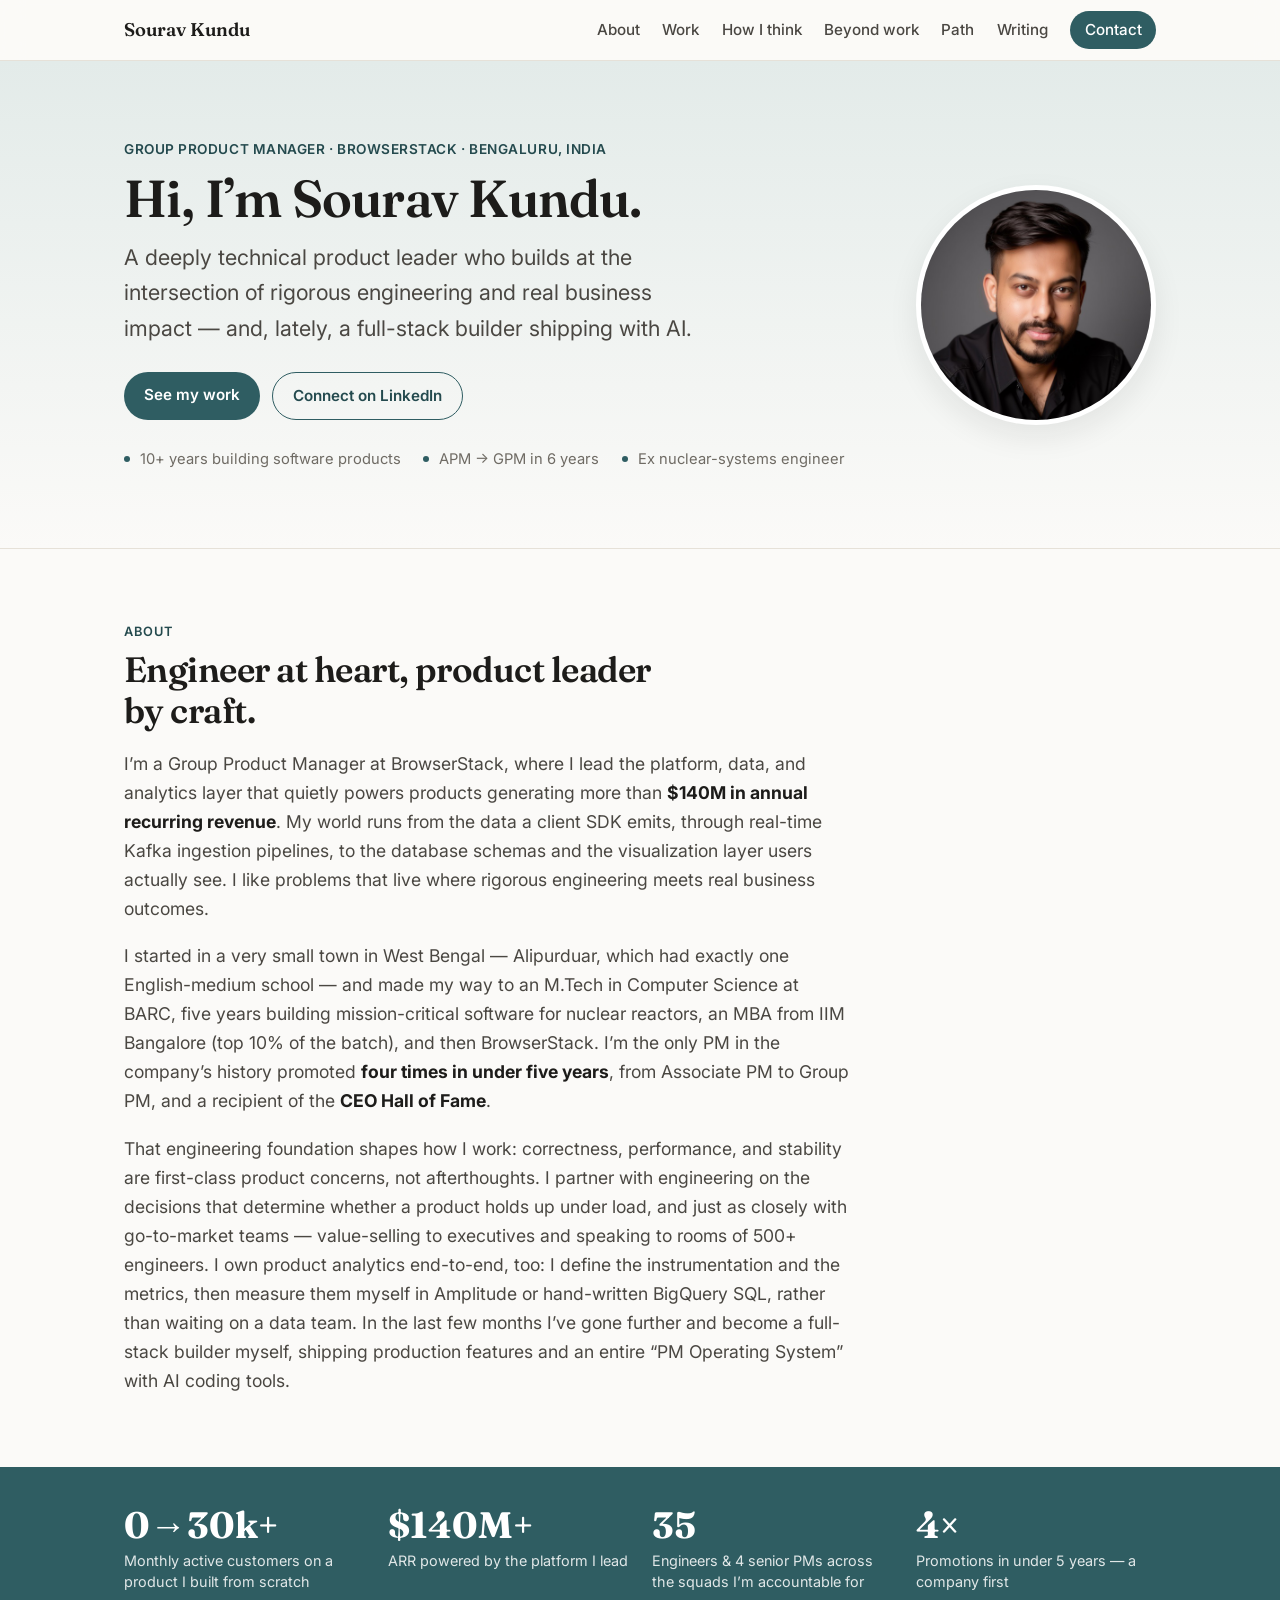
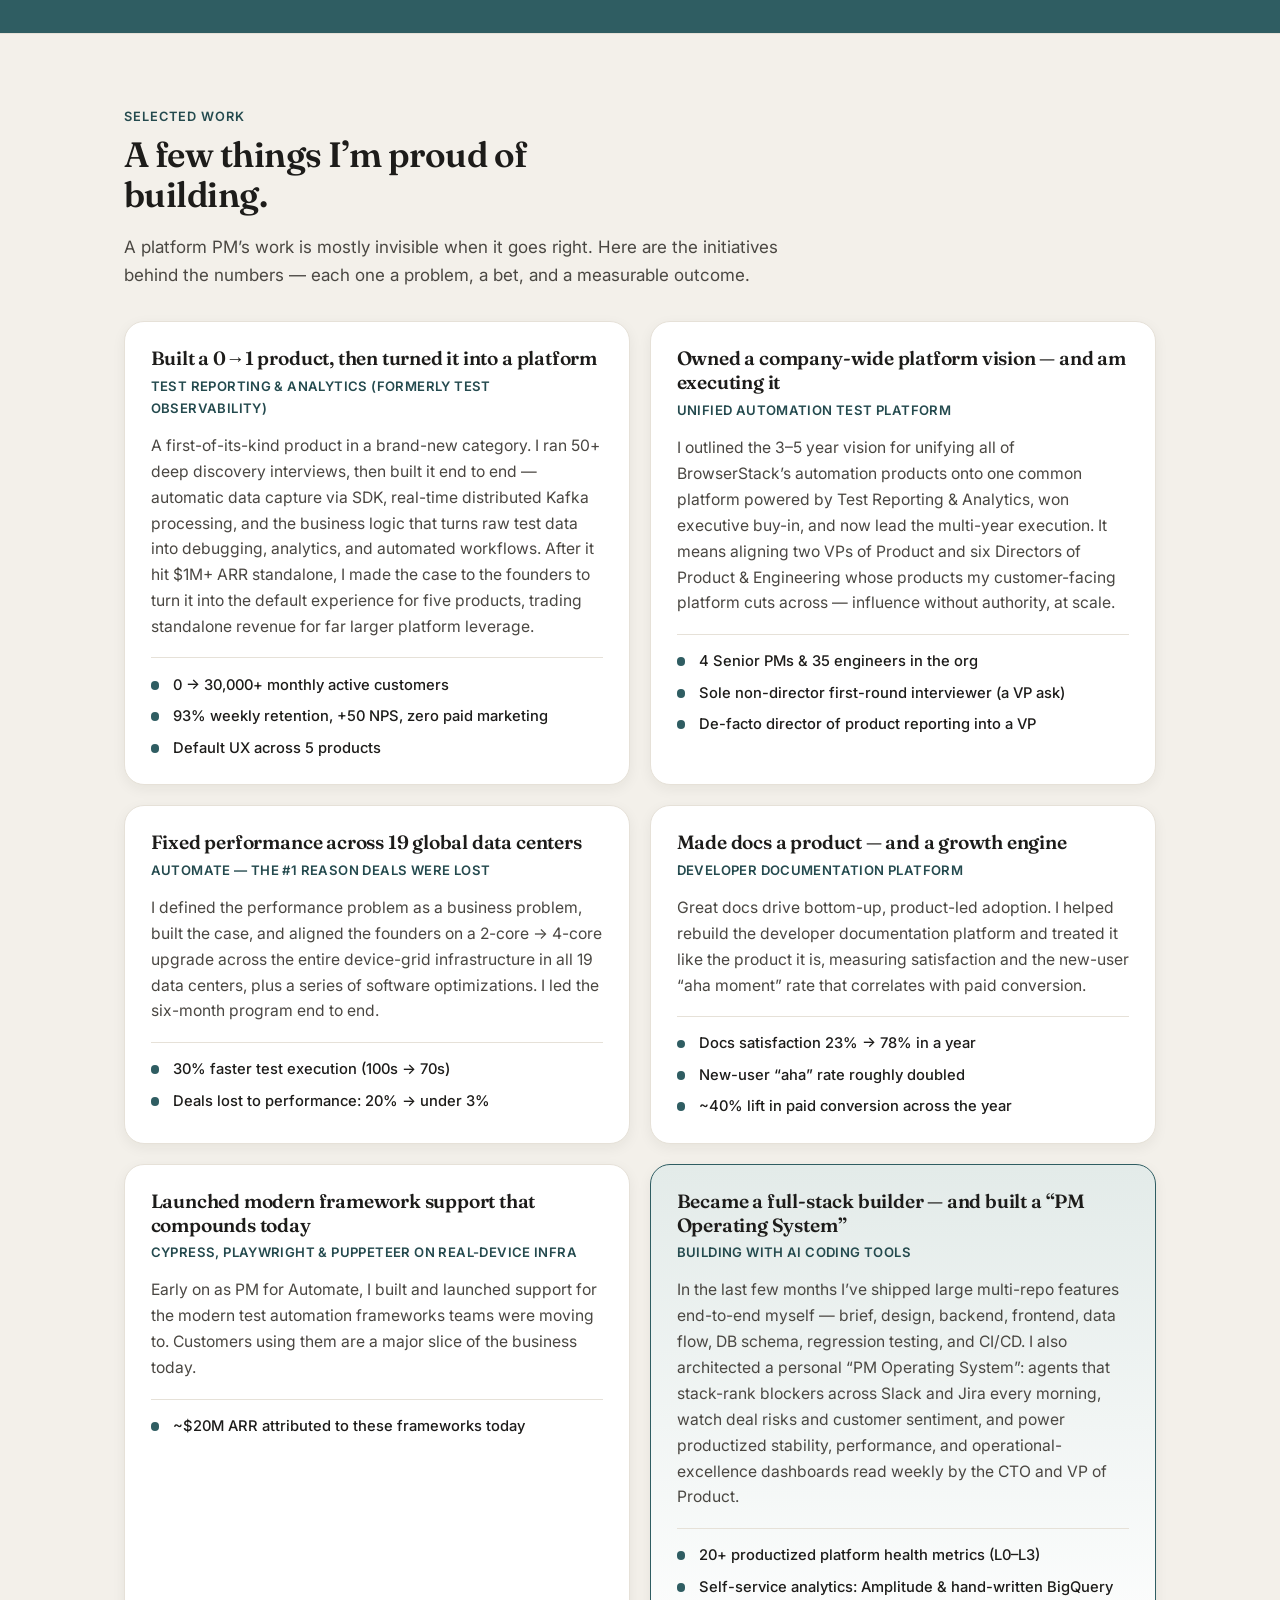
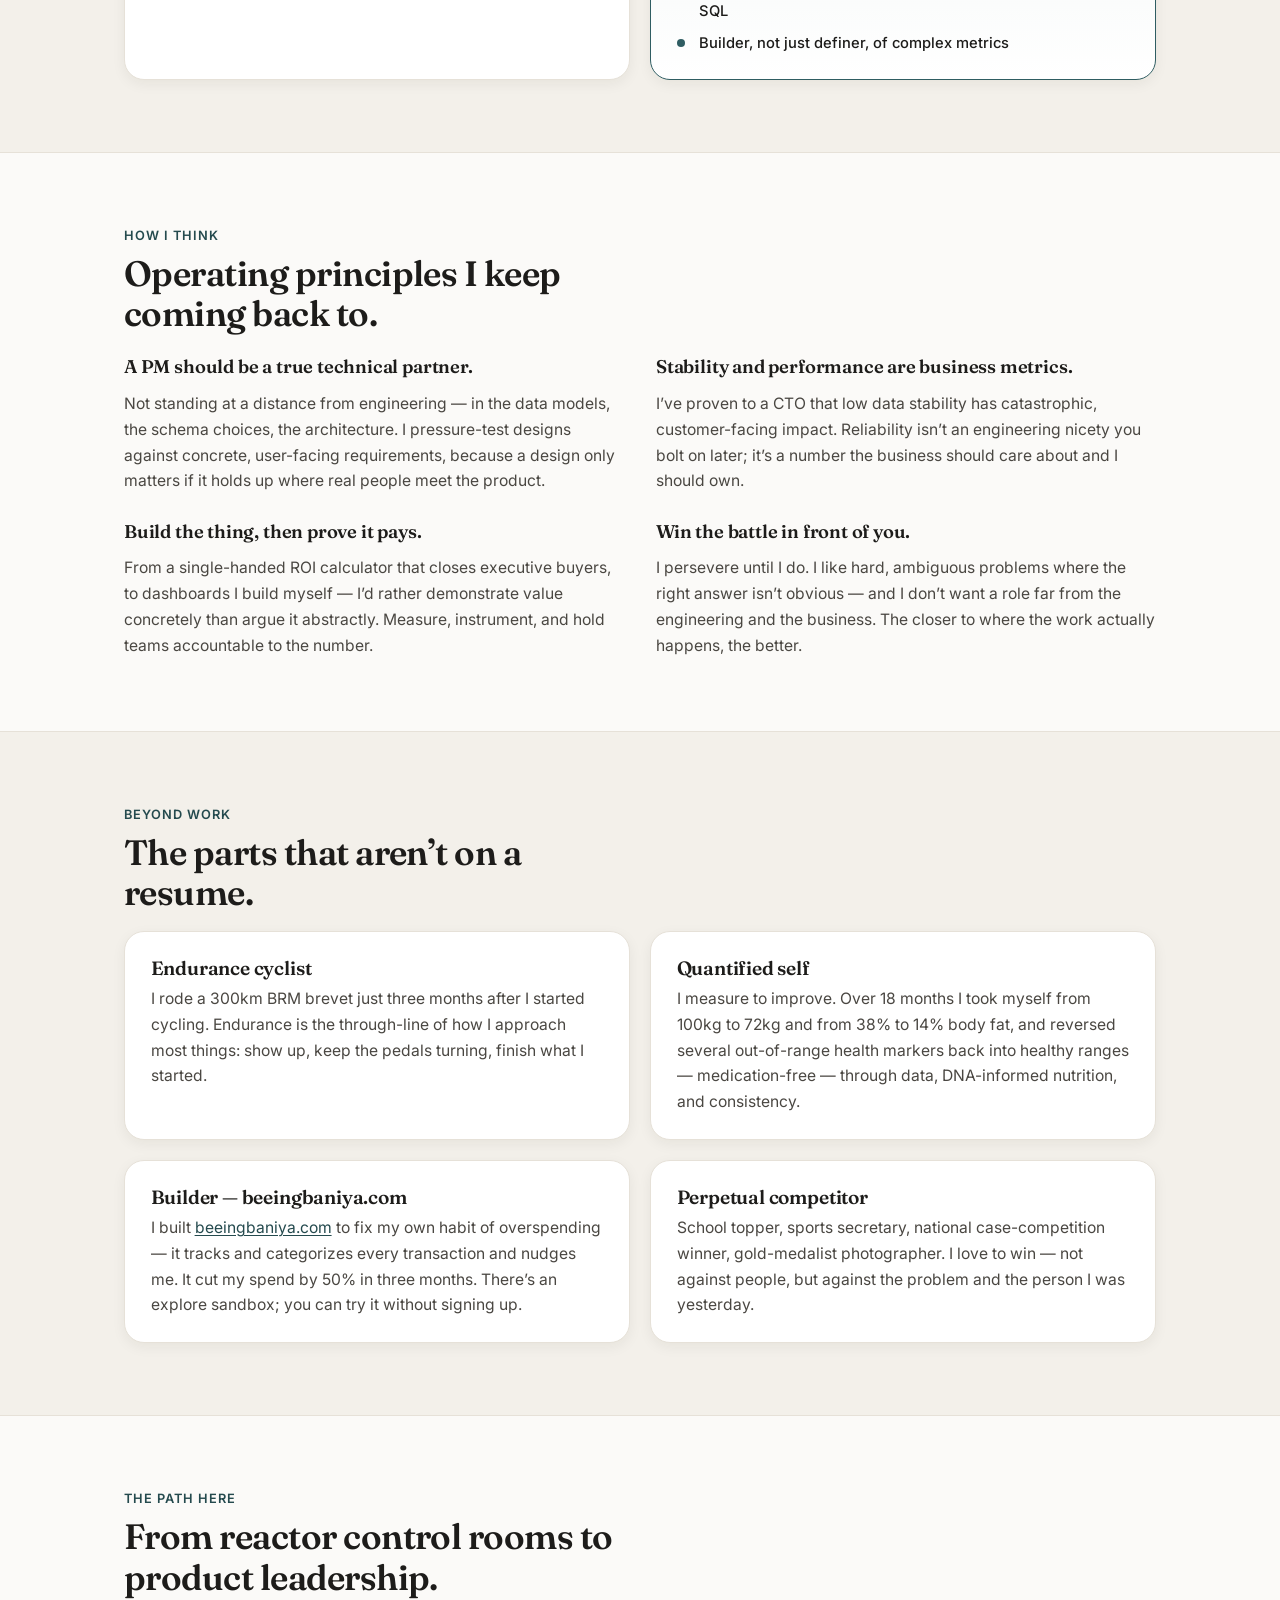
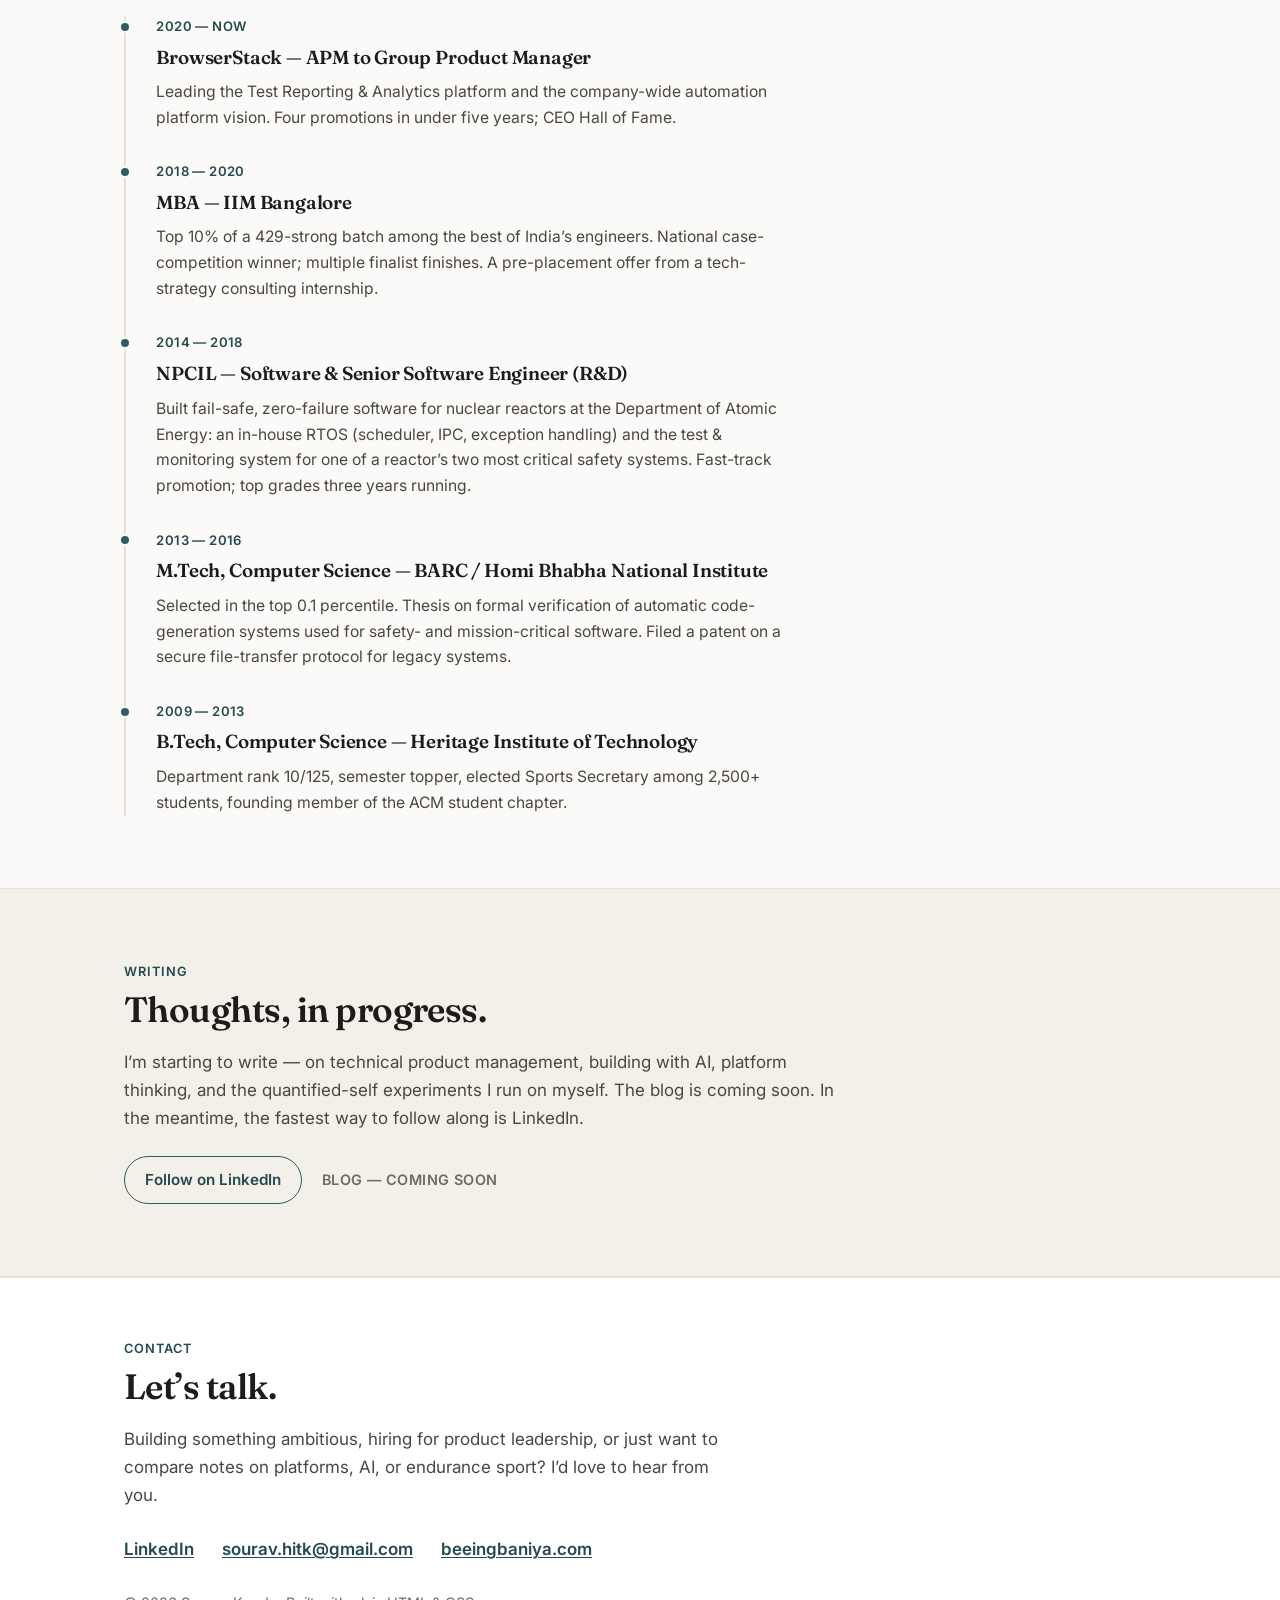
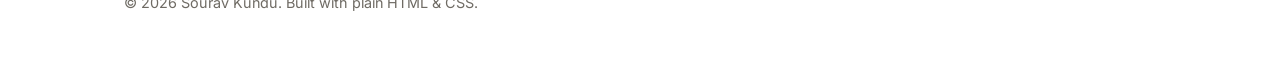
==== index.html @ 06ec5000 "Point site at custom domain sourav-kundu.com Add CNAME file (sets the GitHub Pages custom domain) an" ====
<!DOCTYPE html>
<html lang="en">
<head>
  <meta charset="UTF-8" />
  <meta name="viewport" content="width=device-width, initial-scale=1.0" />
  <title>Sourav Kundu — Technical Product Leader</title>
  <meta name="description" content="Sourav Kundu — Group Product Manager at BrowserStack. A deeply technical product leader who builds at the intersection of rigorous engineering and real business impact. Ex-nuclear-systems engineer, IIM Bangalore MBA, endurance cyclist, builder." />
  <meta name="author" content="Sourav Kundu" />
  <meta name="theme-color" content="#2f5d62" />

  <!-- Open Graph / social preview -->
  <meta property="og:title" content="Sourav Kundu — Technical Product Leader" />
  <meta property="og:description" content="Group Product Manager at BrowserStack. Building at the intersection of deep engineering and business impact." />
  <meta property="og:type" content="website" />
  <meta property="og:url" content="https://sourav-kundu.com" />
  <meta property="og:image" content="https://sourav-kundu.com/assets/profile.jpg" />
  <meta name="twitter:card" content="summary" />

  <link rel="canonical" href="https://sourav-kundu.com/" />

  <!-- Fonts -->
  <link rel="preconnect" href="https://fonts.googleapis.com" />
  <link rel="preconnect" href="https://fonts.gstatic.com" crossorigin />
  <link href="https://fonts.googleapis.com/css2?family=Inter:wght@400;500;600;700&family=Fraunces:opsz,wght@9..144,500;9..144,600;9..144,700&display=swap" rel="stylesheet" />

  <link rel="stylesheet" href="assets/style.css" />
</head>
<body>
  <a class="skip-link" href="#main">Skip to content</a>

  <!-- ===================== Sticky nav ===================== -->
  <header class="nav" id="top">
    <div class="container nav__inner">
      <a class="nav__brand" href="#top">Sourav&nbsp;Kundu</a>
      <button class="nav__toggle" aria-expanded="false" aria-controls="nav-menu" aria-label="Toggle navigation">
        <span></span><span></span><span></span>
      </button>
      <nav class="nav__menu" id="nav-menu" aria-label="Primary">
        <a href="#about">About</a>
        <a href="#work">Work</a>
        <a href="#thinking">How I think</a>
        <a href="#beyond">Beyond work</a>
        <a href="#path">Path</a>
        <a href="#writing">Writing</a>
        <a class="nav__cta" href="#contact">Contact</a>
      </nav>
    </div>
  </header>

  <!-- ===================== Hero ===================== -->
  <section class="hero" aria-labelledby="hero-title">
    <div class="container hero__inner">
      <div class="hero__text">
        <p class="hero__eyebrow">Group Product Manager &middot; BrowserStack &middot; Bengaluru, India</p>
        <h1 class="hero__title" id="hero-title">Hi, I&rsquo;m Sourav Kundu.</h1>
        <p class="hero__tagline">
          A deeply technical product leader who builds at the intersection of
          rigorous engineering and real business impact &mdash; and, lately,
          a full-stack builder shipping with AI.
        </p>
        <div class="hero__actions">
          <a class="btn btn--primary" href="#work">See my work</a>
          <a class="btn btn--ghost" href="https://www.linkedin.com/in/souravkundu-product-builder/" target="_blank" rel="noopener noreferrer">Connect on LinkedIn</a>
        </div>
        <ul class="hero__meta">
          <li>10+ years building software products</li>
          <li>APM &rarr; GPM in 6 years</li>
          <li>Ex nuclear-systems engineer</li>
        </ul>
      </div>

      <div class="hero__media">
        <img
          class="avatar"
          src="assets/profile.jpg"
          alt="Portrait of Sourav Kundu"
          width="240"
          height="240"
          loading="eager"
          decoding="async"
        />
      </div>
    </div>
  </section>

  <main id="main">
    <!-- ===================== About ===================== -->
    <section class="section" id="about" aria-labelledby="about-heading">
      <div class="container">
        <p class="section__eyebrow">About</p>
        <h2 class="section__heading" id="about-heading">Engineer at heart, product leader by craft.</h2>
        <div class="prose prose--lead">
          <p>
            I&rsquo;m a Group Product Manager at BrowserStack, where I lead the
            platform, data, and analytics layer that quietly powers products
            generating more than <strong>$140M in annual recurring revenue</strong>.
            My world runs from the data a client SDK emits, through real-time Kafka
            ingestion pipelines, to the database schemas and the visualization layer
            users actually see. I like problems that live where rigorous engineering
            meets real business outcomes.
          </p>
          <p>
            I started in a very small town in West Bengal &mdash; Alipurduar, which
            had exactly one English-medium school &mdash; and made my way to an M.Tech
            in Computer Science at BARC, five years building mission-critical software
            for nuclear reactors, an MBA from IIM Bangalore (top 10% of the batch),
            and then BrowserStack. I&rsquo;m the only PM in the company&rsquo;s history
            promoted <strong>four times in under five years</strong>, from Associate
            PM to Group PM, and a recipient of the <strong>CEO Hall of Fame</strong>.
          </p>
          <p>
            That engineering foundation shapes how I work: correctness, performance,
            and stability are first-class product concerns, not afterthoughts. I
            partner with engineering on the decisions that determine whether a product
            holds up under load, and just as closely with go-to-market teams &mdash;
            value-selling to executives and speaking to rooms of 500+ engineers. I own
            product analytics end-to-end, too: I define the instrumentation and the
            metrics, then measure them myself in Amplitude or hand-written BigQuery SQL,
            rather than waiting on a data team. In the last few months I&rsquo;ve gone
            further and become a full-stack builder myself, shipping production features
            and an entire &ldquo;PM Operating System&rdquo; with AI coding tools.
          </p>
        </div>
      </div>
    </section>

    <!-- ===================== Stat strip ===================== -->
    <section class="stats" aria-label="Key numbers">
      <div class="container stats__grid">
        <div class="stat">
          <span class="stat__num">0&rarr;30k+</span>
          <span class="stat__label">Monthly active customers on a product I built from scratch</span>
        </div>
        <div class="stat">
          <span class="stat__num">$140M+</span>
          <span class="stat__label">ARR powered by the platform I lead</span>
        </div>
        <div class="stat">
          <span class="stat__num">35</span>
          <span class="stat__label">Engineers &amp; 4 senior PMs across the squads I&rsquo;m accountable for</span>
        </div>
        <div class="stat">
          <span class="stat__num">4&times;</span>
          <span class="stat__label">Promotions in under 5 years &mdash; a company first</span>
        </div>
      </div>
    </section>

    <!-- ===================== Selected work ===================== -->
    <section class="section section--alt" id="work" aria-labelledby="work-heading">
      <div class="container">
        <p class="section__eyebrow">Selected work</p>
        <h2 class="section__heading" id="work-heading">A few things I&rsquo;m proud of building.</h2>
        <p class="section__intro">
          A platform PM&rsquo;s work is mostly invisible when it goes right. Here are
          the initiatives behind the numbers &mdash; each one a problem, a bet, and a
          measurable outcome.
        </p>

        <div class="cards">
          <article class="card">
            <h3 class="card__title">Built a 0&rarr;1 product, then turned it into a platform</h3>
            <p class="card__kicker">Test Reporting &amp; Analytics (formerly Test Observability)</p>
            <p class="card__body">
              A first-of-its-kind product in a brand-new category. I ran 50+ deep
              discovery interviews, then built it end to end &mdash; automatic data
              capture via SDK, real-time distributed Kafka processing, and the business
              logic that turns raw test data into debugging, analytics, and automated
              workflows. After it hit $1M+ ARR standalone, I made the case to the
              founders to turn it into the default experience for five products,
              trading standalone revenue for far larger platform leverage.
            </p>
            <ul class="card__metrics">
              <li>0 &rarr; 30,000+ monthly active customers</li>
              <li>93% weekly retention, +50 NPS, zero paid marketing</li>
              <li>Default UX across 5 products</li>
            </ul>
          </article>

          <article class="card">
            <h3 class="card__title">Owned a company-wide platform vision &mdash; and am executing it</h3>
            <p class="card__kicker">Unified Automation Test Platform</p>
            <p class="card__body">
              I outlined the 3&ndash;5 year vision for unifying all of BrowserStack&rsquo;s
              automation products onto one common platform powered by Test Reporting &amp;
              Analytics, won executive buy-in, and now lead the multi-year execution. It
              means aligning two VPs of Product and six Directors of Product &amp;
              Engineering whose products my customer-facing platform cuts across &mdash;
              influence without authority, at scale.
            </p>
            <ul class="card__metrics">
              <li>4 Senior PMs &amp; 35 engineers in the org</li>
              <li>Sole non-director first-round interviewer (a VP ask)</li>
              <li>De-facto director of product reporting into a VP</li>
            </ul>
          </article>

          <article class="card">
            <h3 class="card__title">Fixed performance across 19 global data centers</h3>
            <p class="card__kicker">Automate &mdash; the #1 reason deals were lost</p>
            <p class="card__body">
              I defined the performance problem as a business problem, built the case,
              and aligned the founders on a 2-core &rarr; 4-core upgrade across the
              entire device-grid infrastructure in all 19 data centers, plus a series
              of software optimizations. I led the six-month program end to end.
            </p>
            <ul class="card__metrics">
              <li>30% faster test execution (100s &rarr; 70s)</li>
              <li>Deals lost to performance: 20% &rarr; under 3%</li>
            </ul>
          </article>

          <article class="card">
            <h3 class="card__title">Made docs a product &mdash; and a growth engine</h3>
            <p class="card__kicker">Developer documentation platform</p>
            <p class="card__body">
              Great docs drive bottom-up, product-led adoption. I helped rebuild the
              developer documentation platform and treated it like the product it is,
              measuring satisfaction and the new-user &ldquo;aha moment&rdquo; rate that
              correlates with paid conversion.
            </p>
            <ul class="card__metrics">
              <li>Docs satisfaction 23% &rarr; 78% in a year</li>
              <li>New-user &ldquo;aha&rdquo; rate roughly doubled</li>
              <li>~40% lift in paid conversion across the year</li>
            </ul>
          </article>

          <article class="card">
            <h3 class="card__title">Launched modern framework support that compounds today</h3>
            <p class="card__kicker">Cypress, Playwright &amp; Puppeteer on real-device infra</p>
            <p class="card__body">
              Early on as PM for Automate, I built and launched support for the modern
              test automation frameworks teams were moving to. Customers using them are
              a major slice of the business today.
            </p>
            <ul class="card__metrics">
              <li>~$20M ARR attributed to these frameworks today</li>
            </ul>
          </article>

          <article class="card card--accent">
            <h3 class="card__title">Became a full-stack builder &mdash; and built a &ldquo;PM Operating System&rdquo;</h3>
            <p class="card__kicker">Building with AI coding tools</p>
            <p class="card__body">
              In the last few months I&rsquo;ve shipped large multi-repo features
              end-to-end myself &mdash; brief, design, backend, frontend, data flow,
              DB schema, regression testing, and CI/CD. I also architected a personal
              &ldquo;PM Operating System&rdquo;: agents that stack-rank blockers across
              Slack and Jira every morning, watch deal risks and customer sentiment,
              and power productized stability, performance, and operational-excellence
              dashboards read weekly by the CTO and VP of Product.
            </p>
            <ul class="card__metrics">
              <li>20+ productized platform health metrics (L0&ndash;L3)</li>
              <li>Self-service analytics: Amplitude &amp; hand-written BigQuery SQL</li>
              <li>Builder, not just definer, of complex metrics</li>
            </ul>
          </article>
        </div>
      </div>
    </section>

    <!-- ===================== How I think ===================== -->
    <section class="section" id="thinking" aria-labelledby="thinking-heading">
      <div class="container">
        <p class="section__eyebrow">How I think</p>
        <h2 class="section__heading" id="thinking-heading">Operating principles I keep coming back to.</h2>
        <div class="principles">
          <div class="principle">
            <h3>A PM should be a true technical partner.</h3>
            <p>Not standing at a distance from engineering &mdash; in the data models, the schema choices, the architecture. I pressure-test designs against concrete, user-facing requirements, because a design only matters if it holds up where real people meet the product.</p>
          </div>
          <div class="principle">
            <h3>Stability and performance are business metrics.</h3>
            <p>I&rsquo;ve proven to a CTO that low data stability has catastrophic, customer-facing impact. Reliability isn&rsquo;t an engineering nicety you bolt on later; it&rsquo;s a number the business should care about and I should own.</p>
          </div>
          <div class="principle">
            <h3>Build the thing, then prove it pays.</h3>
            <p>From a single-handed ROI calculator that closes executive buyers, to dashboards I build myself &mdash; I&rsquo;d rather demonstrate value concretely than argue it abstractly. Measure, instrument, and hold teams accountable to the number.</p>
          </div>
          <div class="principle">
            <h3>Win the battle in front of you.</h3>
            <p>I persevere until I do. I like hard, ambiguous problems where the right answer isn&rsquo;t obvious &mdash; and I don&rsquo;t want a role far from the engineering and the business. The closer to where the work actually happens, the better.</p>
          </div>
        </div>
      </div>
    </section>

    <!-- ===================== Beyond work ===================== -->
    <section class="section section--alt" id="beyond" aria-labelledby="beyond-heading">
      <div class="container">
        <p class="section__eyebrow">Beyond work</p>
        <h2 class="section__heading" id="beyond-heading">The parts that aren&rsquo;t on a resume.</h2>
        <div class="cards cards--soft">
          <article class="card">
            <h3 class="card__title">Endurance cyclist</h3>
            <p class="card__body">
              I rode a 300km BRM brevet just three months after I started cycling.
              Endurance is the through-line of how I approach most things: show up,
              keep the pedals turning, finish what I started.
            </p>
          </article>
          <article class="card">
            <h3 class="card__title">Quantified self</h3>
            <p class="card__body">
              I measure to improve. Over 18 months I took myself from 100kg to 72kg and
              from 38% to 14% body fat, and reversed several out-of-range health markers
              back into healthy ranges &mdash; medication-free &mdash; through data,
              DNA-informed nutrition, and consistency.
            </p>
          </article>
          <article class="card">
            <h3 class="card__title">Builder &mdash; beeingbaniya.com</h3>
            <p class="card__body">
              I built <a href="https://www.beeingbaniya.com/" target="_blank" rel="noopener noreferrer">beeingbaniya.com</a>
              to fix my own habit of overspending &mdash; it tracks and categorizes every
              transaction and nudges me. It cut my spend by 50% in three months. There&rsquo;s
              an explore sandbox; you can try it without signing up.
            </p>
          </article>
          <article class="card">
            <h3 class="card__title">Perpetual competitor</h3>
            <p class="card__body">
              School topper, sports secretary, national case-competition winner,
              gold-medalist photographer. I love to win &mdash; not against people, but
              against the problem and the person I was yesterday.
            </p>
          </article>
        </div>
      </div>
    </section>

    <!-- ===================== Path / timeline ===================== -->
    <section class="section" id="path" aria-labelledby="path-heading">
      <div class="container">
        <p class="section__eyebrow">The path here</p>
        <h2 class="section__heading" id="path-heading">From reactor control rooms to product leadership.</h2>
        <ol class="timeline">
          <li class="timeline__item">
            <span class="timeline__when">2020 &mdash; now</span>
            <h3 class="timeline__what">BrowserStack &mdash; APM to Group Product Manager</h3>
            <p>Leading the Test Reporting &amp; Analytics platform and the company-wide automation platform vision. Four promotions in under five years; CEO Hall of Fame.</p>
          </li>
          <li class="timeline__item">
            <span class="timeline__when">2018 &mdash; 2020</span>
            <h3 class="timeline__what">MBA &mdash; IIM Bangalore</h3>
            <p>Top 10% of a 429-strong batch among the best of India&rsquo;s engineers. National case-competition winner; multiple finalist finishes. A pre-placement offer from a tech-strategy consulting internship.</p>
          </li>
          <li class="timeline__item">
            <span class="timeline__when">2014 &mdash; 2018</span>
            <h3 class="timeline__what">NPCIL &mdash; Software &amp; Senior Software Engineer (R&amp;D)</h3>
            <p>Built fail-safe, zero-failure software for nuclear reactors at the Department of Atomic Energy: an in-house RTOS (scheduler, IPC, exception handling) and the test &amp; monitoring system for one of a reactor&rsquo;s two most critical safety systems. Fast-track promotion; top grades three years running.</p>
          </li>
          <li class="timeline__item">
            <span class="timeline__when">2013 &mdash; 2016</span>
            <h3 class="timeline__what">M.Tech, Computer Science &mdash; BARC / Homi Bhabha National Institute</h3>
            <p>Selected in the top 0.1 percentile. Thesis on formal verification of automatic code-generation systems used for safety- and mission-critical software. Filed a patent on a secure file-transfer protocol for legacy systems.</p>
          </li>
          <li class="timeline__item">
            <span class="timeline__when">2009 &mdash; 2013</span>
            <h3 class="timeline__what">B.Tech, Computer Science &mdash; Heritage Institute of Technology</h3>
            <p>Department rank 10/125, semester topper, elected Sports Secretary among 2,500+ students, founding member of the ACM student chapter.</p>
          </li>
        </ol>
      </div>
    </section>

    <!-- ===================== Writing / blog teaser ===================== -->
    <section class="section section--alt" id="writing" aria-labelledby="writing-heading">
      <div class="container">
        <p class="section__eyebrow">Writing</p>
        <h2 class="section__heading" id="writing-heading">Thoughts, in progress.</h2>
        <div class="prose">
          <p>
            I&rsquo;m starting to write &mdash; on technical product management, building
            with AI, platform thinking, and the quantified-self experiments I run on
            myself. The blog is coming soon. In the meantime, the fastest way to follow
            along is LinkedIn.
          </p>
        </div>
        <div class="writing__cta">
          <a class="btn btn--ghost" href="https://www.linkedin.com/in/souravkundu-product-builder/" target="_blank" rel="noopener noreferrer">Follow on LinkedIn</a>
          <span class="writing__soon">Blog &mdash; coming soon</span>
        </div>
      </div>
    </section>
  </main>

  <!-- ===================== Contact / footer ===================== -->
  <footer class="footer" id="contact" aria-labelledby="contact-heading">
    <div class="container">
      <p class="section__eyebrow">Contact</p>
      <h2 class="section__heading" id="contact-heading">Let&rsquo;s talk.</h2>
      <p class="footer__lead">
        Building something ambitious, hiring for product leadership, or just want to
        compare notes on platforms, AI, or endurance sport? I&rsquo;d love to hear from you.
      </p>
      <ul class="contact-links">
        <li><a href="https://www.linkedin.com/in/souravkundu-product-builder/" target="_blank" rel="noopener noreferrer">LinkedIn</a></li>
        <li><a href="mailto:sourav.hitk@gmail.com">sourav.hitk@gmail.com</a></li>
        <li><a href="https://www.beeingbaniya.com/" target="_blank" rel="noopener noreferrer">beeingbaniya.com</a></li>
      </ul>
      <p class="footer__note">&copy; <span id="year">2026</span> Sourav Kundu. Built with plain HTML &amp; CSS.</p>
    </div>
  </footer>

  <script>
    // Footer year, no build step needed.
    document.getElementById('year').textContent = new Date().getFullYear();

    // Mobile nav toggle.
    (function () {
      var toggle = document.querySelector('.nav__toggle');
      var menu = document.getElementById('nav-menu');
      if (!toggle || !menu) return;
      toggle.addEventListener('click', function () {
        var open = menu.classList.toggle('is-open');
        toggle.setAttribute('aria-expanded', String(open));
      });
      // Close the menu after tapping a link (mobile).
      menu.addEventListener('click', function (e) {
        if (e.target.tagName === 'A') {
          menu.classList.remove('is-open');
          toggle.setAttribute('aria-expanded', 'false');
        }
      });
    })();
  </script>
</body>
</html>
---- assets/style.css ----
/* ============================================================
   Sourav Kundu — personal site
   Plain CSS, no build step. Mobile-first, responsive, accessible.
   ============================================================ */

:root {
  --bg: #fbfaf8;
  --surface: #ffffff;
  --surface-alt: #f3f0ea;
  --ink: #1d1c1a;
  --ink-soft: #4a4742;
  --ink-faint: #6f6b64;
  --accent: #2f5d62;
  --accent-strong: #244a4e;
  --accent-tint: #e3ebe9;
  --border: #e6e1d8;
  --max-width: 1080px;
  --measure: 940px;
  --radius: 14px;
  --radius-lg: 20px;
  --shadow: 0 12px 30px rgba(31, 28, 24, 0.08);
  --shadow-sm: 0 4px 14px rgba(31, 28, 24, 0.06);
  --font-sans: "Inter", -apple-system, BlinkMacSystemFont, "Segoe UI", Roboto,
    Helvetica, Arial, sans-serif;
  --font-display: "Fraunces", Georgia, "Times New Roman", serif;
  --nav-h: 60px;
}

@media (prefers-color-scheme: dark) {
  :root {
    --bg: #16181a;
    --surface: #1e2123;
    --surface-alt: #22262a;
    --ink: #f1efe9;
    --ink-soft: #c3c0b9;
    --ink-faint: #9a968e;
    --accent: #7fb3b2;
    --accent-strong: #9cc6c5;
    --accent-tint: #243033;
    --border: #2f3438;
    --shadow: 0 12px 30px rgba(0, 0, 0, 0.4);
    --shadow-sm: 0 4px 14px rgba(0, 0, 0, 0.35);
  }
}

*,
*::before,
*::after { box-sizing: border-box; }

html {
  scroll-behavior: smooth;
  scroll-padding-top: calc(var(--nav-h) + 12px);
}

body {
  margin: 0;
  background: var(--bg);
  color: var(--ink);
  font-family: var(--font-sans);
  font-size: 1.0625rem;
  line-height: 1.65;
  -webkit-font-smoothing: antialiased;
  text-rendering: optimizeLegibility;
}

@media (prefers-reduced-motion: reduce) {
  html { scroll-behavior: auto; }
}

.container {
  width: 100%;
  max-width: var(--max-width);
  margin-inline: auto;
  padding-inline: 1.5rem;
}

/* ---------- Skip link ---------- */
.skip-link {
  position: absolute;
  left: -9999px;
  top: 0;
  background: var(--accent);
  color: #fff;
  padding: 0.6rem 1rem;
  border-radius: 0 0 var(--radius) 0;
  z-index: 200;
}
.skip-link:focus { left: 0; }

/* ---------- Links ---------- */
a {
  color: var(--accent-strong);
  text-decoration-thickness: 1px;
  text-underline-offset: 2px;
}
a:hover { color: var(--accent); }

:focus-visible {
  outline: 3px solid var(--accent);
  outline-offset: 2px;
  border-radius: 4px;
}

/* ---------- Sticky nav ---------- */
.nav {
  position: sticky;
  top: 0;
  z-index: 100;
  background: color-mix(in srgb, var(--bg) 88%, transparent);
  -webkit-backdrop-filter: saturate(180%) blur(12px);
  backdrop-filter: saturate(180%) blur(12px);
  border-bottom: 1px solid var(--border);
}
.nav__inner {
  display: flex;
  align-items: center;
  justify-content: space-between;
  min-height: var(--nav-h);
  gap: 1rem;
}
.nav__brand {
  font-family: var(--font-display);
  font-weight: 600;
  font-size: 1.15rem;
  letter-spacing: -0.01em;
  text-decoration: none;
  color: var(--ink);
}
.nav__menu {
  display: flex;
  align-items: center;
  gap: 1.4rem;
}
.nav__menu a {
  font-size: 0.95rem;
  font-weight: 500;
  text-decoration: none;
  color: var(--ink-soft);
}
.nav__menu a:hover { color: var(--accent); }
.nav__cta {
  background: var(--accent);
  color: #fff !important;
  padding: 0.4rem 0.9rem;
  border-radius: 999px;
}
.nav__cta:hover { background: var(--accent-strong); }

.nav__toggle {
  display: none;
  flex-direction: column;
  justify-content: center;
  gap: 5px;
  width: 42px;
  height: 42px;
  padding: 0;
  background: none;
  border: 1px solid var(--border);
  border-radius: 10px;
  cursor: pointer;
}
.nav__toggle span {
  display: block;
  width: 20px;
  height: 2px;
  margin-inline: auto;
  background: var(--ink);
  border-radius: 2px;
}

@media (max-width: 760px) {
  .nav__toggle { display: flex; }
  .nav__menu {
    position: absolute;
    top: var(--nav-h);
    left: 0;
    right: 0;
    flex-direction: column;
    align-items: stretch;
    gap: 0;
    background: var(--bg);
    border-bottom: 1px solid var(--border);
    padding: 0.5rem 1.5rem 1rem;
    box-shadow: var(--shadow);
    display: none;
  }
  .nav__menu.is-open { display: flex; }
  .nav__menu a { padding: 0.7rem 0; border-bottom: 1px solid var(--border); }
  .nav__cta { text-align: center; margin-top: 0.6rem; border-bottom: 0 !important; }
}

/* ---------- Hero ---------- */
.hero {
  background: linear-gradient(180deg, var(--accent-tint), var(--bg));
  padding-block: clamp(2.75rem, 6vw, 5rem);
  border-bottom: 1px solid var(--border);
}
.hero__inner {
  display: flex;
  flex-wrap: wrap;
  align-items: center;
  gap: 2.5rem;
}
.hero__text { flex: 1 1 340px; min-width: 0; }
.hero__media { flex: 0 0 auto; order: 2; margin-inline-start: auto; }

.hero__eyebrow {
  margin: 0 0 0.6rem;
  font-size: 0.85rem;
  font-weight: 600;
  letter-spacing: 0.04em;
  text-transform: uppercase;
  color: var(--accent-strong);
}
.hero__title {
  margin: 0 0 0.85rem;
  font-family: var(--font-display);
  font-weight: 600;
  font-size: clamp(2.1rem, 5.2vw, 3.25rem);
  line-height: 1.08;
  letter-spacing: -0.015em;
}
.hero__tagline {
  margin: 0;
  font-size: clamp(1.1rem, 2.4vw, 1.35rem);
  color: var(--ink-soft);
  max-width: 46ch;
}
.hero__actions {
  display: flex;
  flex-wrap: wrap;
  gap: 0.75rem;
  margin-top: 1.6rem;
}
.hero__meta {
  list-style: none;
  margin: 1.7rem 0 0;
  padding: 0;
  display: flex;
  flex-wrap: wrap;
  gap: 0.5rem 1.4rem;
  font-size: 0.92rem;
  color: var(--ink-faint);
}
.hero__meta li { position: relative; padding-left: 1rem; }
.hero__meta li::before {
  content: "";
  position: absolute;
  left: 0;
  top: 0.62em;
  width: 6px; height: 6px;
  border-radius: 50%;
  background: var(--accent);
}

.avatar {
  display: block;
  width: clamp(150px, 30vw, 240px);
  height: auto;
  aspect-ratio: 1 / 1;
  border-radius: 50%;
  object-fit: cover;
  border: 5px solid var(--surface);
  box-shadow: var(--shadow);
  background: var(--surface);
}

@media (max-width: 640px) {
  .hero__inner { flex-direction: column; align-items: flex-start; }
  .hero__media { order: -1; margin-inline-start: 0; }
}

/* ---------- Buttons ---------- */
.btn {
  display: inline-block;
  padding: 0.65rem 1.25rem;
  border-radius: 999px;
  font-weight: 600;
  font-size: 0.95rem;
  text-decoration: none;
  transition: transform 0.12s ease, background 0.12s ease, color 0.12s ease;
}
.btn:active { transform: translateY(1px); }
.btn--primary { background: var(--accent); color: #fff; }
.btn--primary:hover { background: var(--accent-strong); color: #fff; }
.btn--ghost { border: 1.5px solid var(--accent); color: var(--accent-strong); }
.btn--ghost:hover { background: var(--accent-tint); }

/* ---------- Sections ---------- */
.section { padding-block: clamp(2.75rem, 6vw, 4.5rem); }
.section--alt {
  background: var(--surface-alt);
  border-block: 1px solid var(--border);
}
.section__eyebrow {
  margin: 0 0 0.5rem;
  font-size: 0.8rem;
  font-weight: 600;
  letter-spacing: 0.08em;
  text-transform: uppercase;
  color: var(--accent-strong);
}
.section__heading {
  font-family: var(--font-display);
  font-weight: 600;
  font-size: clamp(1.55rem, 3.4vw, 2.2rem);
  line-height: 1.15;
  letter-spacing: -0.015em;
  margin: 0 0 1.1rem;
  max-width: 22ch;
}
.section__intro,
.section__intro p {
  color: var(--ink-soft);
  max-width: 60ch;
  margin: 0 0 2rem;
}

/* ---------- Prose ---------- */
.prose p {
  margin: 0 0 1.15rem;
  color: var(--ink-soft);
  max-width: 66ch;
}
.prose p:last-child { margin-bottom: 0; }
.prose strong { color: var(--ink); }
.prose--lead p { font-size: 1.1rem; }

/* ---------- Stat strip ---------- */
.stats {
  background: var(--accent);
  color: #fff;
  padding-block: clamp(1.75rem, 4vw, 2.5rem);
}
.stats__grid {
  display: grid;
  grid-template-columns: repeat(4, 1fr);
  gap: 1.5rem;
}
.stat { text-align: left; }
.stat__num {
  display: block;
  font-family: var(--font-display);
  font-weight: 700;
  font-size: clamp(1.6rem, 3.2vw, 2.3rem);
  line-height: 1;
  margin-bottom: 0.45rem;
}
.stat__label {
  display: block;
  font-size: 0.9rem;
  line-height: 1.45;
  color: rgba(255, 255, 255, 0.85);
}
@media (max-width: 820px) {
  .stats__grid { grid-template-columns: repeat(2, 1fr); gap: 1.5rem 1.25rem; }
}
@media (max-width: 440px) {
  .stats__grid { grid-template-columns: 1fr; }
}

/* ---------- Cards ---------- */
.cards {
  display: grid;
  grid-template-columns: repeat(2, 1fr);
  gap: 1.25rem;
}
.cards--soft { grid-template-columns: repeat(2, 1fr); }
@media (max-width: 760px) {
  .cards, .cards--soft { grid-template-columns: 1fr; }
}
.card {
  background: var(--surface);
  border: 1px solid var(--border);
  border-radius: var(--radius-lg);
  padding: 1.5rem 1.6rem;
  box-shadow: var(--shadow-sm);
}
.card--accent {
  border-color: var(--accent);
  background: linear-gradient(180deg, var(--accent-tint), var(--surface));
}
.card__title {
  font-family: var(--font-display);
  font-weight: 600;
  font-size: 1.2rem;
  line-height: 1.25;
  margin: 0 0 0.35rem;
  letter-spacing: -0.01em;
}
.card__kicker {
  margin: 0 0 0.85rem;
  font-size: 0.82rem;
  font-weight: 600;
  letter-spacing: 0.03em;
  text-transform: uppercase;
  color: var(--accent-strong);
}
.card__body { margin: 0; color: var(--ink-soft); font-size: 0.98rem; }
.card__metrics {
  list-style: none;
  margin: 1.1rem 0 0;
  padding: 0.9rem 0 0;
  border-top: 1px solid var(--border);
  display: grid;
  gap: 0.45rem;
}
.card__metrics li {
  position: relative;
  padding-left: 1.4rem;
  font-size: 0.92rem;
  font-weight: 500;
  color: var(--ink);
}
.card__metrics li::before {
  content: "";
  position: absolute;
  left: 0; top: 0.55em;
  width: 0.55rem; height: 0.55rem;
  border-radius: 50%;
  background: var(--accent);
}

/* ---------- Principles ---------- */
.principles {
  display: grid;
  grid-template-columns: repeat(2, 1fr);
  gap: 1.4rem 2rem;
}
@media (max-width: 760px) { .principles { grid-template-columns: 1fr; } }
.principle h3 {
  font-family: var(--font-display);
  font-weight: 600;
  font-size: 1.15rem;
  margin: 0 0 0.5rem;
  letter-spacing: -0.01em;
}
.principle p { margin: 0; color: var(--ink-soft); font-size: 0.98rem; }

/* ---------- Timeline ---------- */
.timeline {
  list-style: none;
  margin: 0;
  padding: 0;
  max-width: var(--measure);
}
.timeline__item {
  position: relative;
  padding: 0 0 1.9rem 1.9rem;
  border-left: 2px solid var(--border);
}
.timeline__item:last-child { padding-bottom: 0; }
.timeline__item::before {
  content: "";
  position: absolute;
  left: -7px; top: 0.3rem;
  width: 12px; height: 12px;
  border-radius: 50%;
  background: var(--accent);
  border: 2px solid var(--bg);
}
.timeline__when {
  display: block;
  font-size: 0.82rem;
  font-weight: 600;
  letter-spacing: 0.03em;
  text-transform: uppercase;
  color: var(--accent-strong);
  margin-bottom: 0.25rem;
}
.timeline__what {
  font-family: var(--font-display);
  font-weight: 600;
  font-size: 1.18rem;
  margin: 0 0 0.4rem;
  letter-spacing: -0.01em;
}
.timeline__item p { margin: 0; color: var(--ink-soft); font-size: 0.98rem; max-width: 64ch; }

/* ---------- Writing ---------- */
.writing__cta {
  display: flex;
  flex-wrap: wrap;
  align-items: center;
  gap: 1rem 1.25rem;
  margin-top: 1.5rem;
}
.writing__soon {
  font-size: 0.9rem;
  font-weight: 600;
  letter-spacing: 0.03em;
  text-transform: uppercase;
  color: var(--ink-faint);
}

/* ---------- Footer ---------- */
.footer {
  background: var(--surface);
  border-top: 1px solid var(--border);
  padding-block: clamp(2.5rem, 5vw, 3.75rem);
}
.footer__lead {
  color: var(--ink-soft);
  max-width: 56ch;
  margin: 0 0 1.6rem;
}
.contact-links {
  list-style: none;
  margin: 0 0 1.75rem;
  padding: 0;
  display: flex;
  flex-wrap: wrap;
  gap: 0.75rem 1.75rem;
}
.contact-links a { font-weight: 600; }
.footer__note { margin: 0; font-size: 0.9rem; color: var(--ink-faint); }
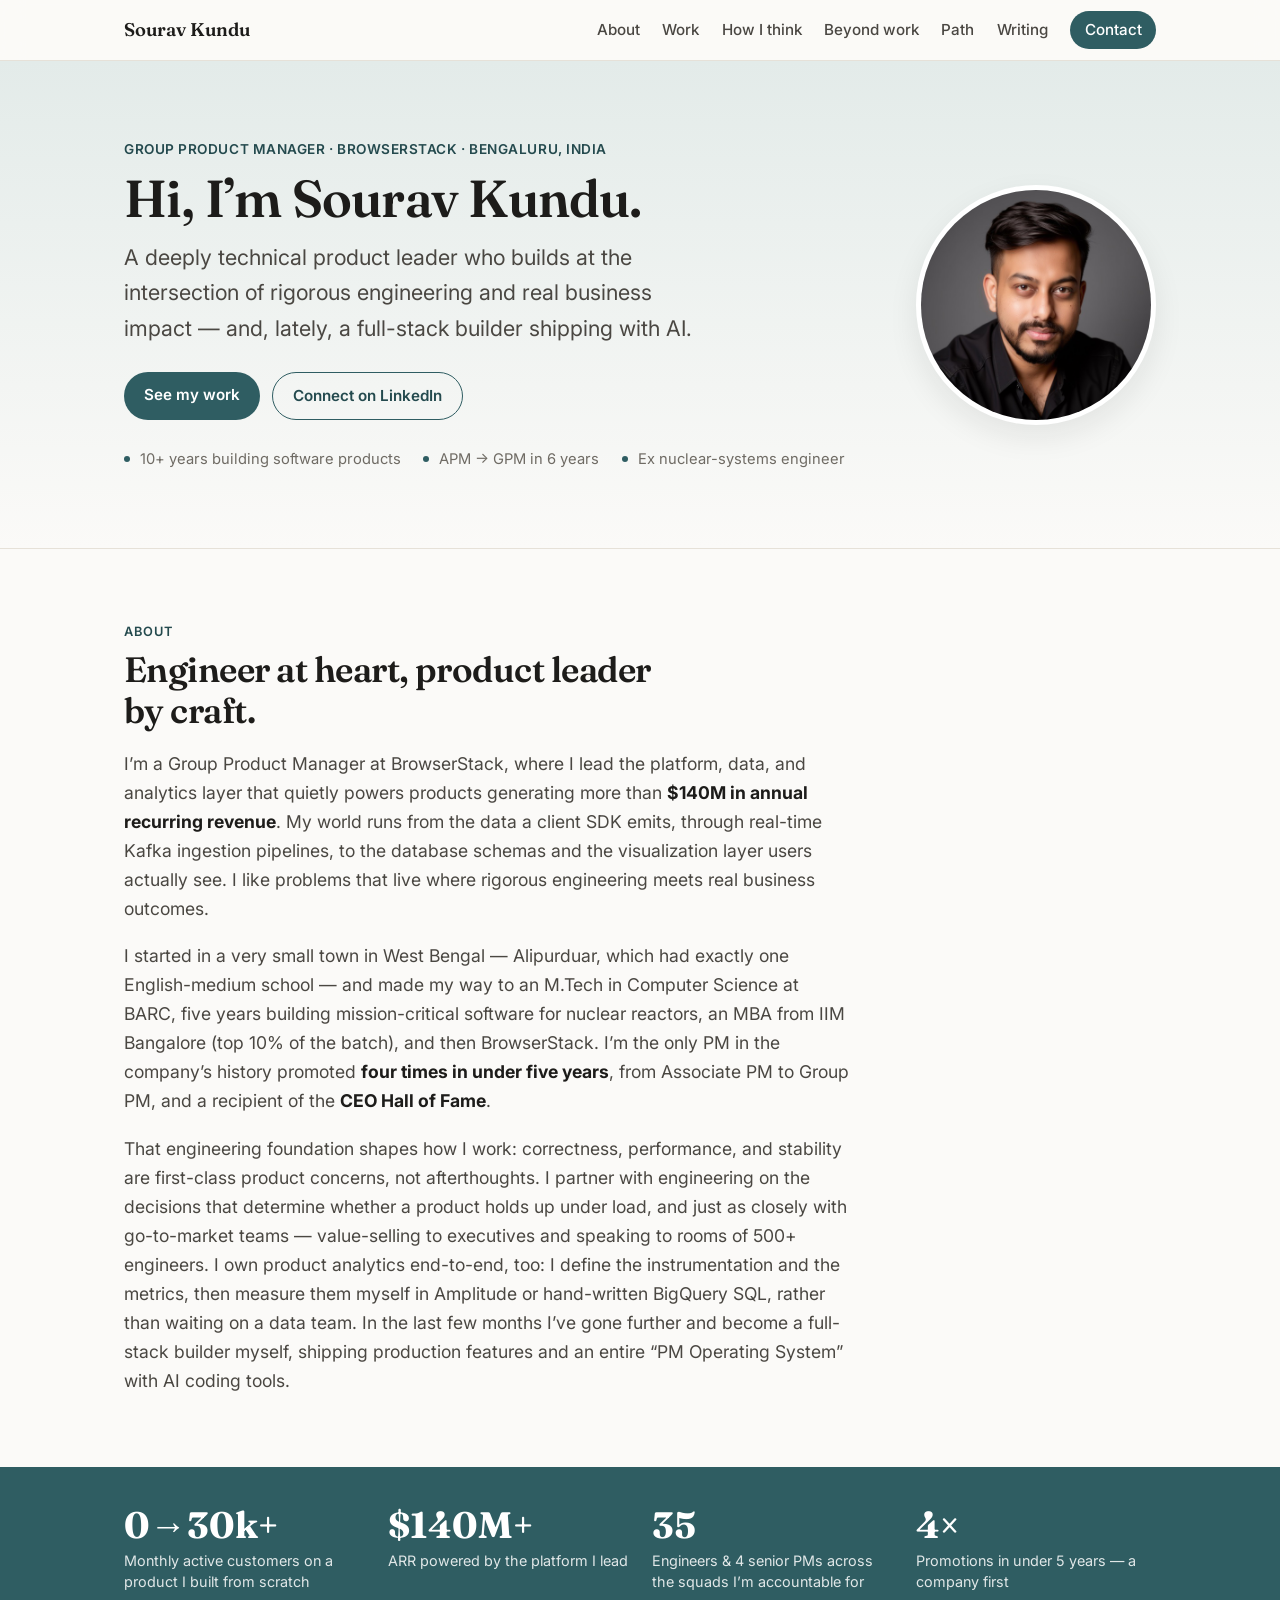
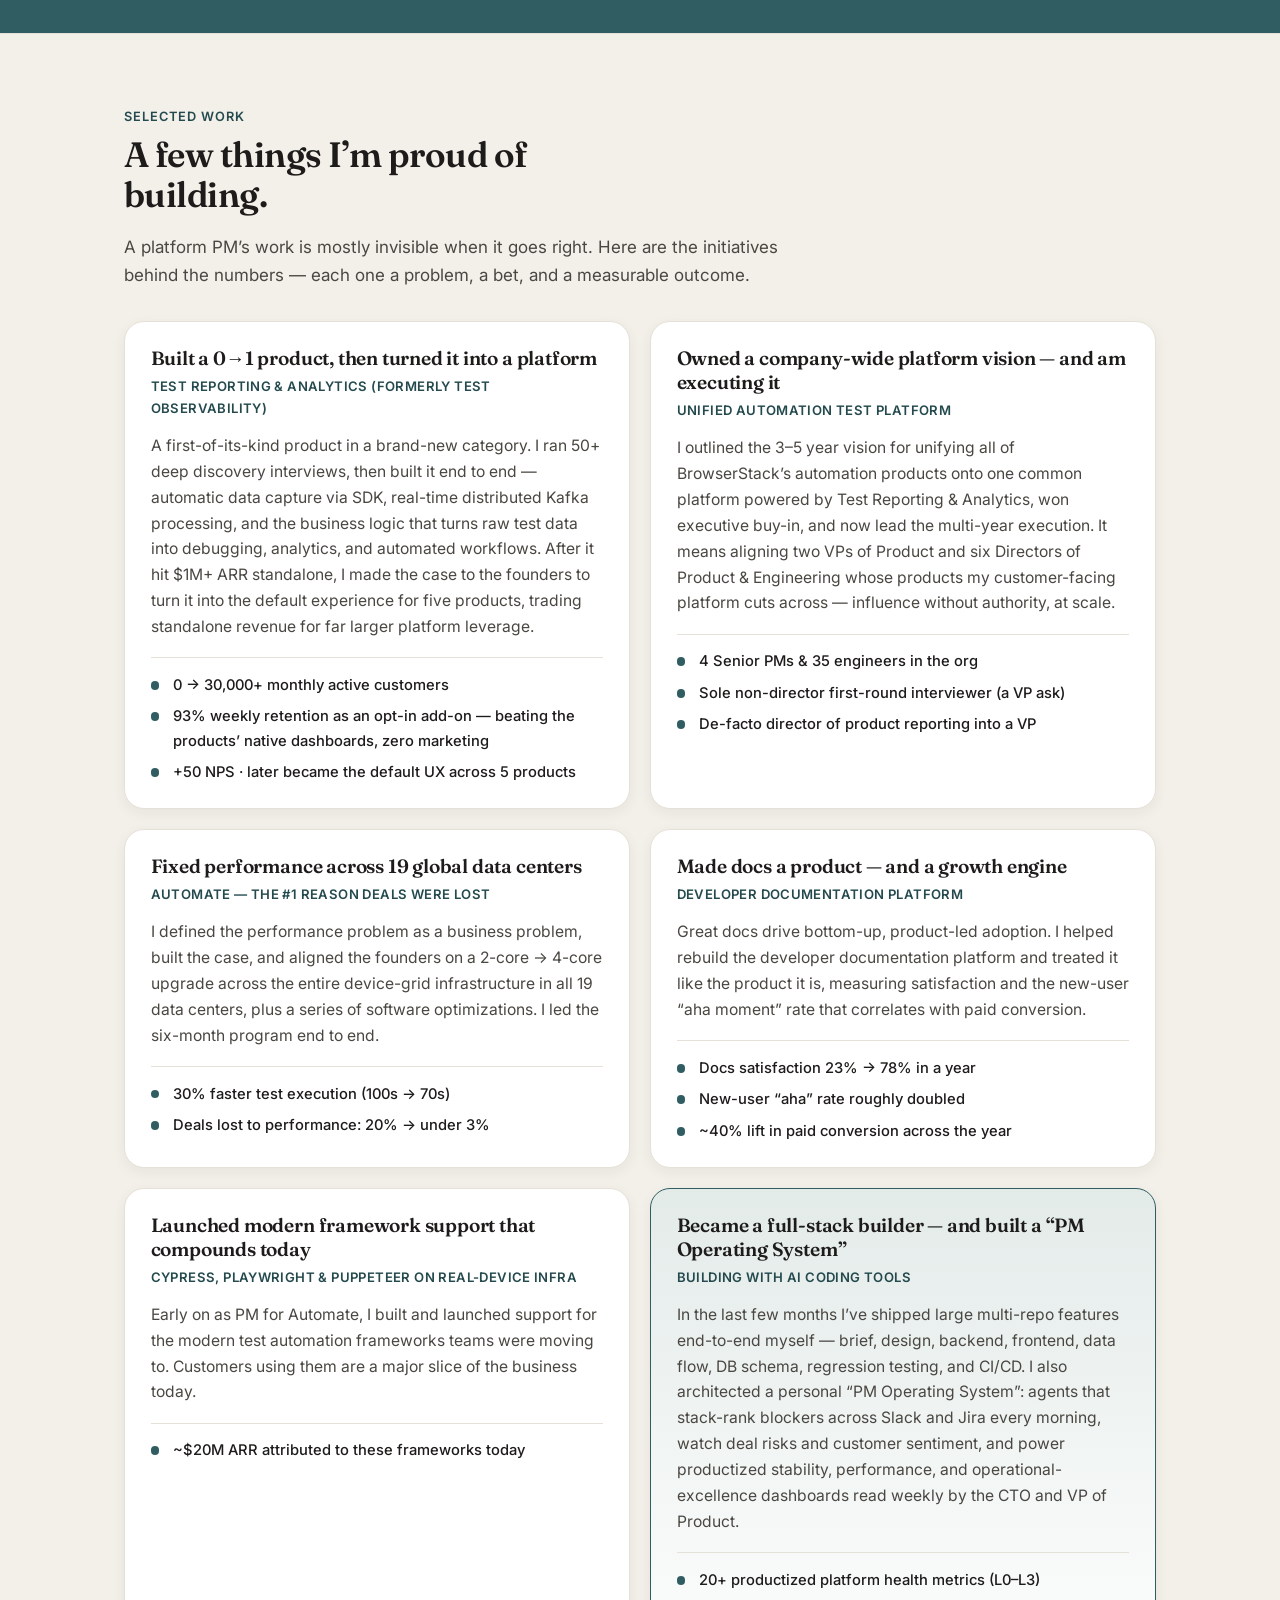
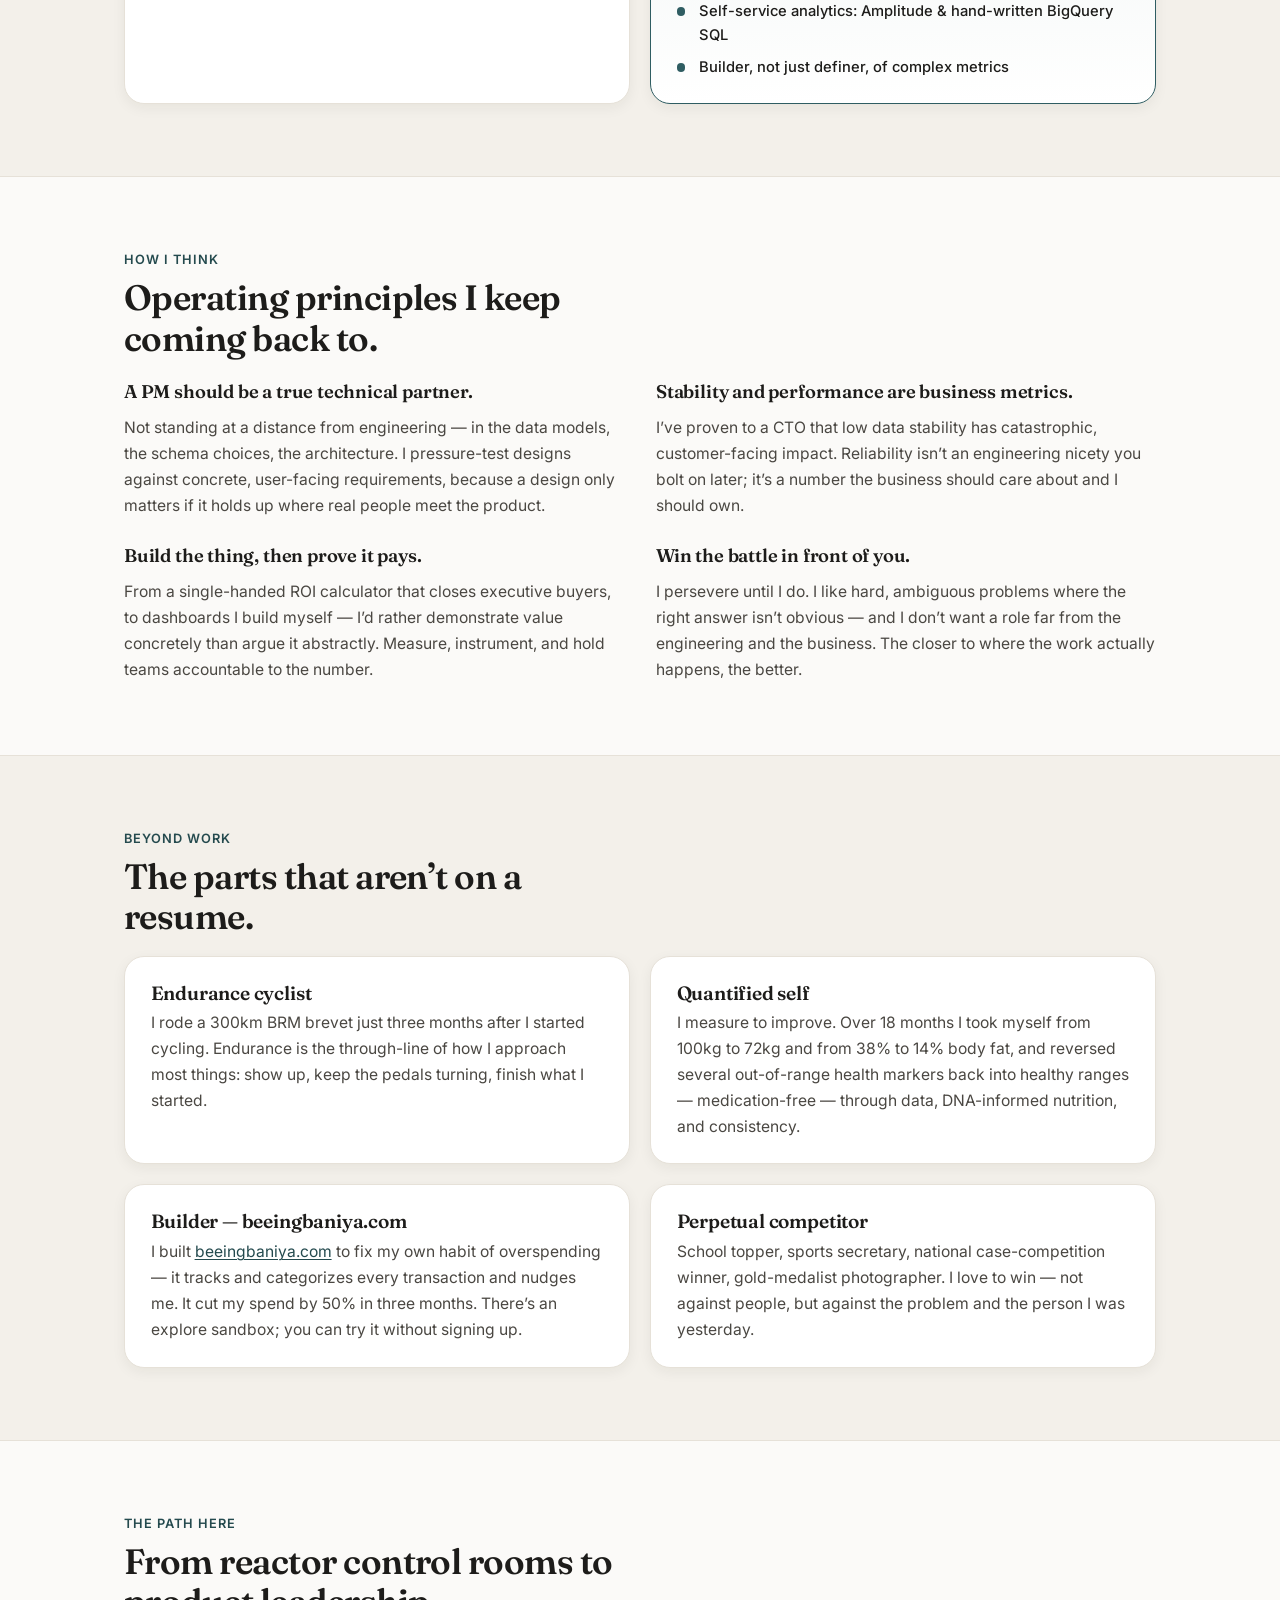
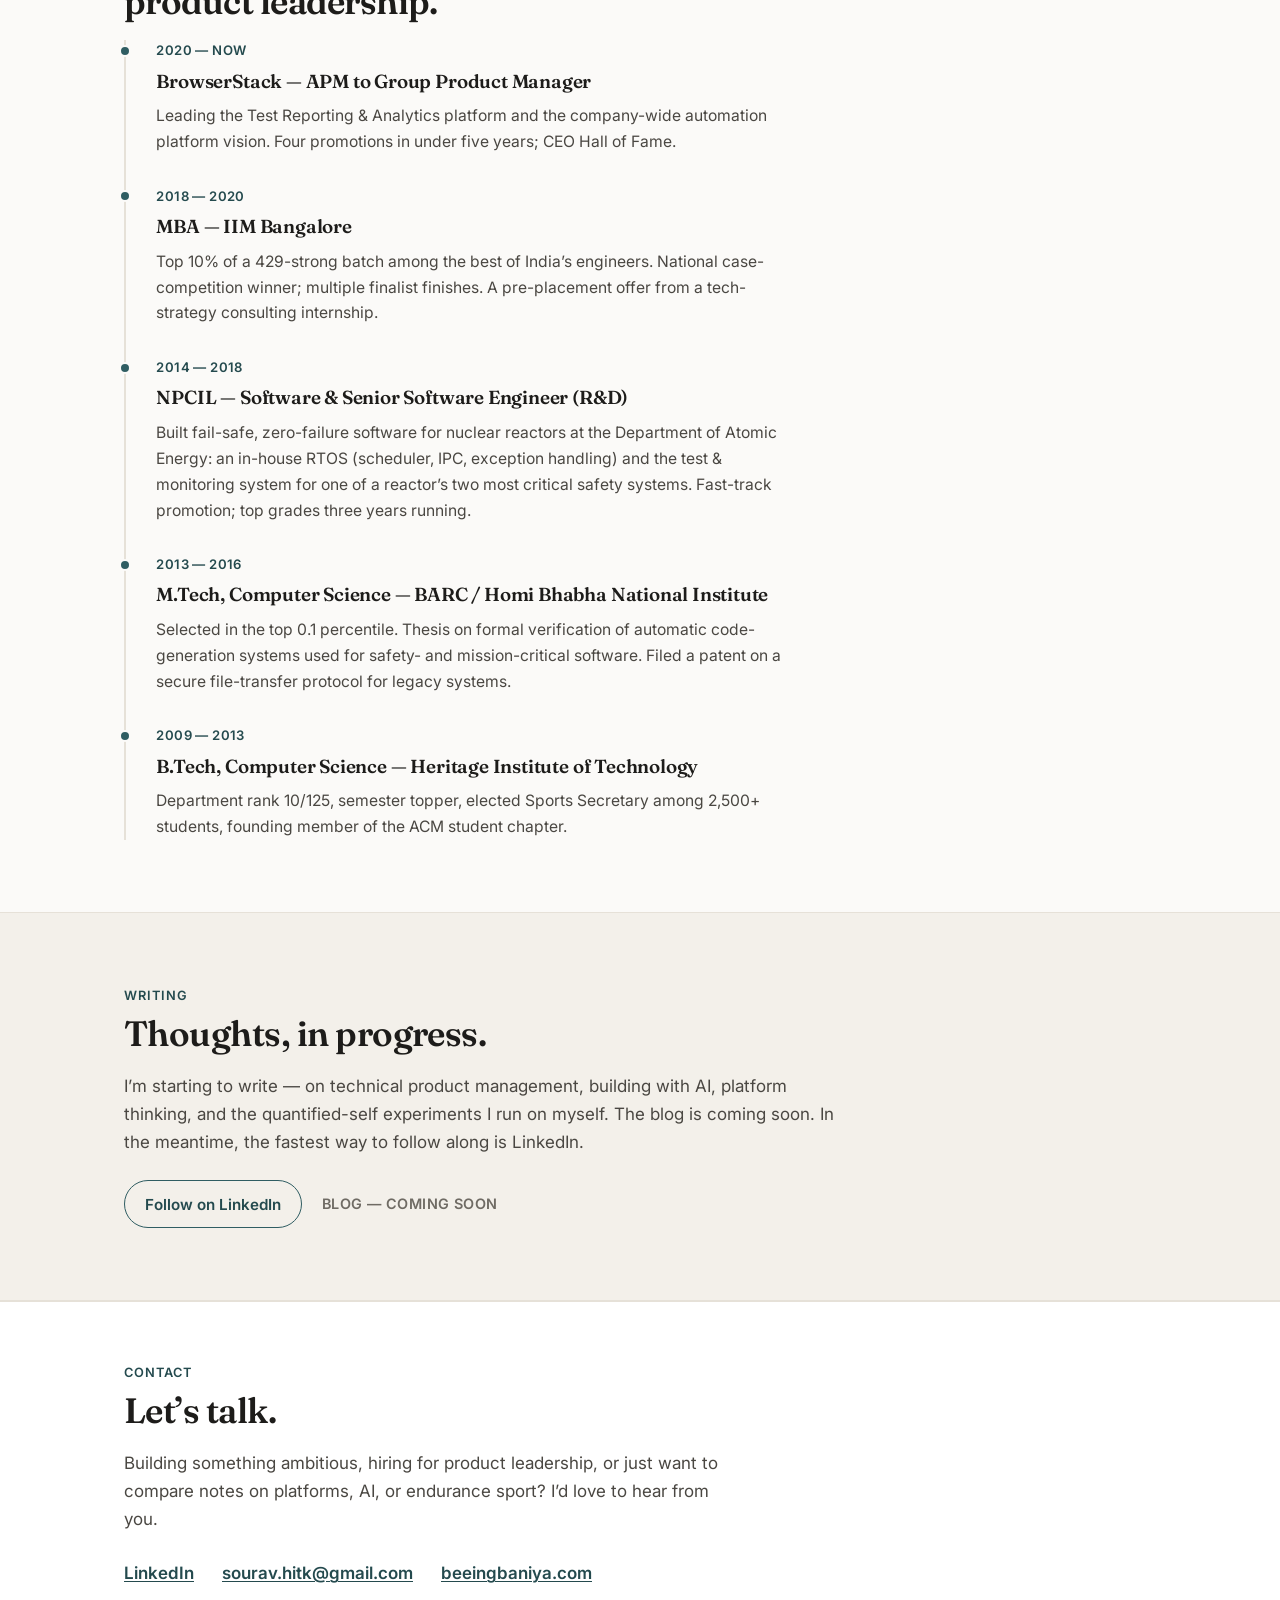
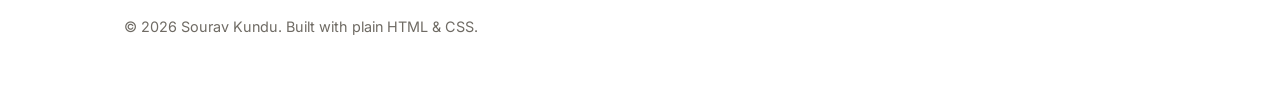
==== commit 6550c3d0: "Reframe 93% retention as opt-in-add-on product pull Clarify the metric: 93% weekly retention was amo" ====
--- a/index.html
+++ b/index.html
@@ -172,8 +172,8 @@
             </p>
             <ul class="card__metrics">
               <li>0 &rarr; 30,000+ monthly active customers</li>
-              <li>93% weekly retention, +50 NPS, zero paid marketing</li>
-              <li>Default UX across 5 products</li>
+              <li>93% weekly retention as an opt-in add-on &mdash; beating the products&rsquo; native dashboards, zero marketing</li>
+              <li>+50 NPS &middot; later became the default UX across 5 products</li>
             </ul>
           </article>
 
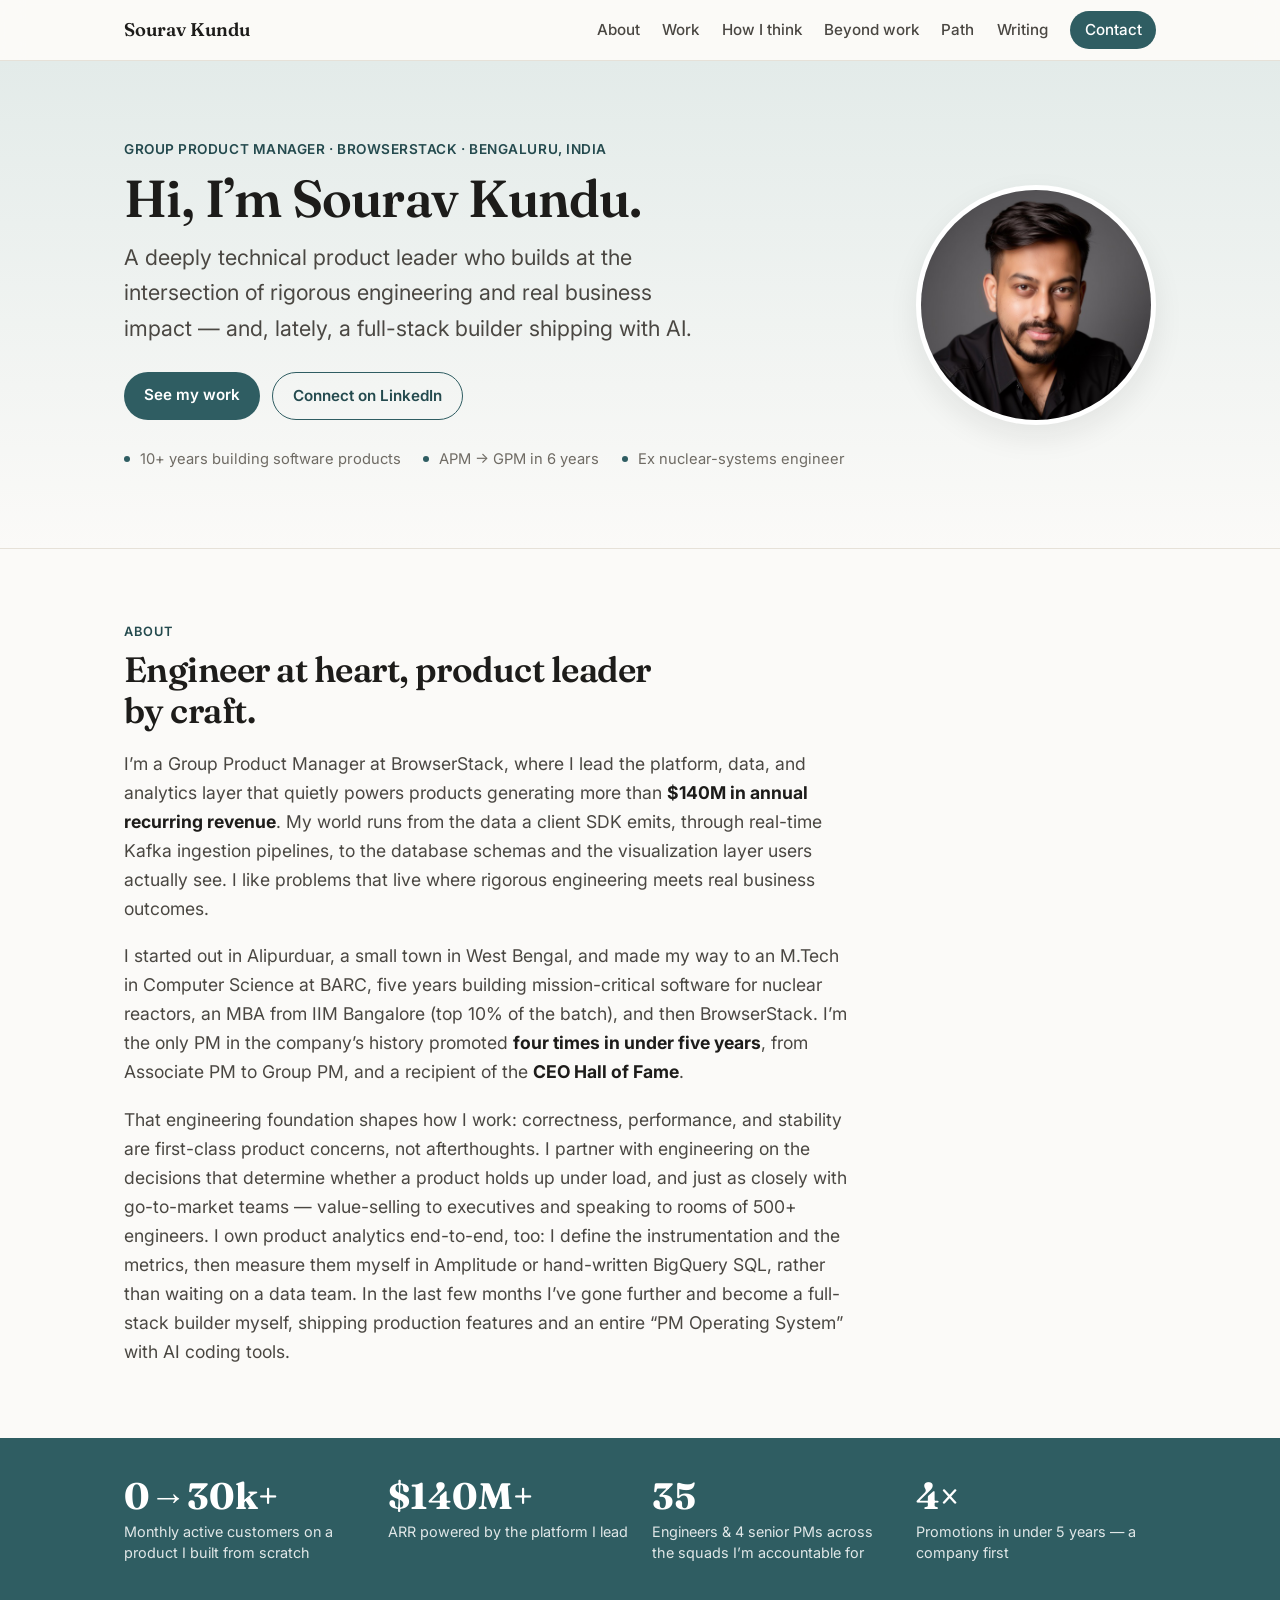
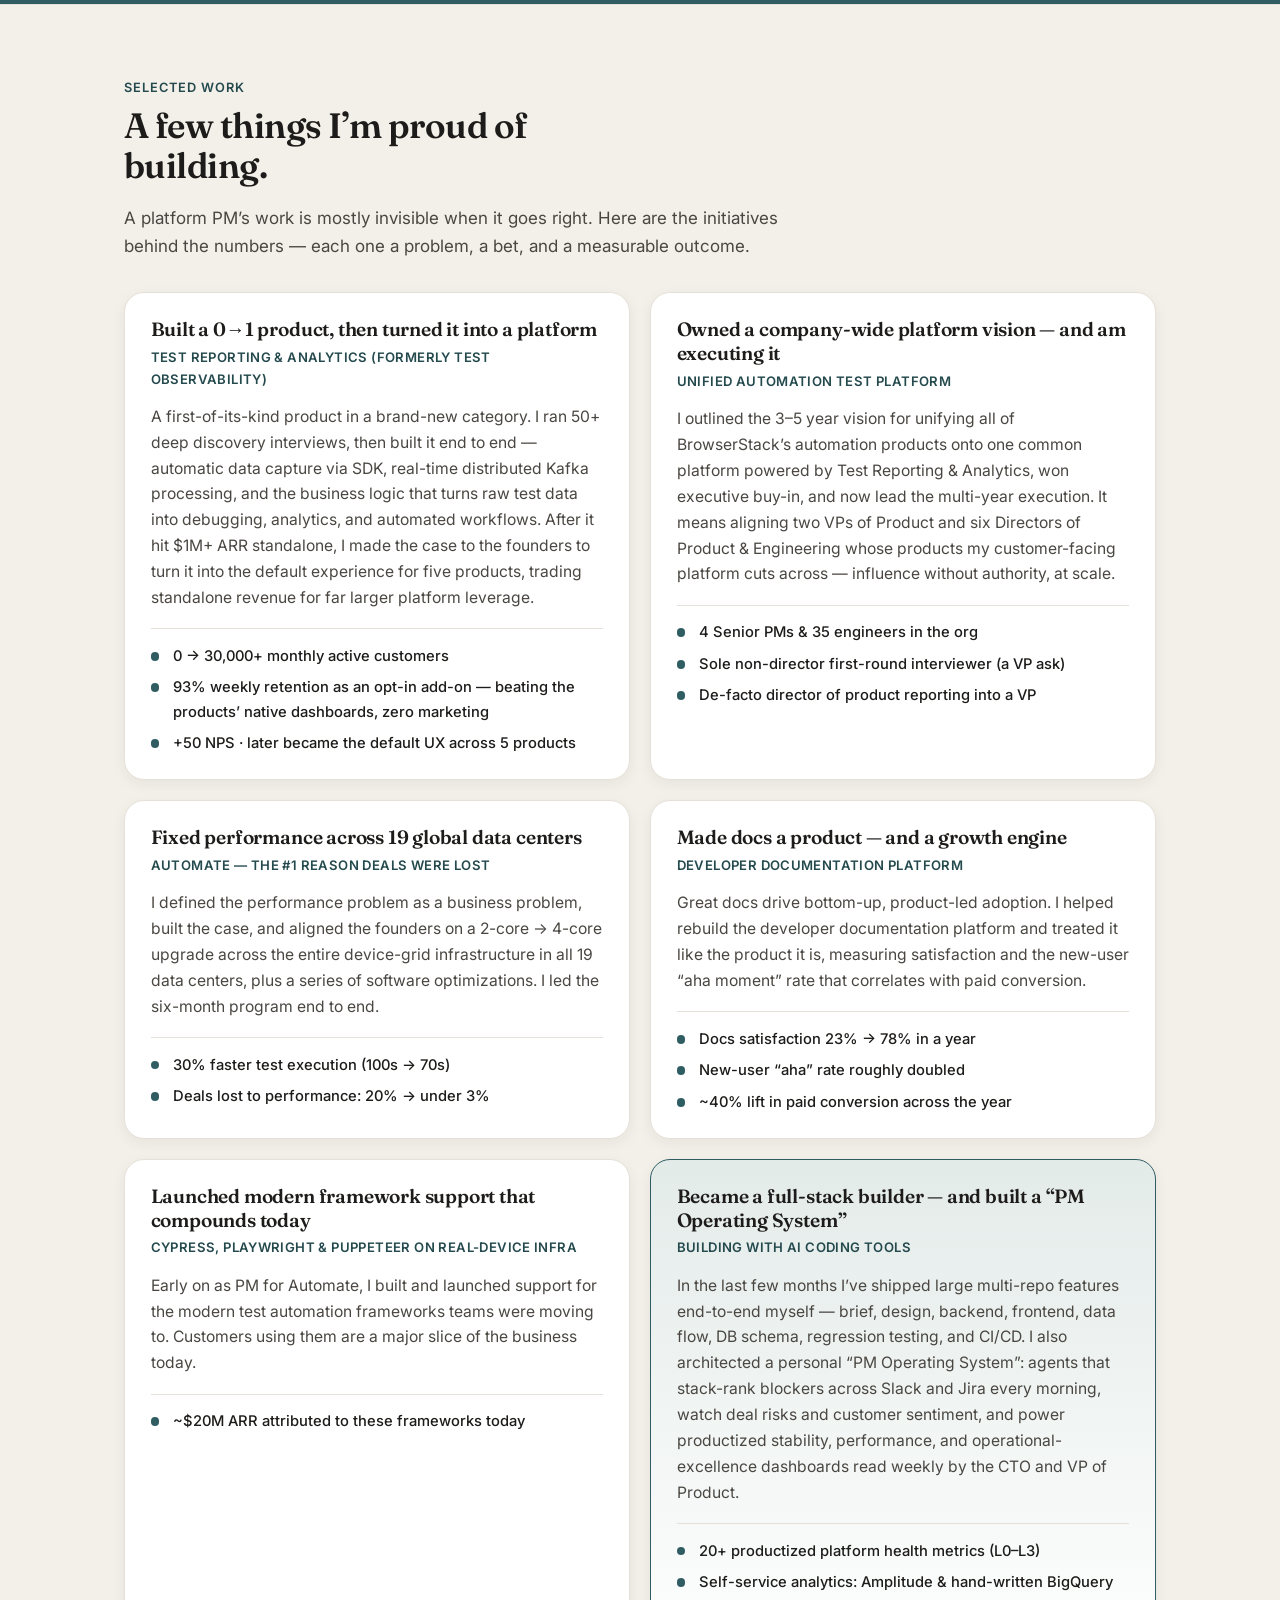
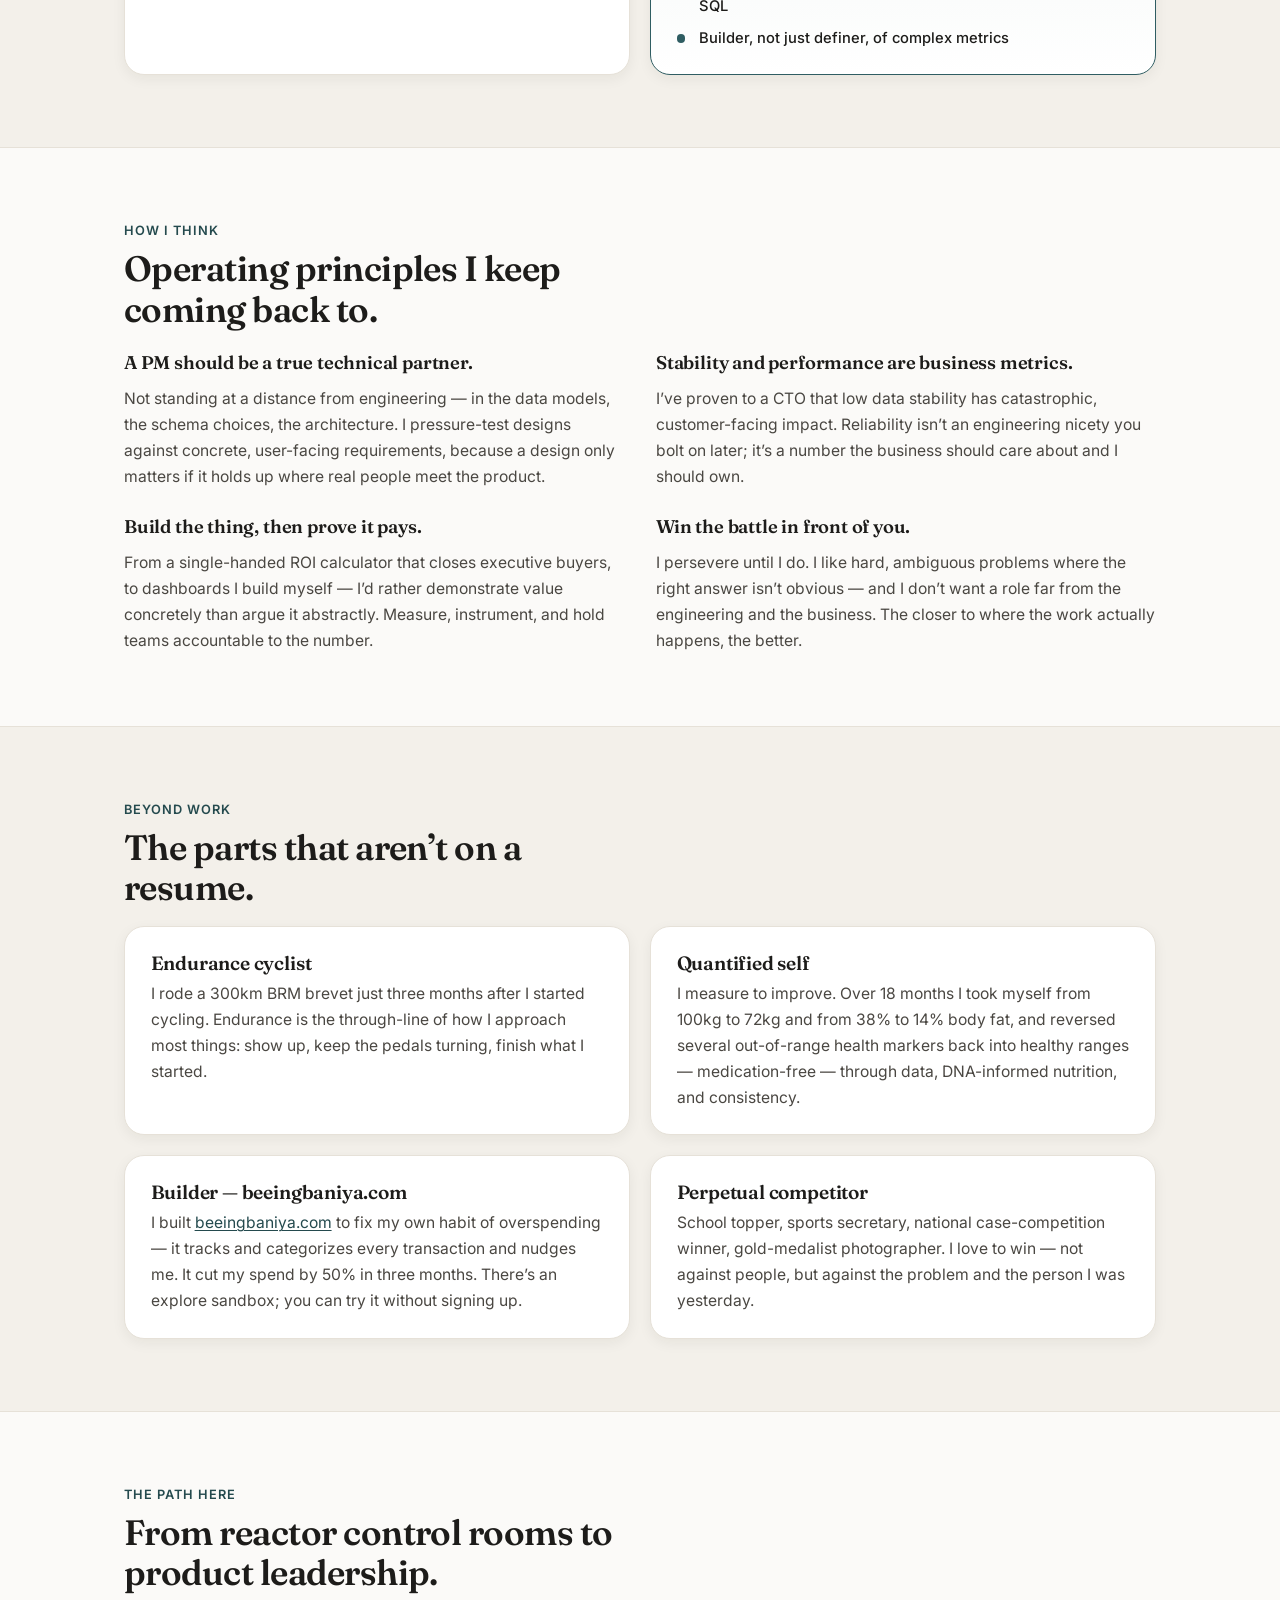
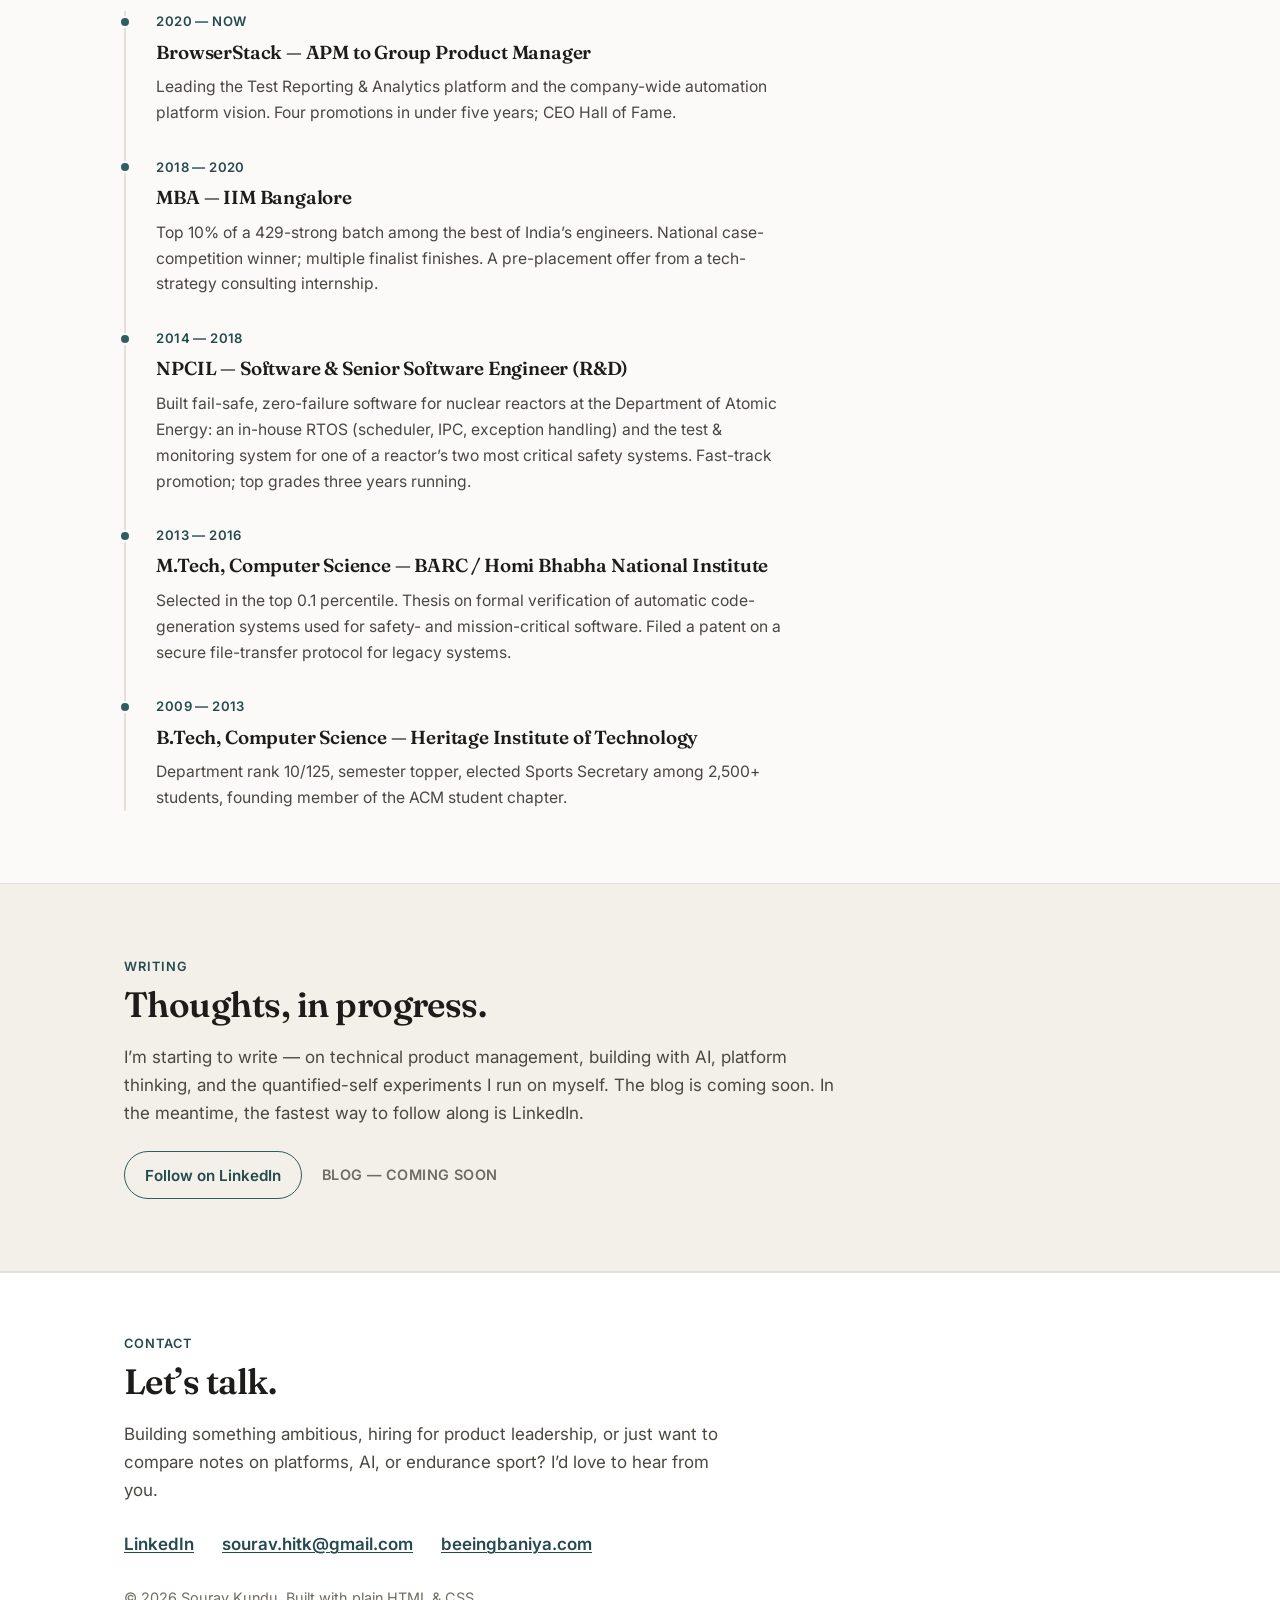
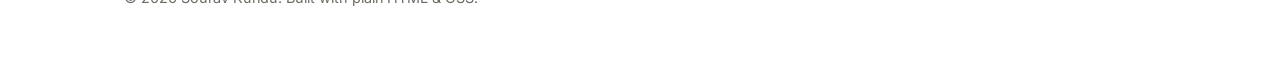
==== commit 239e87fa: "Restructure origin sentence; drop the one-school detail Co-Authored-By: Claude Opus 4.8 (1M context)" ====
--- a/index.html
+++ b/index.html
@@ -100,11 +100,10 @@
             meets real business outcomes.
           </p>
           <p>
-            I started in a very small town in West Bengal &mdash; Alipurduar, which
-            had exactly one English-medium school &mdash; and made my way to an M.Tech
-            in Computer Science at BARC, five years building mission-critical software
-            for nuclear reactors, an MBA from IIM Bangalore (top 10% of the batch),
-            and then BrowserStack. I&rsquo;m the only PM in the company&rsquo;s history
+            I started out in Alipurduar, a small town in West Bengal, and made my way
+            to an M.Tech in Computer Science at BARC, five years building
+            mission-critical software for nuclear reactors, an MBA from IIM Bangalore
+            (top 10% of the batch), and then BrowserStack. I&rsquo;m the only PM in the company&rsquo;s history
             promoted <strong>four times in under five years</strong>, from Associate
             PM to Group PM, and a recipient of the <strong>CEO Hall of Fame</strong>.
           </p>
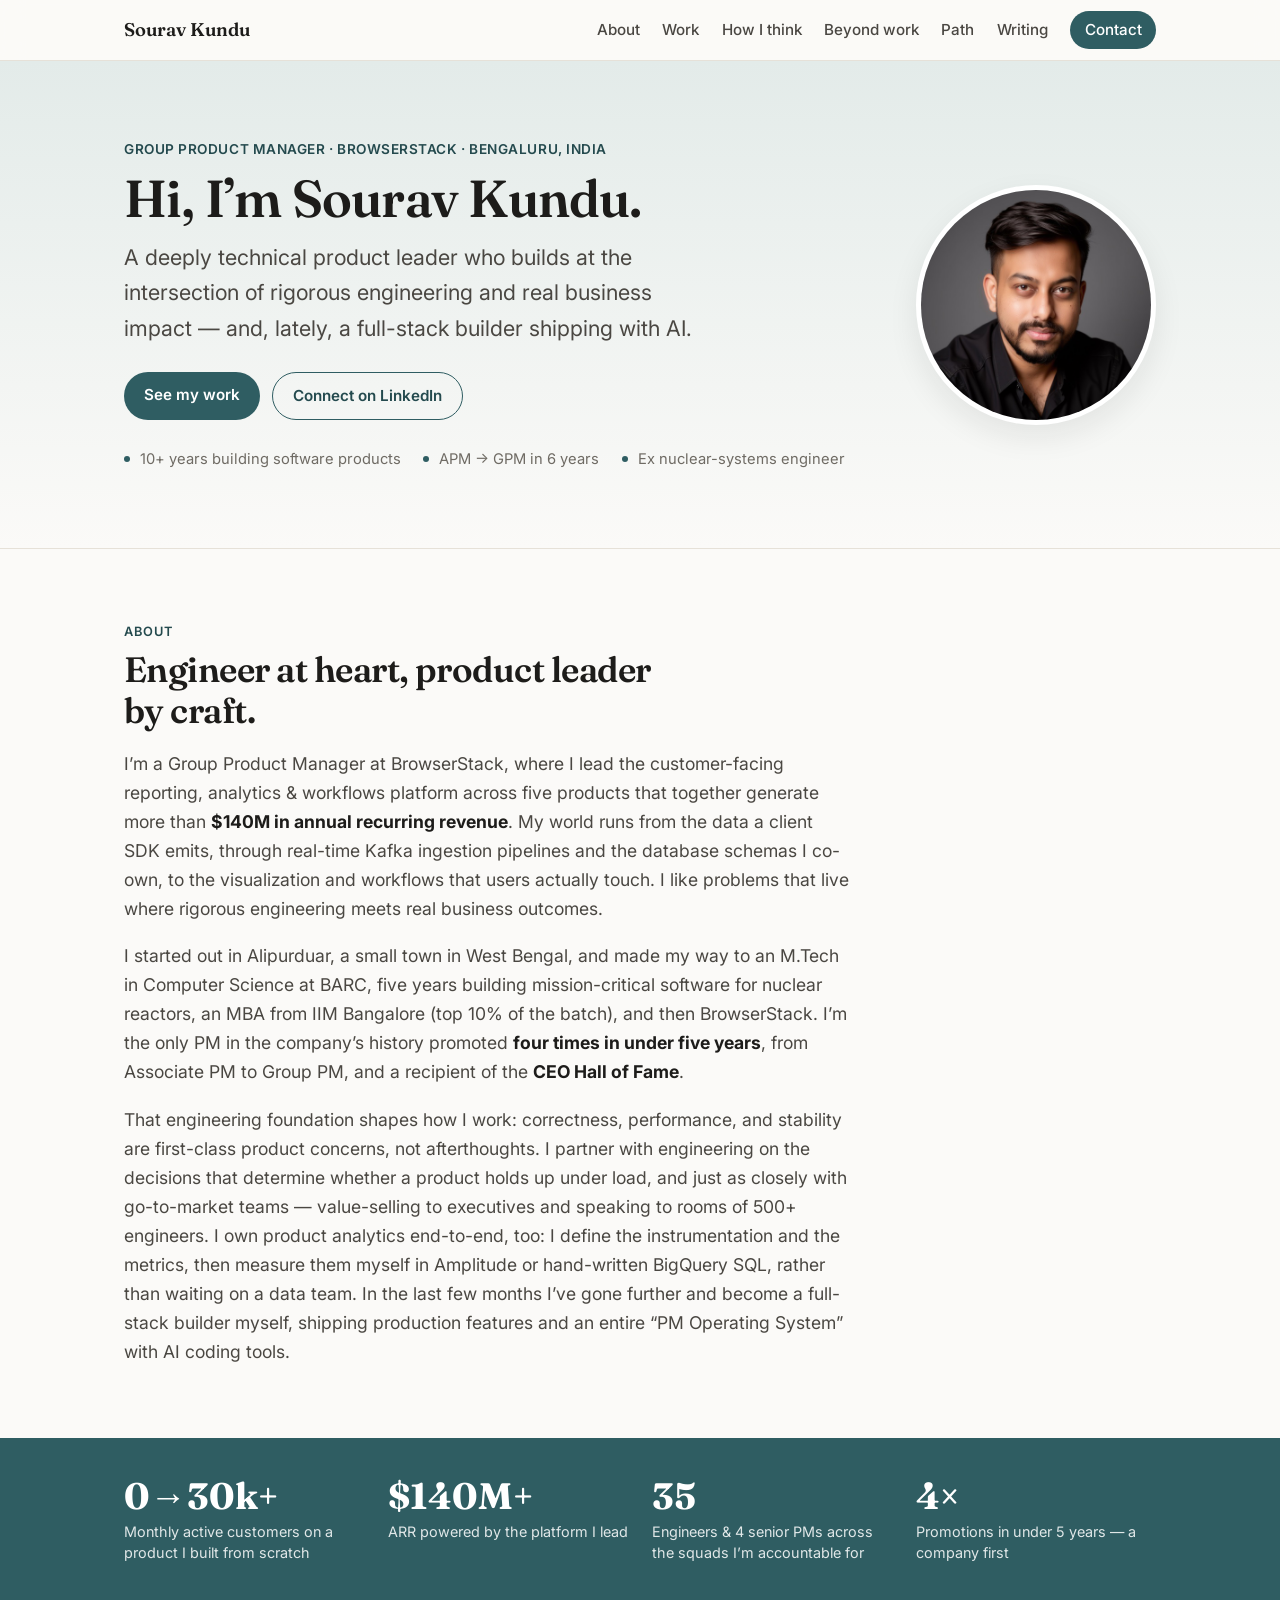
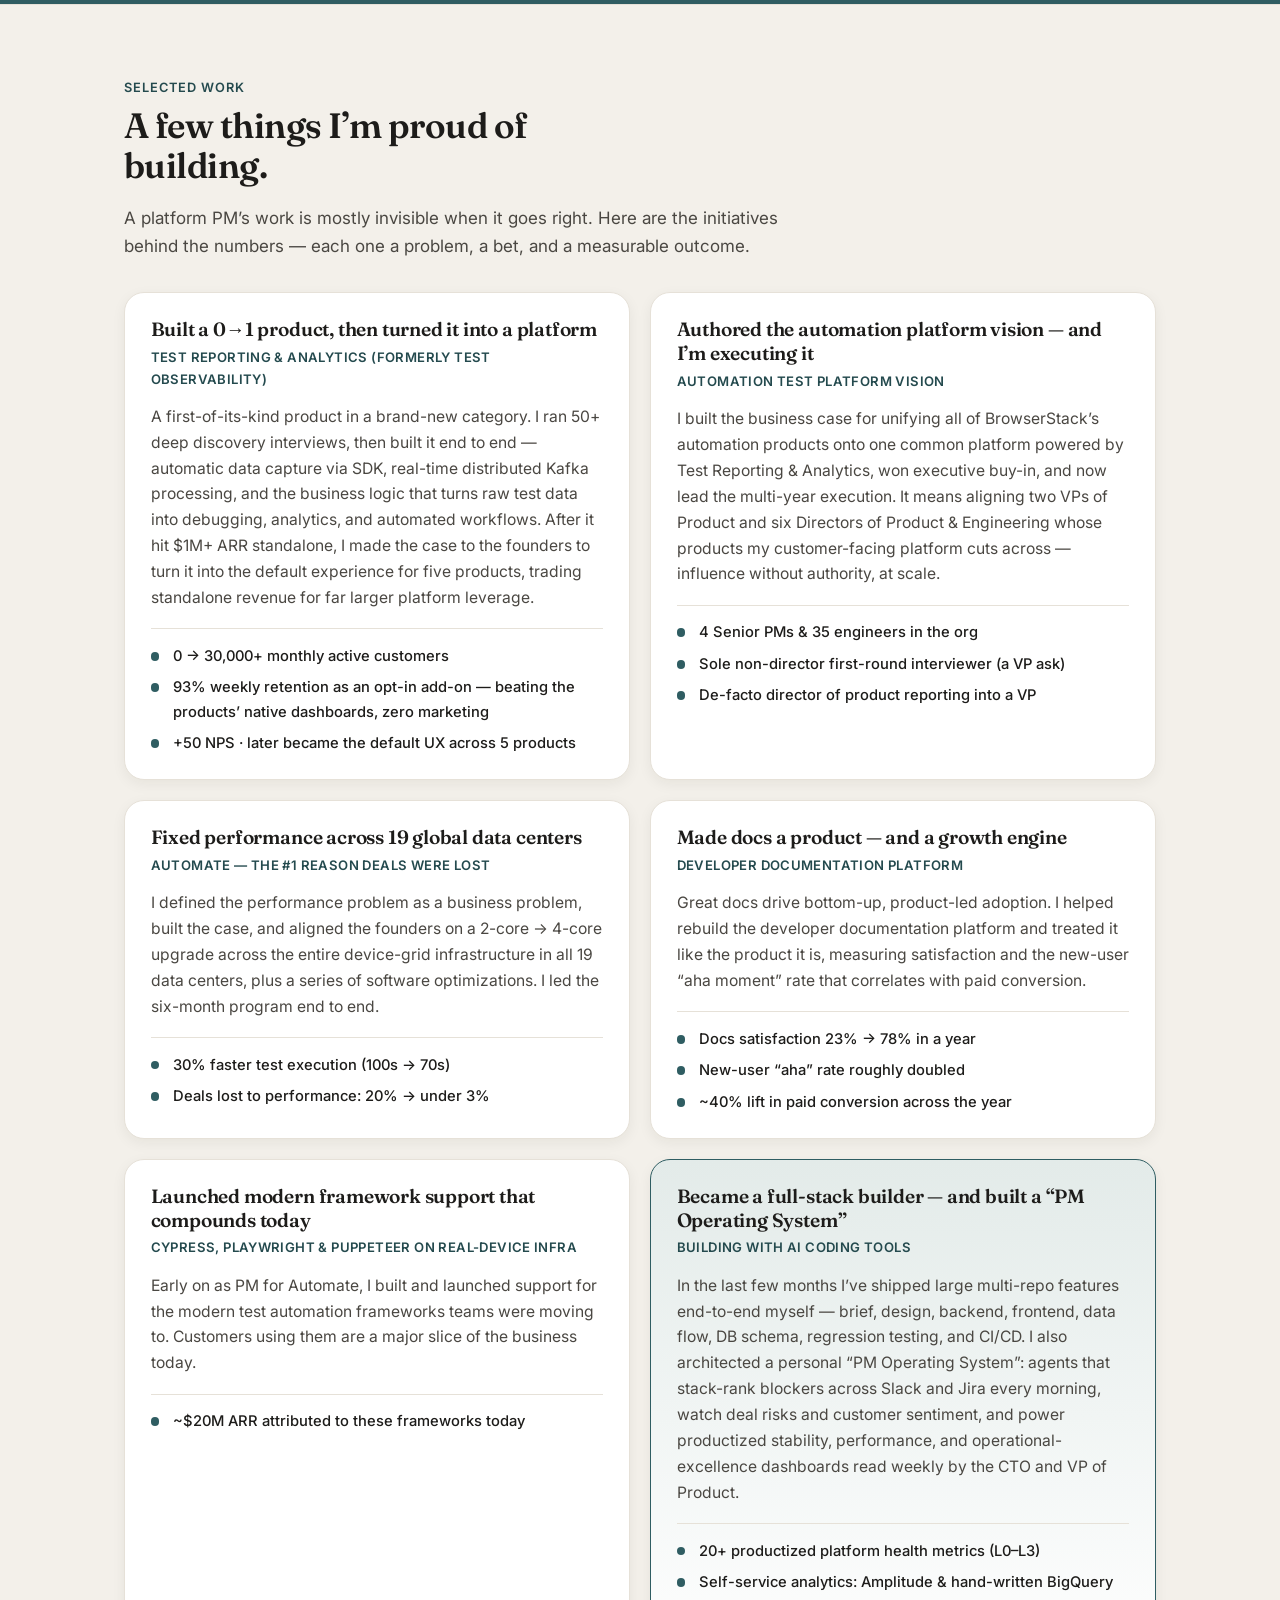
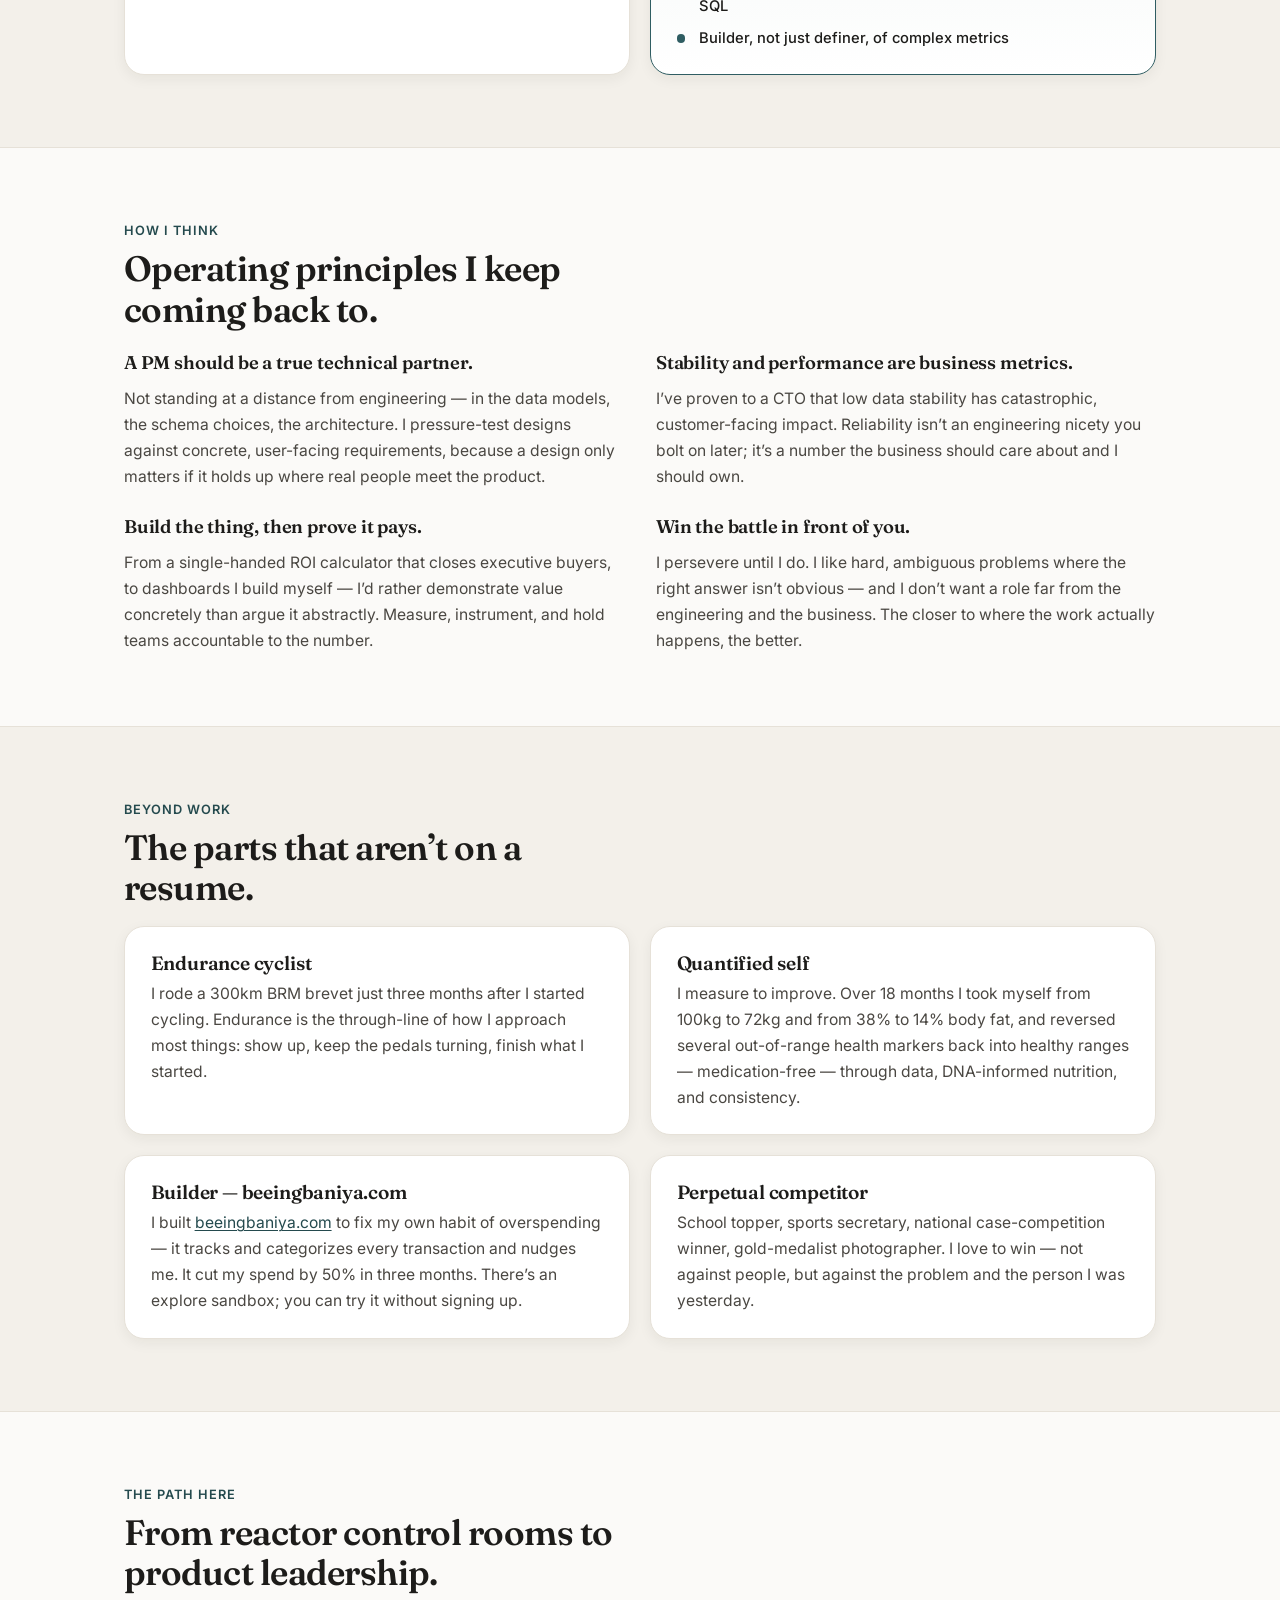
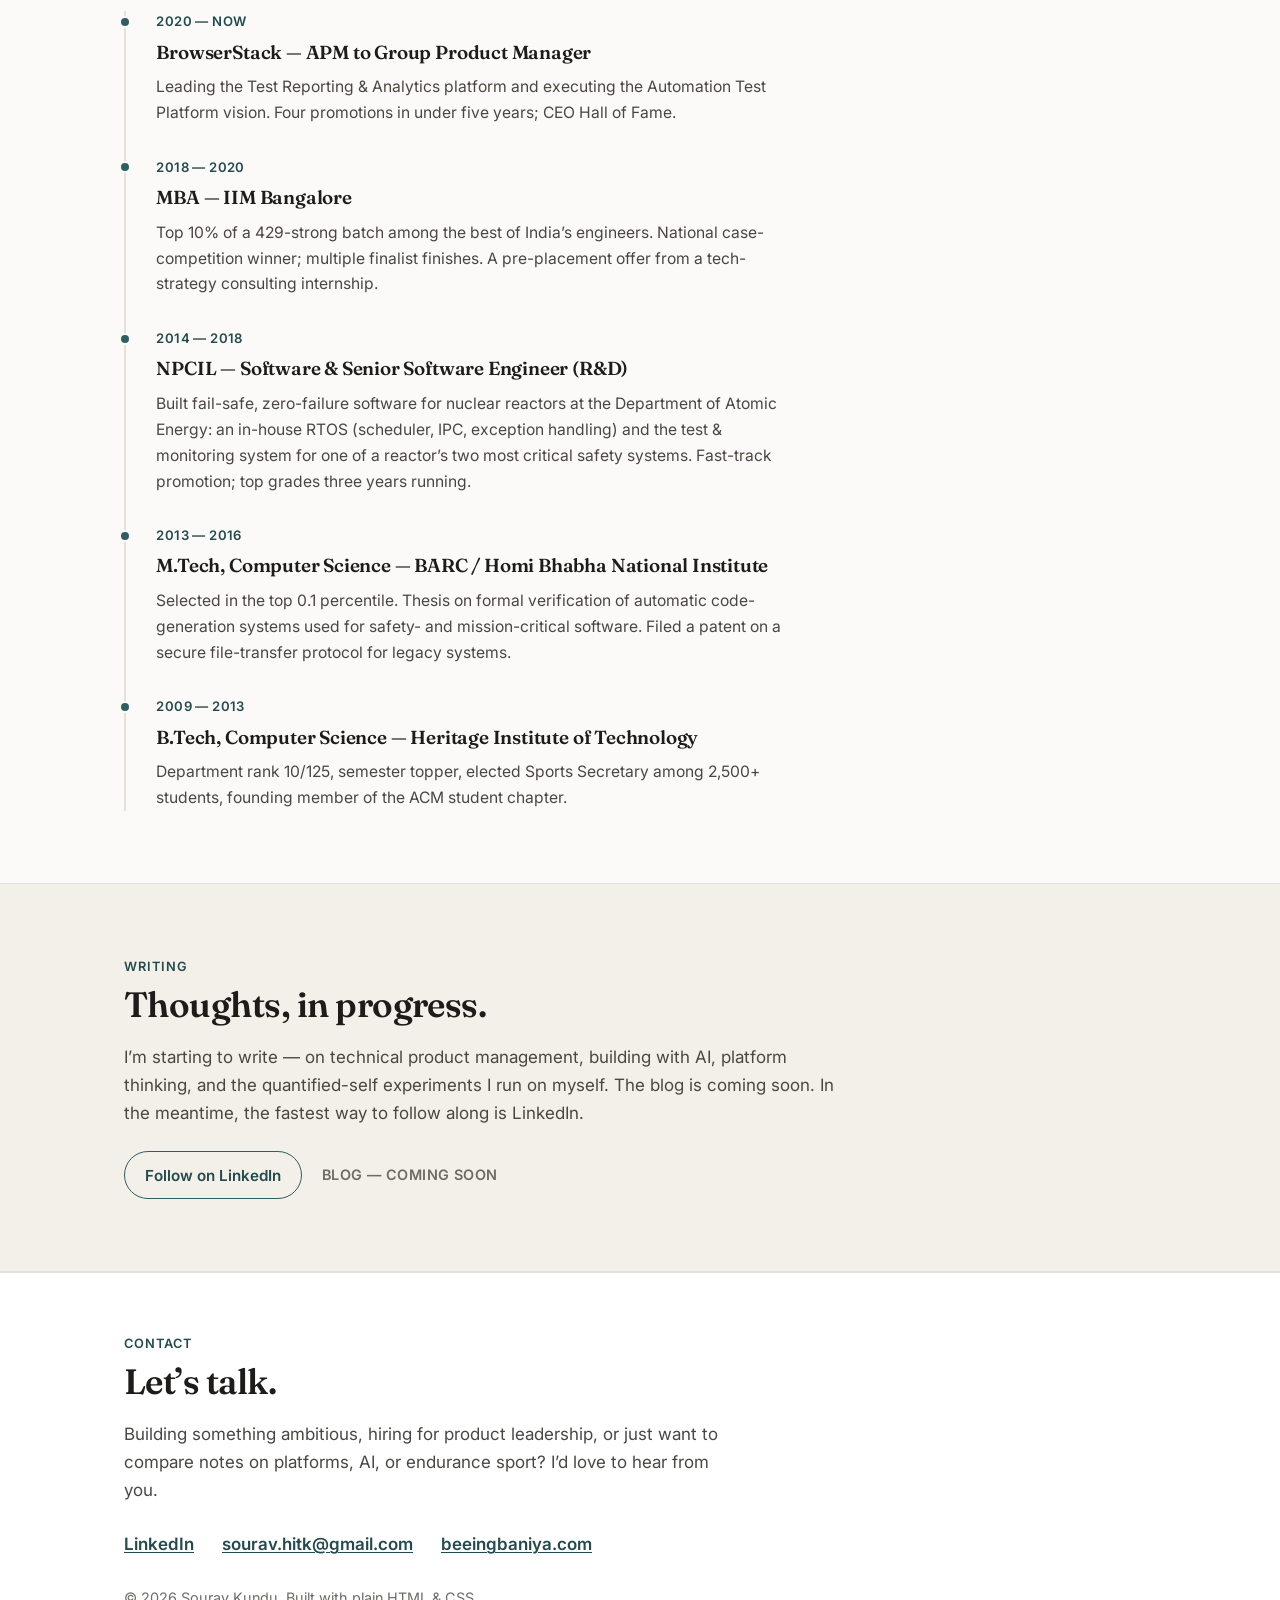
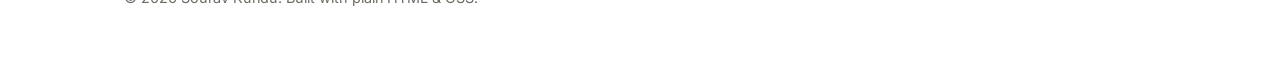
==== commit 944f8ebd: "Correct ownership + vision framing on the site - About: I lead a customer-facing reporting, analytic" ====
--- a/index.html
+++ b/index.html
@@ -92,12 +92,13 @@
         <div class="prose prose--lead">
           <p>
             I&rsquo;m a Group Product Manager at BrowserStack, where I lead the
-            platform, data, and analytics layer that quietly powers products
-            generating more than <strong>$140M in annual recurring revenue</strong>.
-            My world runs from the data a client SDK emits, through real-time Kafka
-            ingestion pipelines, to the database schemas and the visualization layer
-            users actually see. I like problems that live where rigorous engineering
-            meets real business outcomes.
+            customer-facing reporting, analytics &amp; workflows platform across five
+            products that together generate more than
+            <strong>$140M in annual recurring revenue</strong>. My world runs from the
+            data a client SDK emits, through real-time Kafka ingestion pipelines and the
+            database schemas I co-own, to the visualization and workflows that users
+            actually touch. I like problems that live where rigorous engineering meets
+            real business outcomes.
           </p>
           <p>
             I started out in Alipurduar, a small town in West Bengal, and made my way
@@ -177,10 +178,10 @@
           </article>
 
           <article class="card">
-            <h3 class="card__title">Owned a company-wide platform vision &mdash; and am executing it</h3>
-            <p class="card__kicker">Unified Automation Test Platform</p>
-            <p class="card__body">
-              I outlined the 3&ndash;5 year vision for unifying all of BrowserStack&rsquo;s
+            <h3 class="card__title">Authored the automation platform vision &mdash; and I&rsquo;m executing it</h3>
+            <p class="card__kicker">Automation Test Platform vision</p>
+            <p class="card__body">
+              I built the business case for unifying all of BrowserStack&rsquo;s
               automation products onto one common platform powered by Test Reporting &amp;
               Analytics, won executive buy-in, and now lead the multi-year execution. It
               means aligning two VPs of Product and six Directors of Product &amp;
@@ -339,7 +340,7 @@
           <li class="timeline__item">
             <span class="timeline__when">2020 &mdash; now</span>
             <h3 class="timeline__what">BrowserStack &mdash; APM to Group Product Manager</h3>
-            <p>Leading the Test Reporting &amp; Analytics platform and the company-wide automation platform vision. Four promotions in under five years; CEO Hall of Fame.</p>
+            <p>Leading the Test Reporting &amp; Analytics platform and executing the Automation Test Platform vision. Four promotions in under five years; CEO Hall of Fame.</p>
           </li>
           <li class="timeline__item">
             <span class="timeline__when">2018 &mdash; 2020</span>
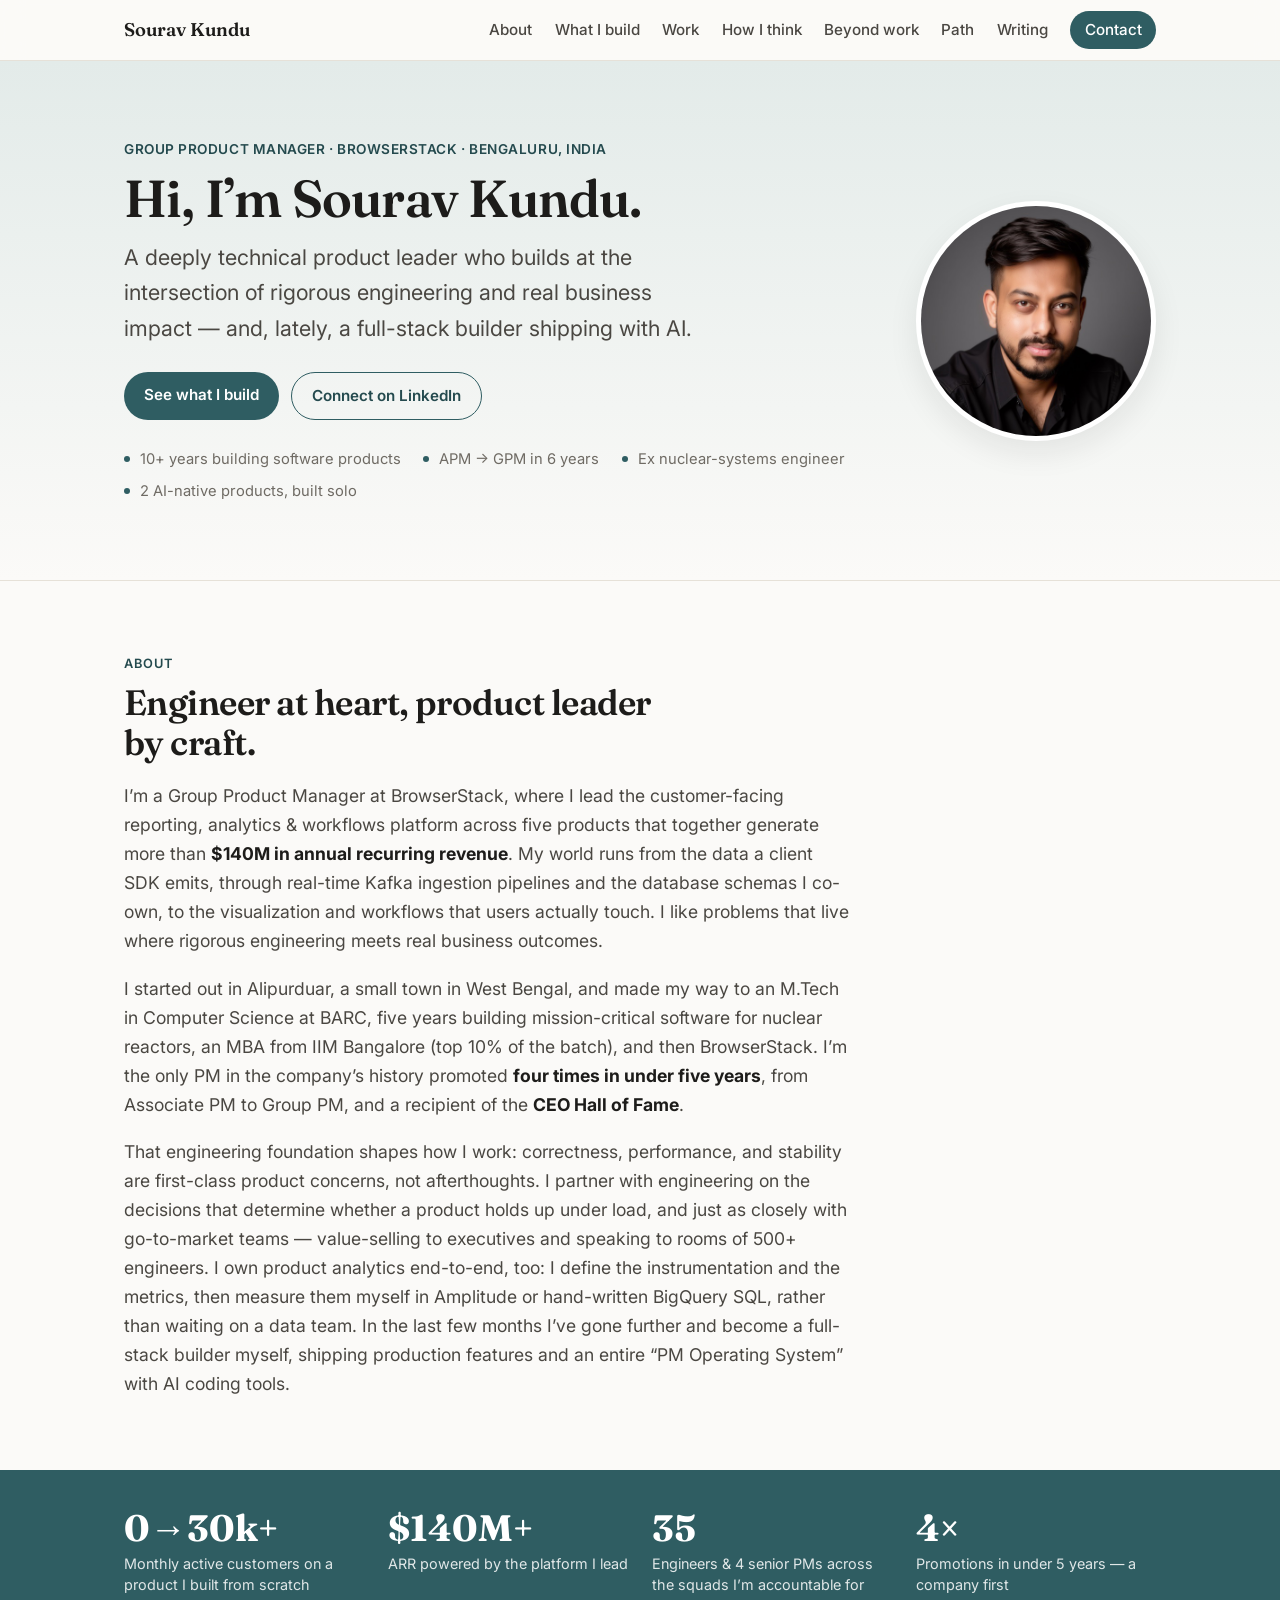
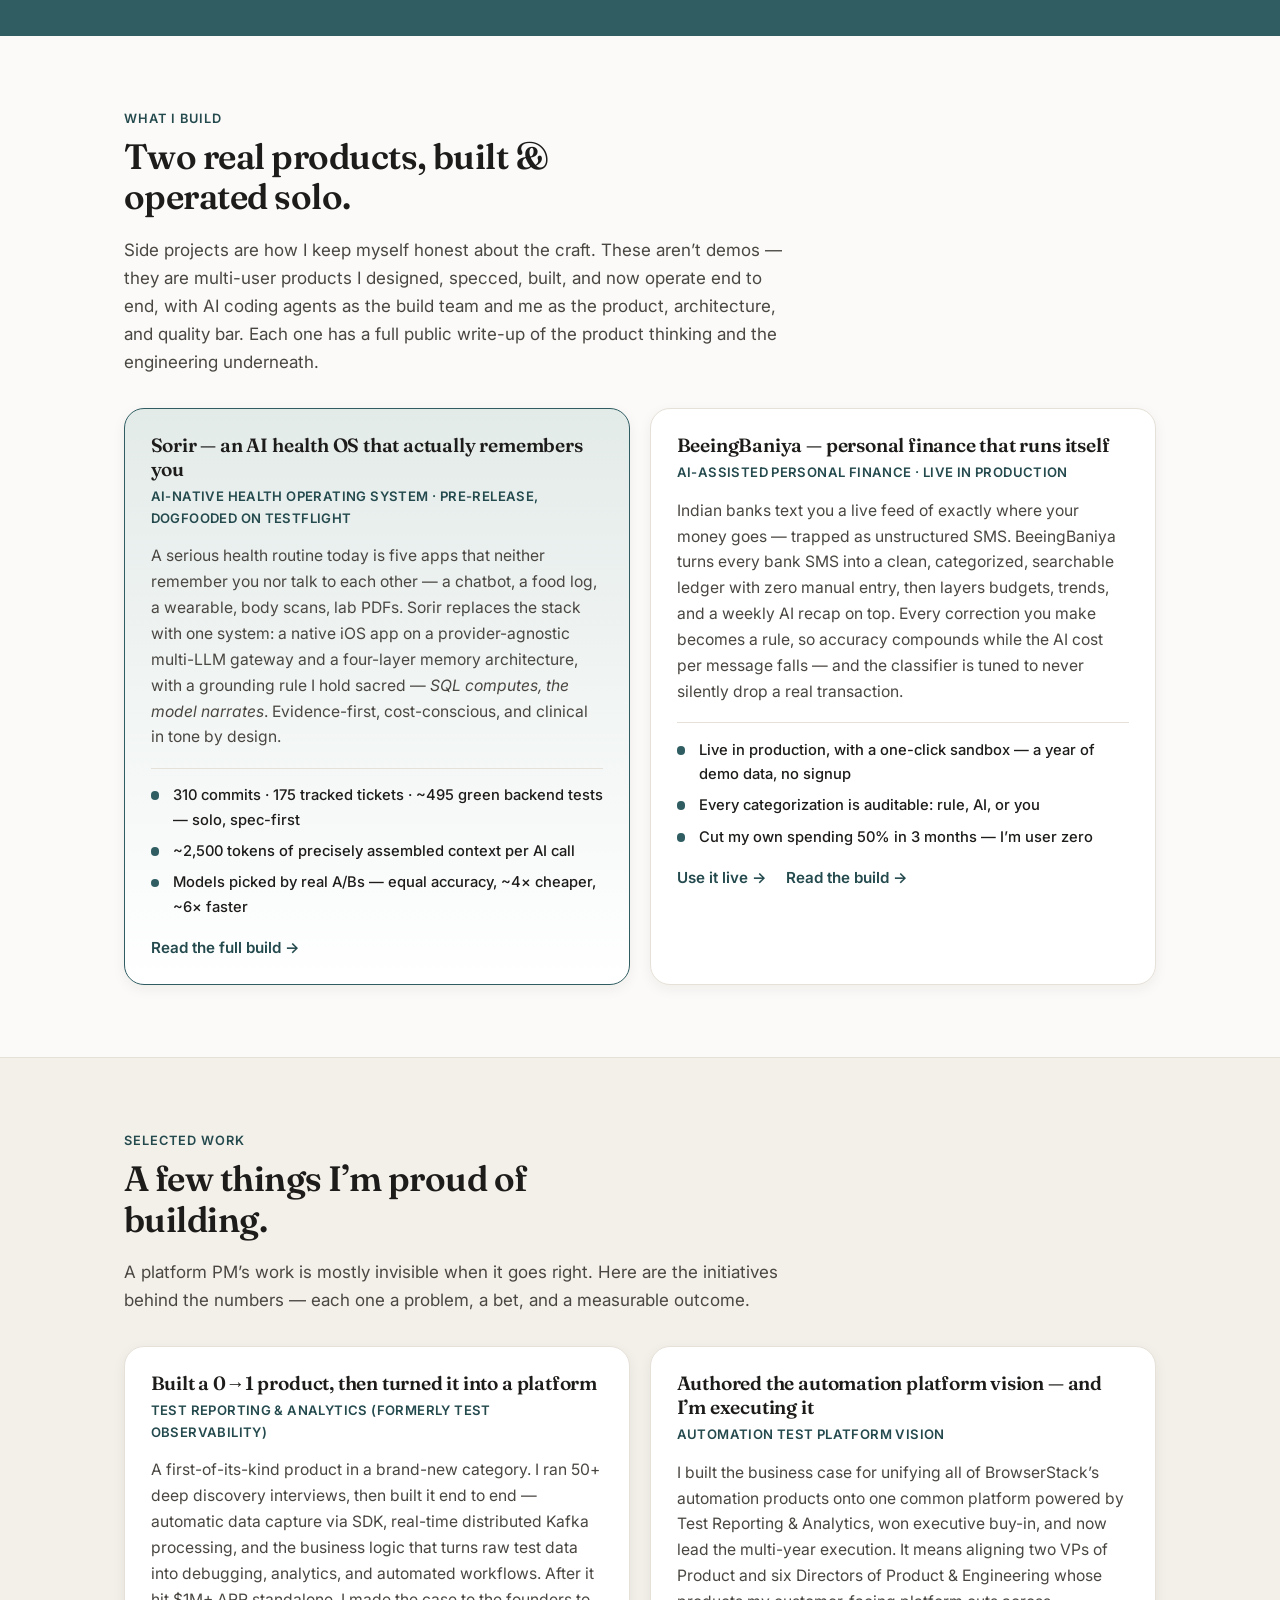
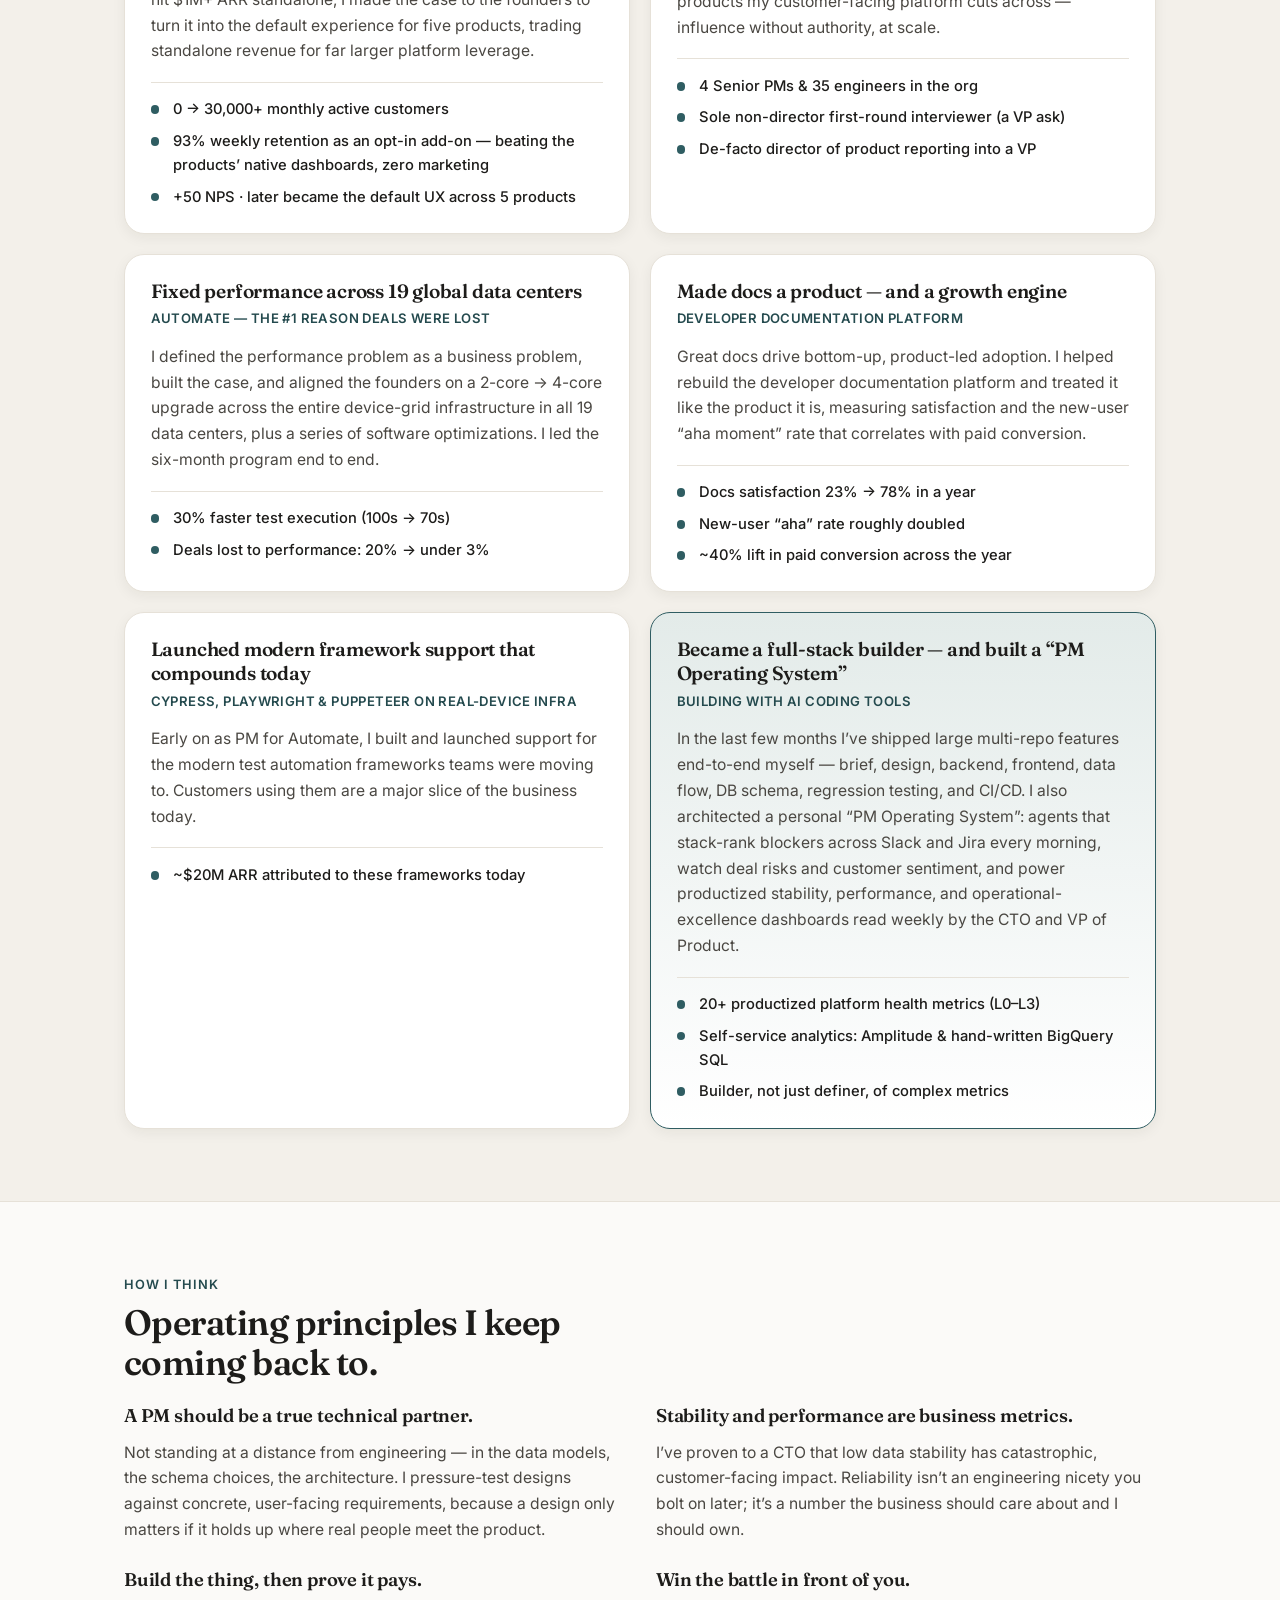
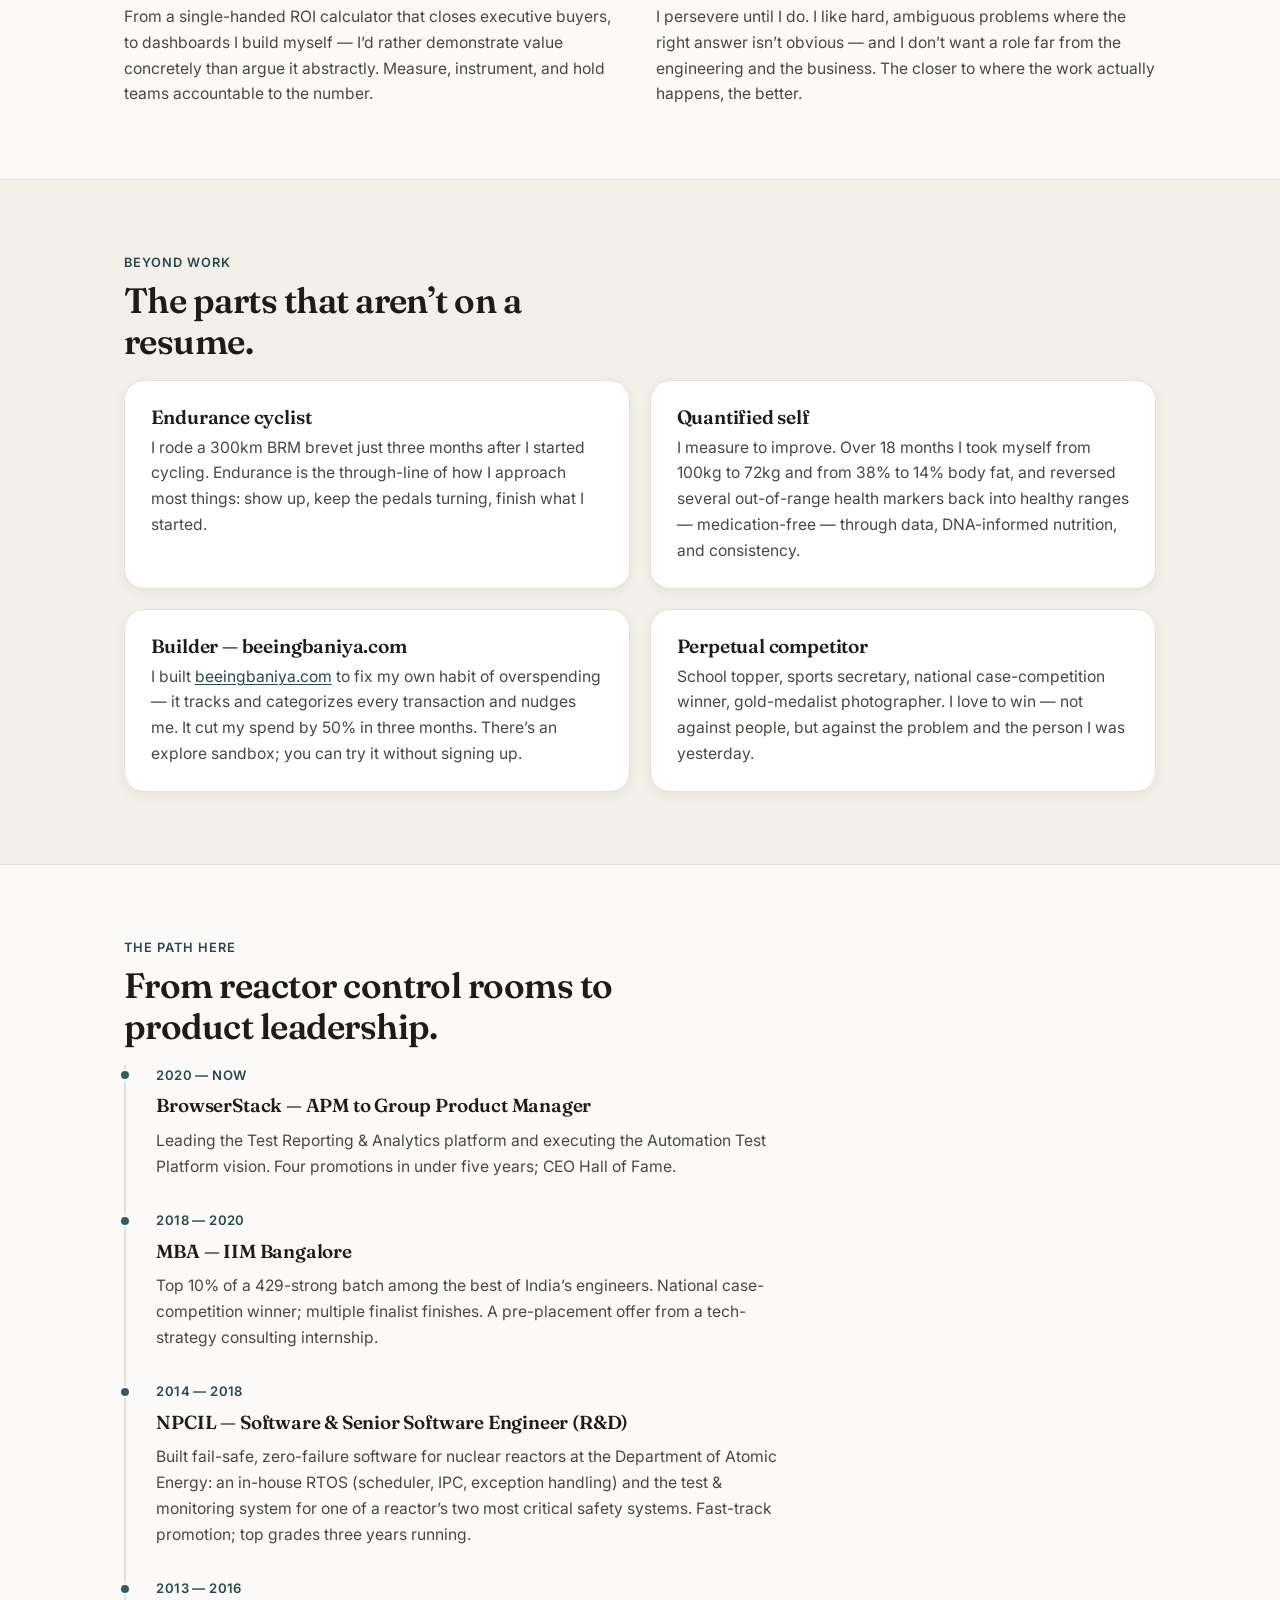
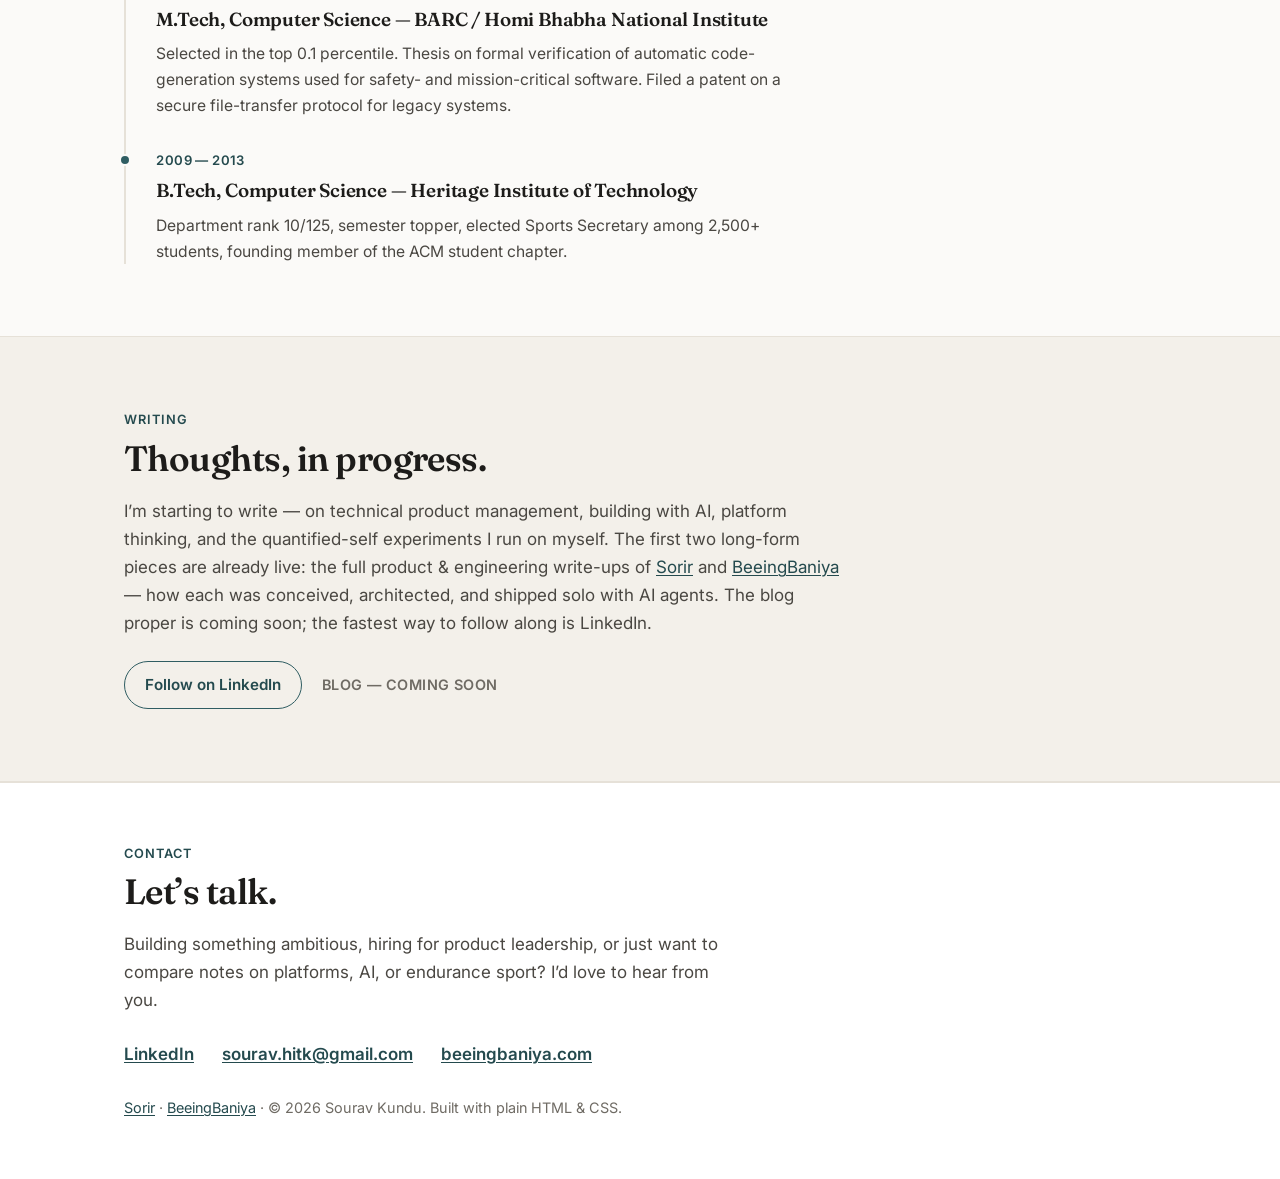
==== commit 826a7ebc: "Surface Sorir & BeeingBaniya on the homepage; add the entity-SEO layer The two product case studies " ====
--- a/index.html
+++ b/index.html
@@ -4,7 +4,7 @@
   <meta charset="UTF-8" />
   <meta name="viewport" content="width=device-width, initial-scale=1.0" />
   <title>Sourav Kundu — Technical Product Leader</title>
-  <meta name="description" content="Sourav Kundu — Group Product Manager at BrowserStack. A deeply technical product leader who builds at the intersection of rigorous engineering and real business impact. Ex-nuclear-systems engineer, IIM Bangalore MBA, endurance cyclist, builder." />
+  <meta name="description" content="Sourav Kundu — technical product leader (Group Product Manager, BrowserStack) and AI-native builder. Creator of Sorir, an AI health OS, and BeeingBaniya, an AI personal-finance app. Ex-nuclear-systems engineer, IIM Bangalore MBA." />
   <meta name="author" content="Sourav Kundu" />
   <meta name="theme-color" content="#2f5d62" />
 
@@ -24,6 +24,29 @@
   <link href="https://fonts.googleapis.com/css2?family=Inter:wght@400;500;600;700&family=Fraunces:opsz,wght@9..144,500;9..144,600;9..144,700&display=swap" rel="stylesheet" />
 
   <link rel="stylesheet" href="assets/style.css" />
+
+  <!-- Structured data: who Sourav Kundu is (entity SEO) -->
+  <script type="application/ld+json">
+  {
+    "@context": "https://schema.org",
+    "@type": "Person",
+    "name": "Sourav Kundu",
+    "url": "https://sourav-kundu.com/",
+    "image": "https://sourav-kundu.com/assets/profile.jpg",
+    "jobTitle": "Group Product Manager",
+    "worksFor": { "@type": "Organization", "name": "BrowserStack" },
+    "description": "Technical product leader and AI-native builder. Group Product Manager at BrowserStack; creator of Sorir (AI-native health OS) and BeeingBaniya (AI-assisted personal finance).",
+    "alumniOf": [
+      { "@type": "CollegeOrUniversity", "name": "Indian Institute of Management Bangalore" },
+      { "@type": "CollegeOrUniversity", "name": "Homi Bhabha National Institute" }
+    ],
+    "knowsAbout": ["Product Management", "Platform Product Management", "Product Analytics", "Generative AI", "LLM Agents", "Developer Tools"],
+    "sameAs": [
+      "https://www.linkedin.com/in/souravkundu-product-builder/",
+      "https://github.com/sourav-kundu"
+    ]
+  }
+  </script>
 </head>
 <body>
   <a class="skip-link" href="#main">Skip to content</a>
@@ -37,6 +60,7 @@
       </button>
       <nav class="nav__menu" id="nav-menu" aria-label="Primary">
         <a href="#about">About</a>
+        <a href="#products">What I build</a>
         <a href="#work">Work</a>
         <a href="#thinking">How I think</a>
         <a href="#beyond">Beyond work</a>
@@ -59,13 +83,14 @@
           a full-stack builder shipping with AI.
         </p>
         <div class="hero__actions">
-          <a class="btn btn--primary" href="#work">See my work</a>
+          <a class="btn btn--primary" href="#products">See what I build</a>
           <a class="btn btn--ghost" href="https://www.linkedin.com/in/souravkundu-product-builder/" target="_blank" rel="noopener noreferrer">Connect on LinkedIn</a>
         </div>
         <ul class="hero__meta">
           <li>10+ years building software products</li>
           <li>APM &rarr; GPM in 6 years</li>
           <li>Ex nuclear-systems engineer</li>
+          <li>2 AI-native products, built solo</li>
         </ul>
       </div>
 
@@ -146,6 +171,67 @@
       </div>
     </section>
 
+
+    <!-- ===================== What I build ===================== -->
+    <section class="section" id="products" aria-labelledby="products-heading">
+      <div class="container">
+        <p class="section__eyebrow">What I build</p>
+        <h2 class="section__heading" id="products-heading">Two real products, built &amp; operated solo.</h2>
+        <p class="section__intro">
+          Side projects are how I keep myself honest about the craft. These aren&rsquo;t
+          demos &mdash; they are multi-user products I designed, specced, built, and now
+          operate end to end, with AI coding agents as the build team and me as the
+          product, architecture, and quality bar. Each one has a full public write-up of
+          the product thinking and the engineering underneath.
+        </p>
+
+        <div class="cards">
+          <article class="card card--accent">
+            <h3 class="card__title">Sorir &mdash; an AI health OS that actually remembers you</h3>
+            <p class="card__kicker">AI-native health operating system &middot; pre-release, dogfooded on TestFlight</p>
+            <p class="card__body">
+              A serious health routine today is five apps that neither remember you nor
+              talk to each other &mdash; a chatbot, a food log, a wearable, body scans,
+              lab PDFs. Sorir replaces the stack with one system: a native iOS app on a
+              provider-agnostic multi-LLM gateway and a four-layer memory architecture,
+              with a grounding rule I hold sacred &mdash; <em>SQL computes, the model
+              narrates</em>. Evidence-first, cost-conscious, and clinical in tone by design.
+            </p>
+            <ul class="card__metrics">
+              <li>310 commits &middot; 175 tracked tickets &middot; ~495 green backend tests &mdash; solo, spec-first</li>
+              <li>~2,500 tokens of precisely assembled context per AI call</li>
+              <li>Models picked by real A/Bs &mdash; equal accuracy, ~4&times; cheaper, ~6&times; faster</li>
+            </ul>
+            <p class="card__links">
+              <a href="/sorir/">Read the full build &rarr;</a>
+            </p>
+          </article>
+
+          <article class="card">
+            <h3 class="card__title">BeeingBaniya &mdash; personal finance that runs itself</h3>
+            <p class="card__kicker">AI-assisted personal finance &middot; live in production</p>
+            <p class="card__body">
+              Indian banks text you a live feed of exactly where your money goes &mdash;
+              trapped as unstructured SMS. BeeingBaniya turns every bank SMS into a clean,
+              categorized, searchable ledger with zero manual entry, then layers budgets,
+              trends, and a weekly AI recap on top. Every correction you make becomes a
+              rule, so accuracy compounds while the AI cost per message falls &mdash; and
+              the classifier is tuned to never silently drop a real transaction.
+            </p>
+            <ul class="card__metrics">
+              <li>Live in production, with a one-click sandbox &mdash; a year of demo data, no signup</li>
+              <li>Every categorization is auditable: rule, AI, or you</li>
+              <li>Cut my own spending 50% in 3 months &mdash; I&rsquo;m user zero</li>
+            </ul>
+            <p class="card__links">
+              <a href="https://www.beeingbaniya.com/" target="_blank" rel="noopener noreferrer">Use it live &rarr;</a>
+              <a href="/beeingbaniya/">Read the build &rarr;</a>
+            </p>
+          </article>
+        </div>
+      </div>
+    </section>
+
     <!-- ===================== Selected work ===================== -->
     <section class="section section--alt" id="work" aria-labelledby="work-heading">
       <div class="container">
@@ -375,8 +461,11 @@
           <p>
             I&rsquo;m starting to write &mdash; on technical product management, building
             with AI, platform thinking, and the quantified-self experiments I run on
-            myself. The blog is coming soon. In the meantime, the fastest way to follow
-            along is LinkedIn.
+            myself. The first two long-form pieces are already live: the full product
+            &amp; engineering write-ups of <a href="/sorir/">Sorir</a> and
+            <a href="/beeingbaniya/">BeeingBaniya</a> &mdash; how each was conceived,
+            architected, and shipped solo with AI agents. The blog proper is coming soon;
+            the fastest way to follow along is LinkedIn.
           </p>
         </div>
         <div class="writing__cta">
@@ -401,7 +490,10 @@
         <li><a href="mailto:sourav.hitk@gmail.com">sourav.hitk@gmail.com</a></li>
         <li><a href="https://www.beeingbaniya.com/" target="_blank" rel="noopener noreferrer">beeingbaniya.com</a></li>
       </ul>
-      <p class="footer__note">&copy; <span id="year">2026</span> Sourav Kundu. Built with plain HTML &amp; CSS.</p>
+      <p class="footer__note">
+        <a href="/sorir/">Sorir</a> &middot; <a href="https://www.beeingbaniya.com/" target="_blank" rel="noopener noreferrer">BeeingBaniya</a> &middot;
+        &copy; <span id="year">2026</span> Sourav Kundu. Built with plain HTML &amp; CSS.
+      </p>
     </div>
   </footer>
 
--- a/assets/style.css
+++ b/assets/style.css
@@ -514,3 +514,17 @@
 }
 .contact-links a { font-weight: 600; }
 .footer__note { margin: 0; font-size: 0.9rem; color: var(--ink-faint); }
+
+/* Card CTA links (What I build) */
+.card__links {
+  margin: 1rem 0 0;
+  display: flex;
+  gap: 1.25rem;
+  flex-wrap: wrap;
+}
+.card__links a {
+  font-weight: 600;
+  font-size: 0.95rem;
+  text-decoration: none;
+}
+.card__links a:hover { text-decoration: underline; }
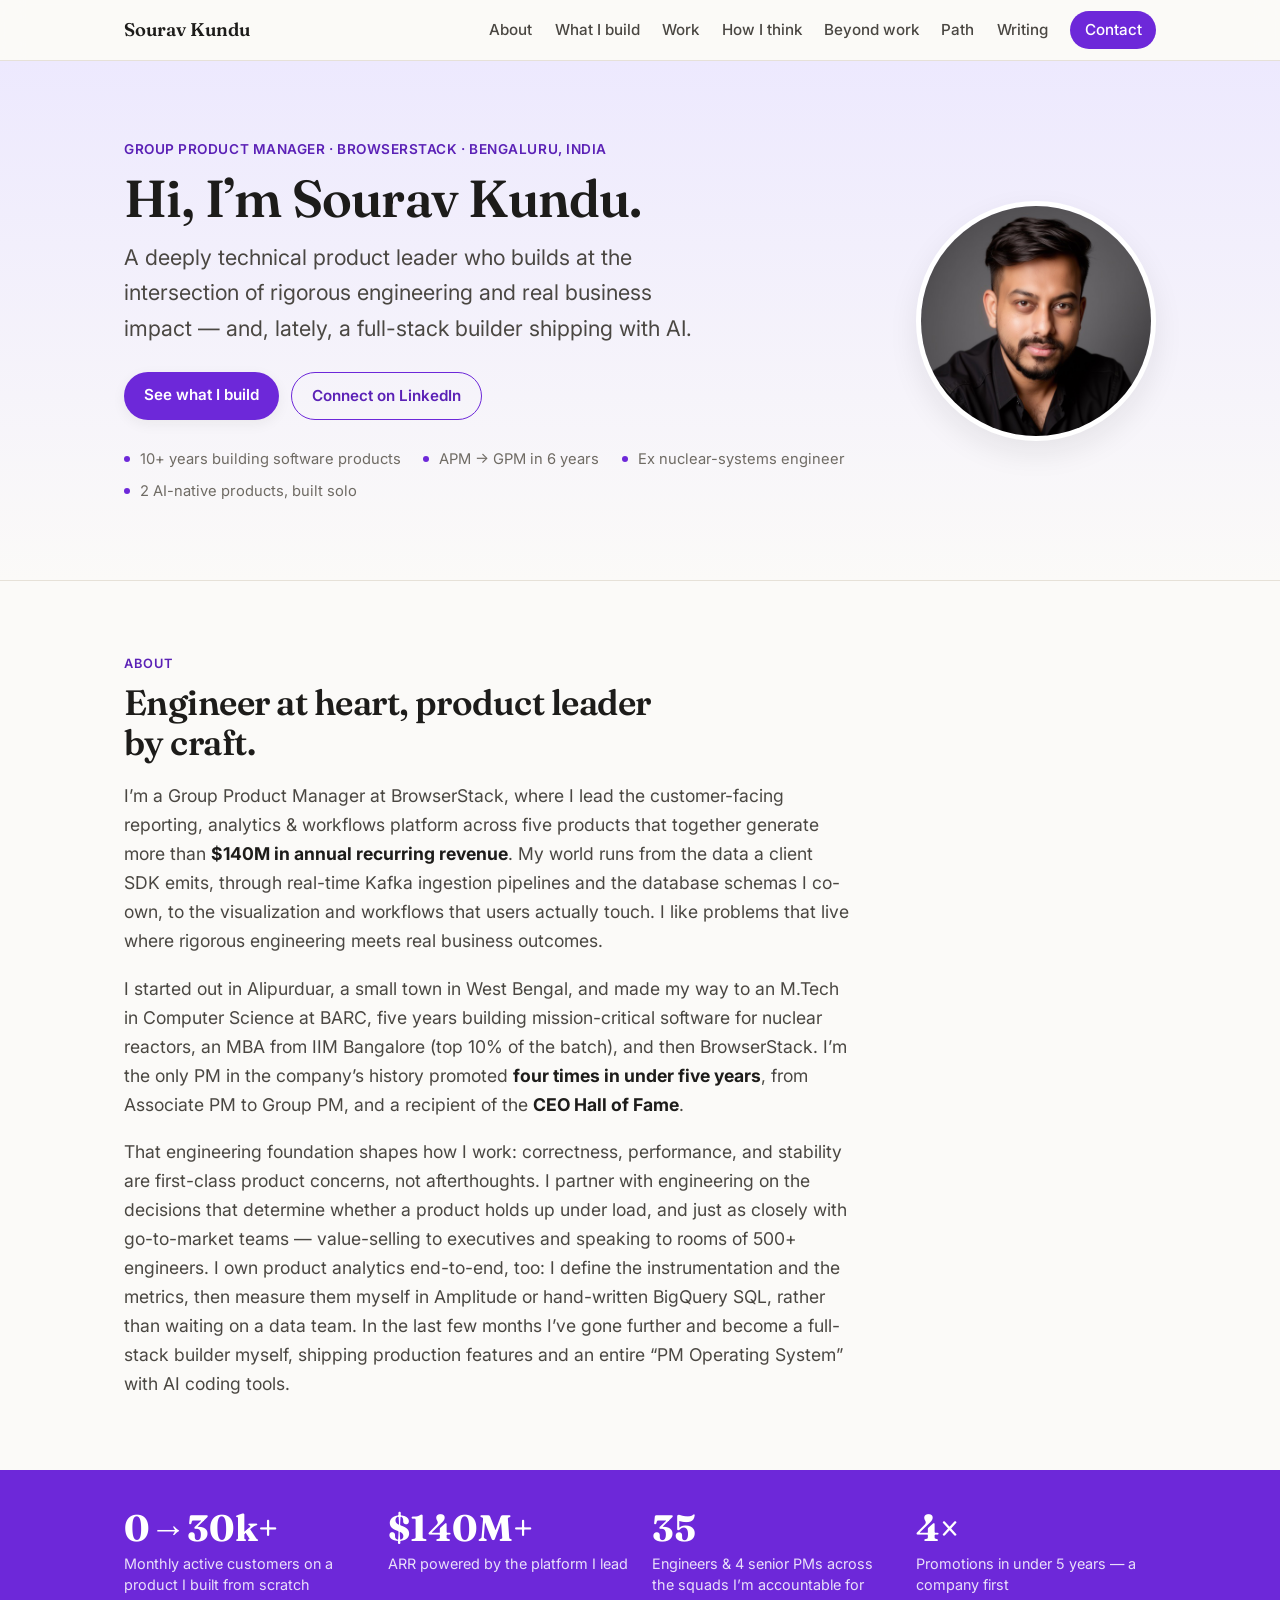
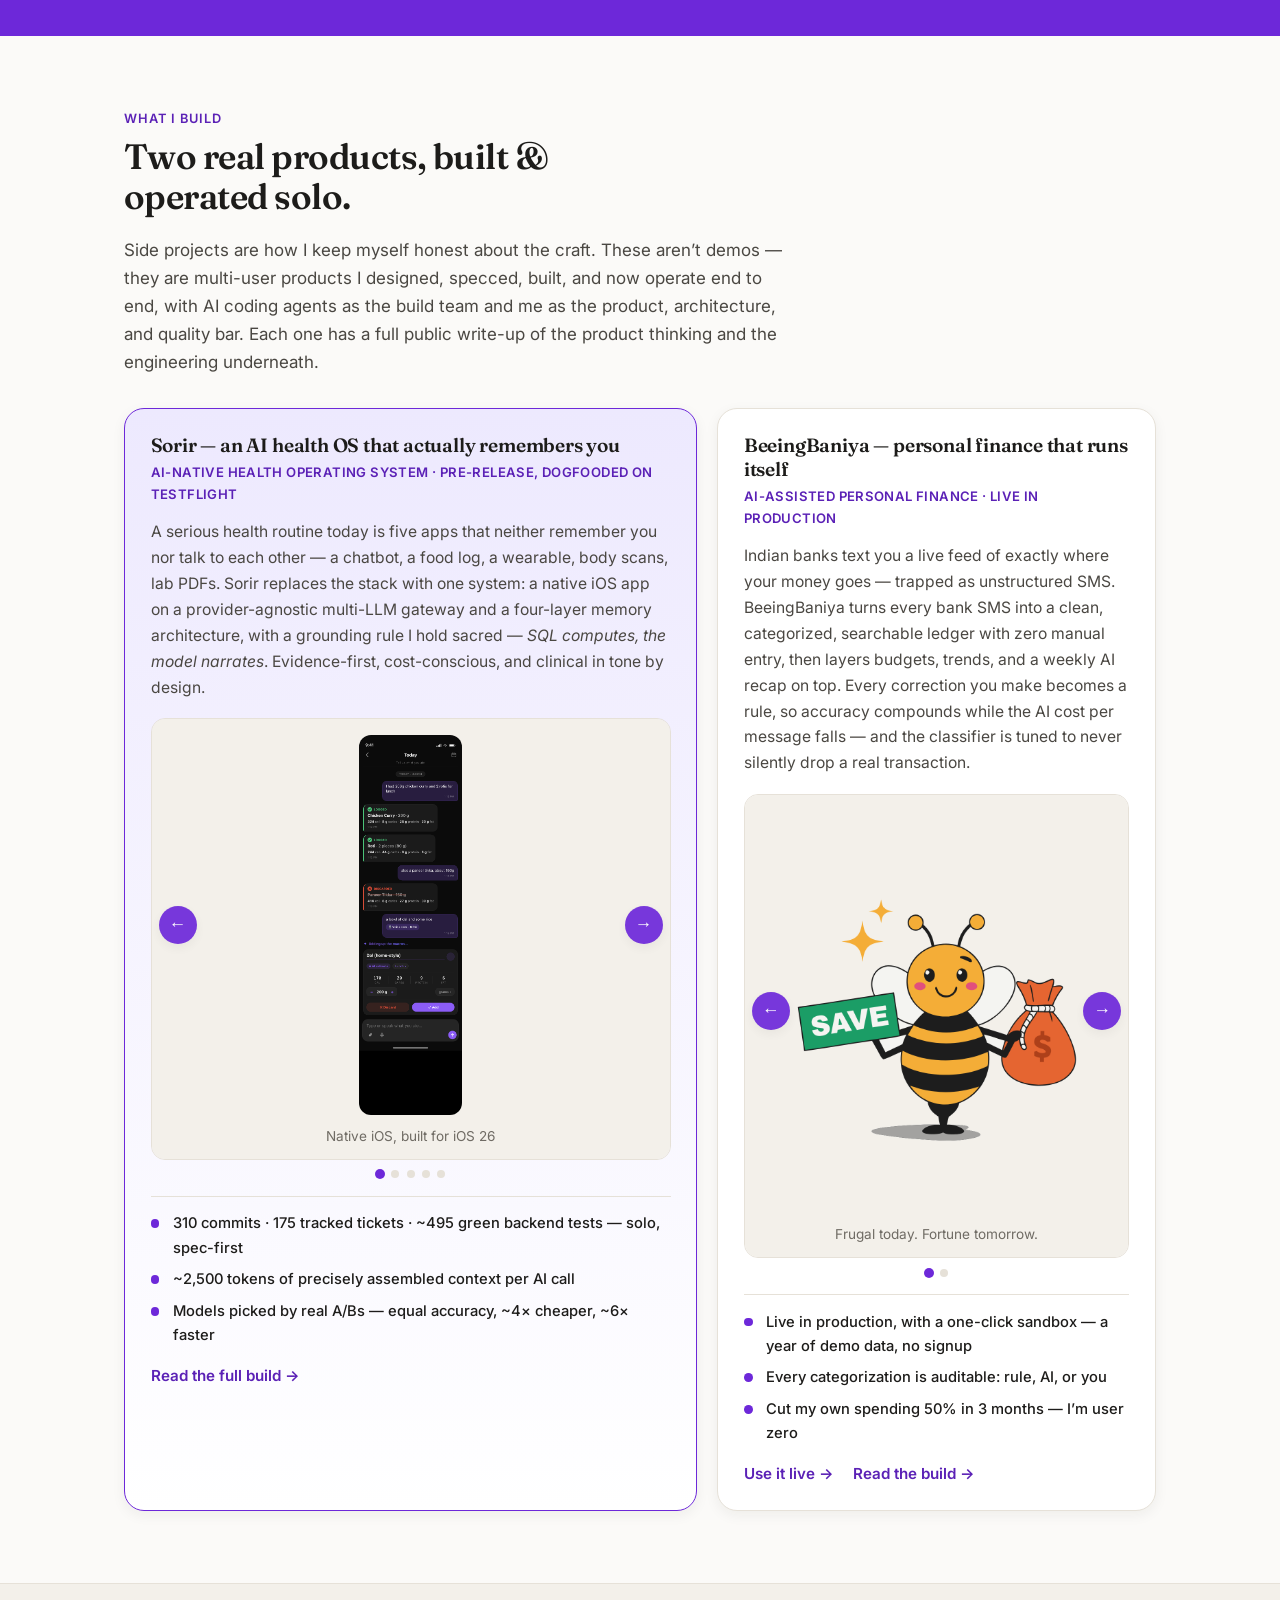
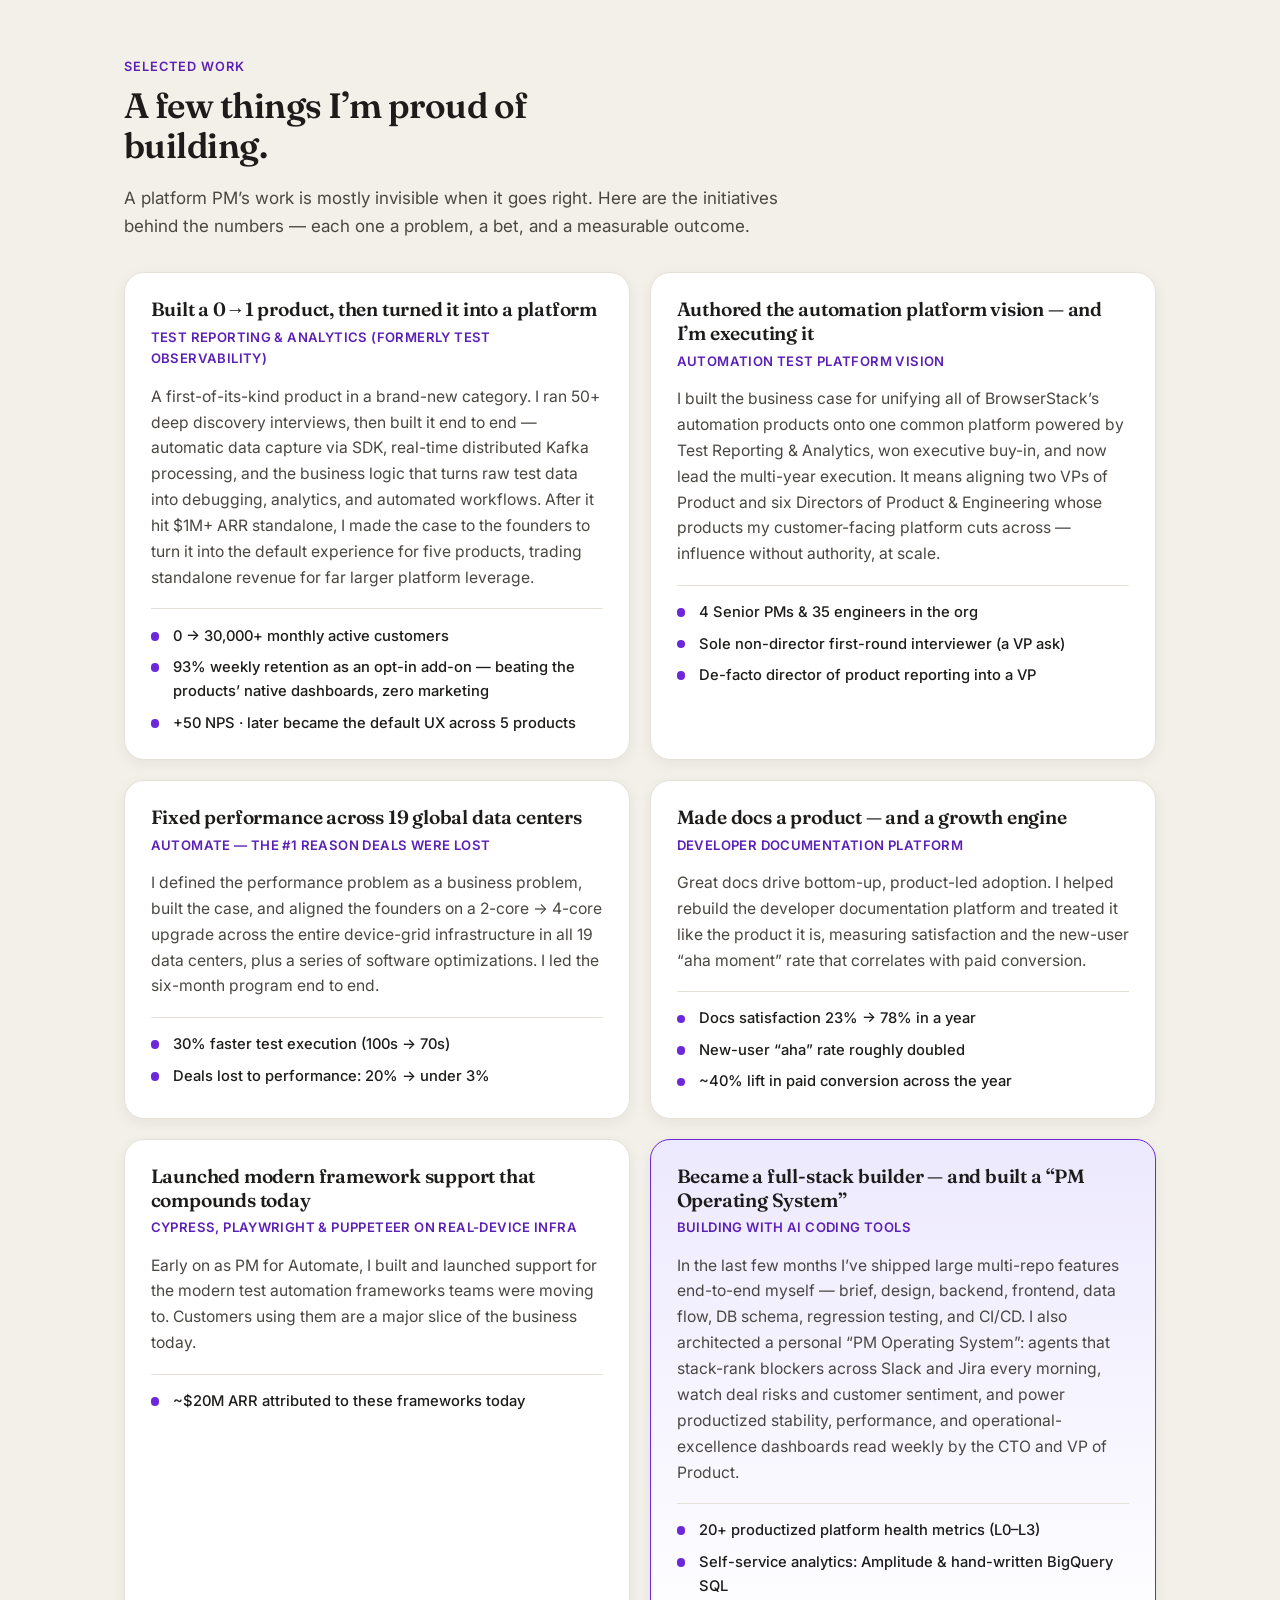
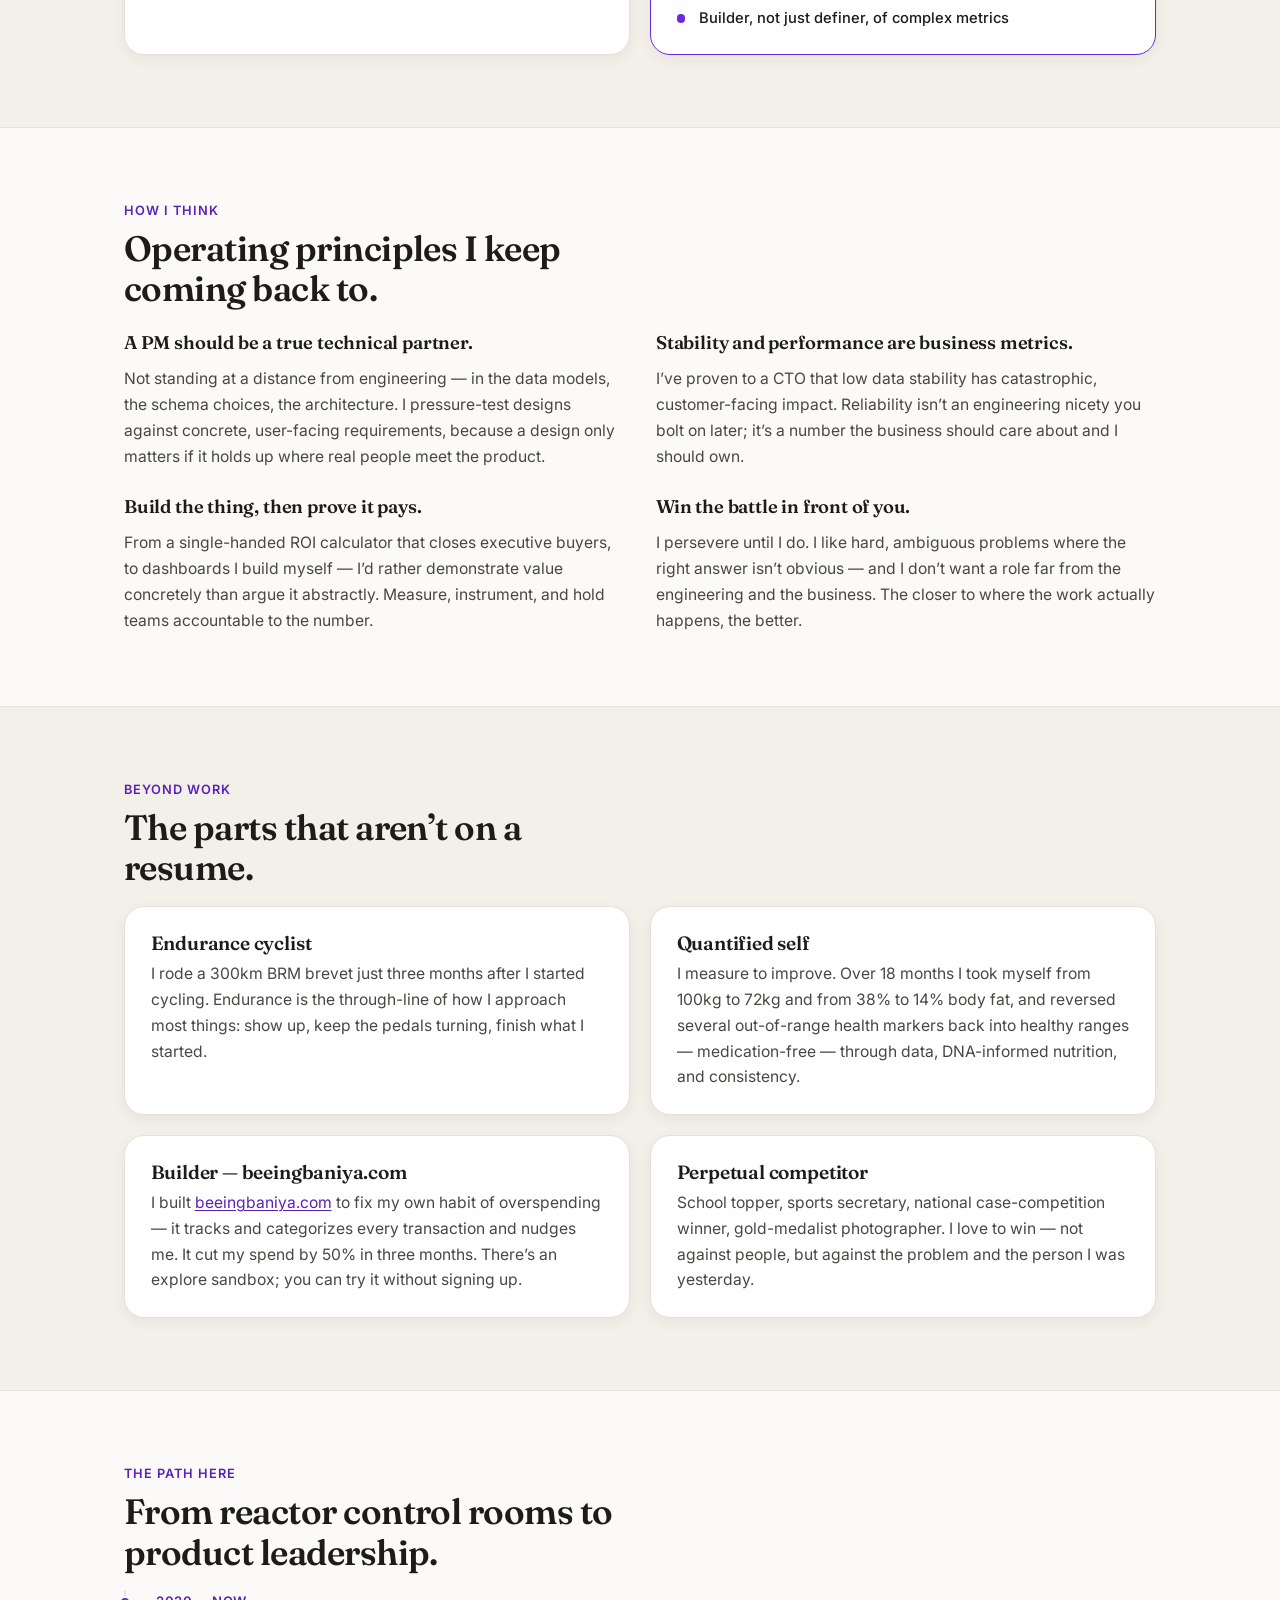
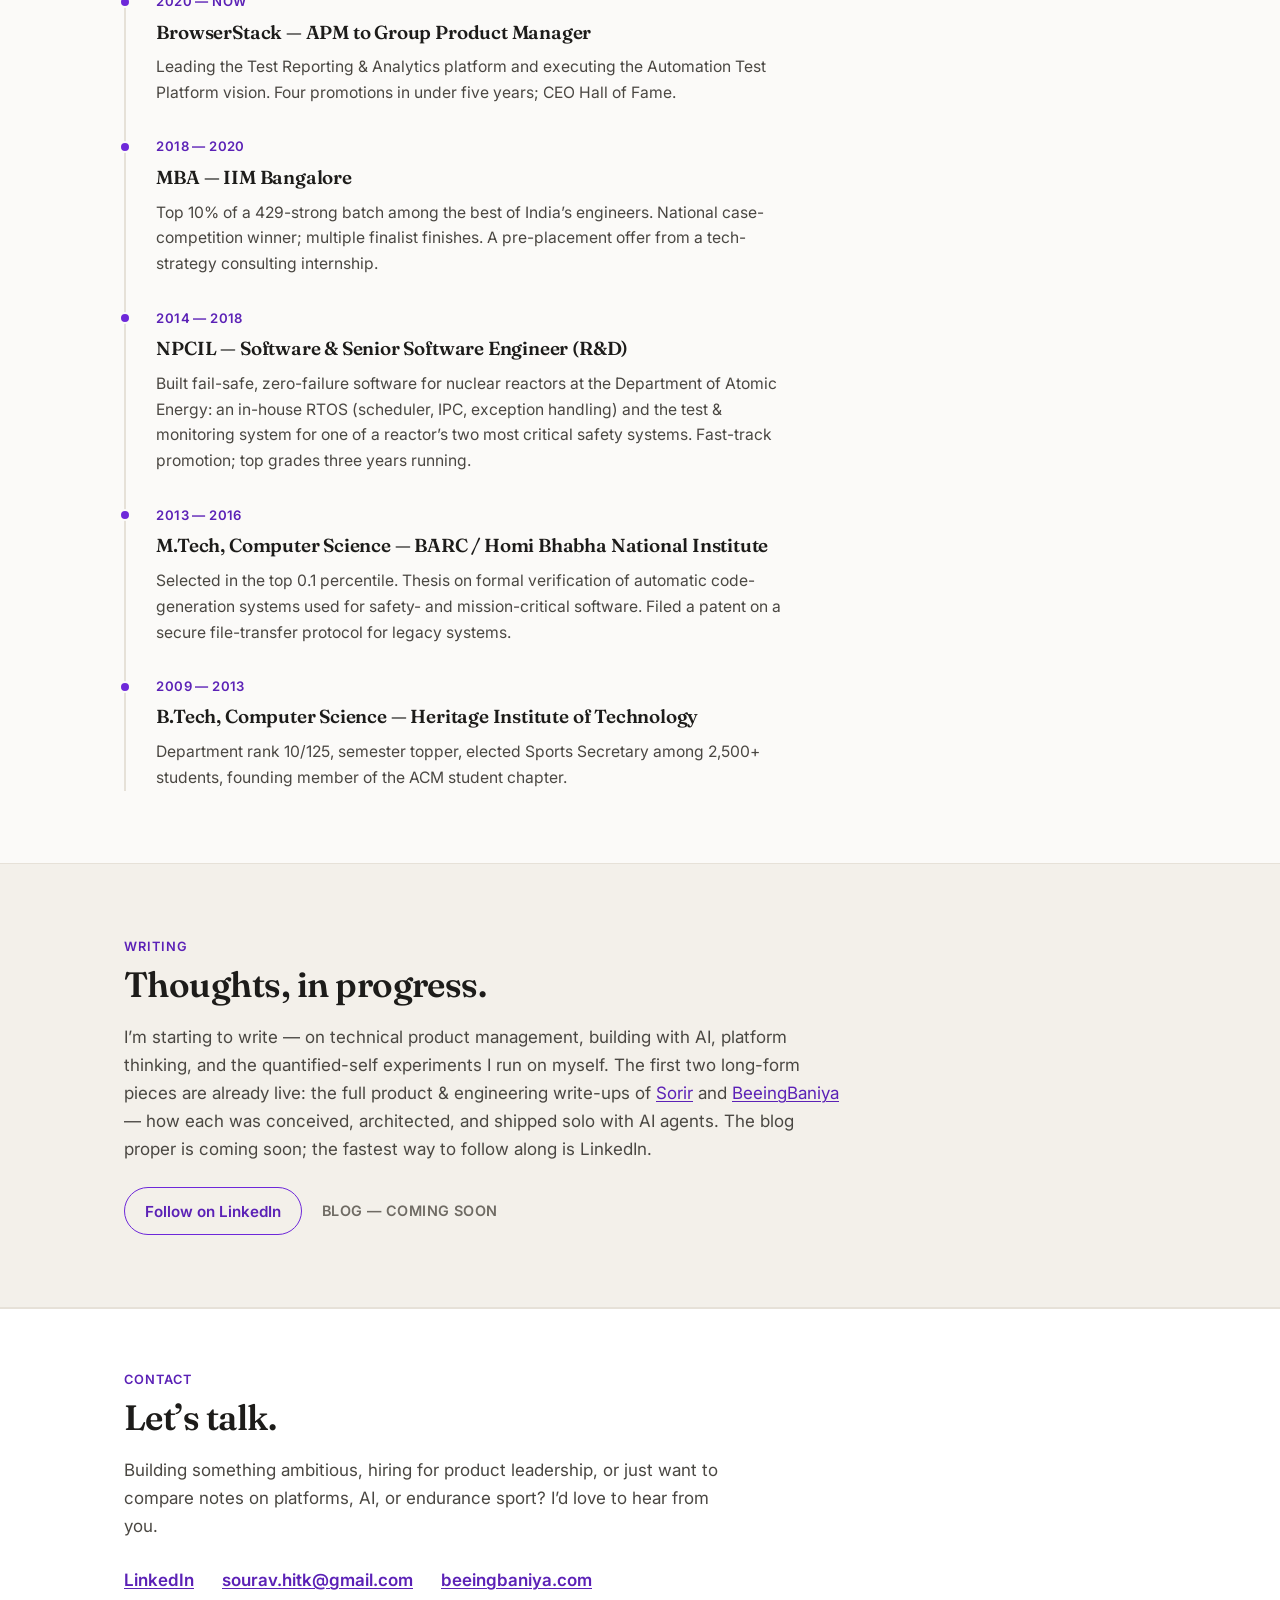
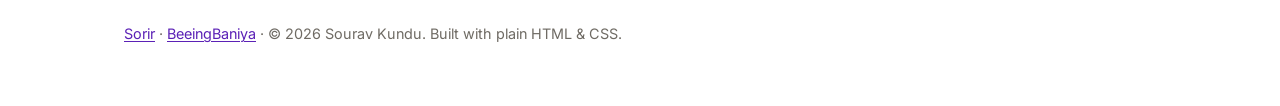
==== commit 7e612548: "Purple brand system, app-screenshot carousels, scroll reveal Brand: the accent token family moves fr" ====
--- a/index.html
+++ b/index.html
@@ -6,7 +6,7 @@
   <title>Sourav Kundu — Technical Product Leader</title>
   <meta name="description" content="Sourav Kundu — technical product leader (Group Product Manager, BrowserStack) and AI-native builder. Creator of Sorir, an AI health OS, and BeeingBaniya, an AI personal-finance app. Ex-nuclear-systems engineer, IIM Bangalore MBA." />
   <meta name="author" content="Sourav Kundu" />
-  <meta name="theme-color" content="#2f5d62" />
+  <meta name="theme-color" content="#6d28d9" />
 
   <!-- Open Graph / social preview -->
   <meta property="og:title" content="Sourav Kundu — Technical Product Leader" />
@@ -24,6 +24,7 @@
   <link href="https://fonts.googleapis.com/css2?family=Inter:wght@400;500;600;700&family=Fraunces:opsz,wght@9..144,500;9..144,600;9..144,700&display=swap" rel="stylesheet" />
 
   <link rel="stylesheet" href="assets/style.css" />
+  <script src="assets/site.js" defer></script>
 
   <!-- Structured data: who Sourav Kundu is (entity SEO) -->
   <script type="application/ld+json">
@@ -197,6 +198,32 @@
               with a grounding rule I hold sacred &mdash; <em>SQL computes, the model
               narrates</em>. Evidence-first, cost-conscious, and clinical in tone by design.
             </p>
+            <div class="carousel" data-carousel aria-label="Sorir app screens">
+              <div class="carousel__track">
+                <figure class="carousel__slide">
+                  <img src="sorir/assets/hero-device.png" alt="Sorir running on an iPhone" width="786" height="2880" loading="lazy" decoding="async" />
+                  <figcaption>Native iOS, built for iOS 26</figcaption>
+                </figure>
+                <figure class="carousel__slide">
+                  <img src="sorir/assets/screen-liveliness.png" alt="Sorir Liveliness screen: a readiness score of 80 against a 60-day personal baseline, with HRV, resting heart rate, sleep, respiration and body-temperature contributors" width="940" height="1888" loading="lazy" decoding="async" />
+                  <figcaption>Liveliness &mdash; readiness scored against your own 60-day baseline</figcaption>
+                </figure>
+                <figure class="carousel__slide">
+                  <img src="sorir/assets/screen-energy.png" alt="Sorir energy dashboard: calorie balance and macros read live from Apple Health" width="786" height="3980" loading="lazy" decoding="async" />
+                  <figcaption>Energy balance, computed live from HealthKit</figcaption>
+                </figure>
+                <figure class="carousel__slide">
+                  <img src="sorir/assets/screen-food-input.png" alt="Sorir food logging: describe a meal in plain language by text or speech" width="1206" height="1500" loading="lazy" decoding="async" />
+                  <figcaption>Say what you ate &mdash; deterministic parsing first, LLM only when needed</figcaption>
+                </figure>
+                <figure class="carousel__slide">
+                  <img src="sorir/assets/screen-sleep.png" alt="Sorir sleep score with a scrubbable hypnogram" width="950" height="1432" loading="lazy" decoding="async" />
+                  <figcaption>Sleep, scored against science-anchored targets</figcaption>
+                </figure>
+              </div>
+              <button class="carousel__btn carousel__btn--prev" type="button" aria-label="Previous slide">&larr;</button>
+              <button class="carousel__btn carousel__btn--next" type="button" aria-label="Next slide">&rarr;</button>
+            </div>
             <ul class="card__metrics">
               <li>310 commits &middot; 175 tracked tickets &middot; ~495 green backend tests &mdash; solo, spec-first</li>
               <li>~2,500 tokens of precisely assembled context per AI call</li>
@@ -218,6 +245,20 @@
               rule, so accuracy compounds while the AI cost per message falls &mdash; and
               the classifier is tuned to never silently drop a real transaction.
             </p>
+            <div class="carousel" data-carousel aria-label="BeeingBaniya visuals">
+              <div class="carousel__track">
+                <figure class="carousel__slide">
+                  <img src="beeingbaniya/assets/mascot-transparent.png" alt="The BeeingBaniya mascot, a bee in a turban" width="1024" height="1024" loading="lazy" decoding="async" />
+                  <figcaption>Frugal today. Fortune tomorrow.</figcaption>
+                </figure>
+                <figure class="carousel__slide">
+                  <img src="beeingbaniya/assets/automation-list.png" alt="iOS Shortcuts automations that forward bank transaction SMS to BeeingBaniya" width="1170" height="2532" loading="lazy" decoding="async" />
+                  <figcaption>One iOS Shortcut forwards every bank SMS &mdash; the ledger builds itself</figcaption>
+                </figure>
+              </div>
+              <button class="carousel__btn carousel__btn--prev" type="button" aria-label="Previous slide">&larr;</button>
+              <button class="carousel__btn carousel__btn--next" type="button" aria-label="Next slide">&rarr;</button>
+            </div>
             <ul class="card__metrics">
               <li>Live in production, with a one-click sandbox &mdash; a year of demo data, no signup</li>
               <li>Every categorization is auditable: rule, AI, or you</li>
--- a/assets/style.css
+++ b/assets/style.css
@@ -10,9 +10,10 @@
   --ink: #1d1c1a;
   --ink-soft: #4a4742;
   --ink-faint: #6f6b64;
-  --accent: #2f5d62;
-  --accent-strong: #244a4e;
-  --accent-tint: #e3ebe9;
+  --accent: #6d28d9;
+  --accent-strong: #5b21b6;
+  --accent-tint: #ede9fe;
+  --accent-contrast: #ffffff;
   --border: #e6e1d8;
   --max-width: 1080px;
   --measure: 940px;
@@ -34,9 +35,10 @@
     --ink: #f1efe9;
     --ink-soft: #c3c0b9;
     --ink-faint: #9a968e;
-    --accent: #7fb3b2;
-    --accent-strong: #9cc6c5;
-    --accent-tint: #243033;
+    --accent: #a78bfa;
+    --accent-strong: #c4b5fd;
+    --accent-tint: #2b2344;
+    --accent-contrast: #17102b;
     --border: #2f3438;
     --shadow: 0 12px 30px rgba(0, 0, 0, 0.4);
     --shadow-sm: 0 4px 14px rgba(0, 0, 0, 0.35);
@@ -144,6 +146,7 @@
   padding: 0.4rem 0.9rem;
   border-radius: 999px;
 }
+.nav__cta { color: var(--accent-contrast) !important; }
 .nav__cta:hover { background: var(--accent-strong); }
 
 .nav__toggle {
@@ -281,9 +284,11 @@
   transition: transform 0.12s ease, background 0.12s ease, color 0.12s ease;
 }
 .btn:active { transform: translateY(1px); }
-.btn--primary { background: var(--accent); color: #fff; }
-.btn--primary:hover { background: var(--accent-strong); color: #fff; }
-.btn--ghost { border: 1.5px solid var(--accent); color: var(--accent-strong); }
+.btn--primary { background: var(--accent); color: var(--accent-contrast); box-shadow: var(--shadow-sm); }
+.btn--primary:hover { background: var(--accent-strong); color: var(--accent-contrast); }
+.btn--secondary,
+.btn--ghost { border: 1.5px solid var(--accent); color: var(--accent-strong); background: transparent; }
+.btn--secondary:hover,
 .btn--ghost:hover { background: var(--accent-tint); }
 
 /* ---------- Sections ---------- */
@@ -528,3 +533,97 @@
   text-decoration: none;
 }
 .card__links a:hover { text-decoration: underline; }
+
+
+/* ============================================================
+   Carousel (What I build) — no dependencies, scroll-snap based
+   ============================================================ */
+.carousel { position: relative; margin: 1.1rem 0 0.2rem; }
+.carousel__track {
+  display: flex;
+  gap: 0.75rem;
+  overflow-x: auto;
+  scroll-snap-type: x mandatory;
+  scroll-behavior: smooth;
+  border-radius: var(--radius);
+  background: var(--surface-alt);
+  border: 1px solid var(--border);
+  -ms-overflow-style: none;
+  scrollbar-width: none;
+}
+.carousel__track::-webkit-scrollbar { display: none; }
+.carousel__slide {
+  flex: 0 0 100%;
+  scroll-snap-align: center;
+  display: grid;
+  grid-template-rows: 1fr auto;
+  justify-items: center;
+  padding: 1rem 1rem 0.75rem;
+  margin: 0;
+}
+.carousel__slide img {
+  height: 380px;
+  max-width: 100%;
+  width: auto;
+  object-fit: contain;
+  border-radius: 12px;
+}
+.carousel__slide figcaption {
+  margin-top: 0.6rem;
+  font-size: 0.85rem;
+  color: var(--ink-faint);
+  text-align: center;
+}
+.carousel__btn {
+  position: absolute;
+  top: 45%;
+  transform: translateY(-50%);
+  width: 38px;
+  height: 38px;
+  border-radius: 50%;
+  border: none;
+  background: var(--accent);
+  color: var(--accent-contrast);
+  font-size: 1.1rem;
+  line-height: 1;
+  cursor: pointer;
+  display: grid;
+  place-items: center;
+  box-shadow: var(--shadow-sm);
+  opacity: 0.92;
+  transition: opacity 0.12s ease, background 0.12s ease;
+}
+.carousel__btn:hover { opacity: 1; background: var(--accent-strong); }
+.carousel__btn--prev { left: 0.5rem; }
+.carousel__btn--next { right: 0.5rem; }
+.carousel__dots {
+  display: flex;
+  justify-content: center;
+  gap: 0.45rem;
+  margin-top: 0.65rem;
+}
+.carousel__dot {
+  width: 8px;
+  height: 8px;
+  border-radius: 50%;
+  border: none;
+  padding: 0;
+  background: var(--border);
+  cursor: pointer;
+  transition: background 0.15s ease, transform 0.15s ease;
+}
+.carousel__dot.is-active { background: var(--accent); transform: scale(1.25); }
+
+/* ============================================================
+   Scroll-reveal (progressive enhancement; JS adds .reveal)
+   ============================================================ */
+.reveal {
+  opacity: 0;
+  transform: translateY(16px);
+  transition: opacity 0.55s ease, transform 0.55s ease;
+}
+.reveal.is-in { opacity: 1; transform: none; }
+@media (prefers-reduced-motion: reduce) {
+  .reveal { opacity: 1; transform: none; transition: none; }
+  .carousel__track { scroll-behavior: auto; }
+}
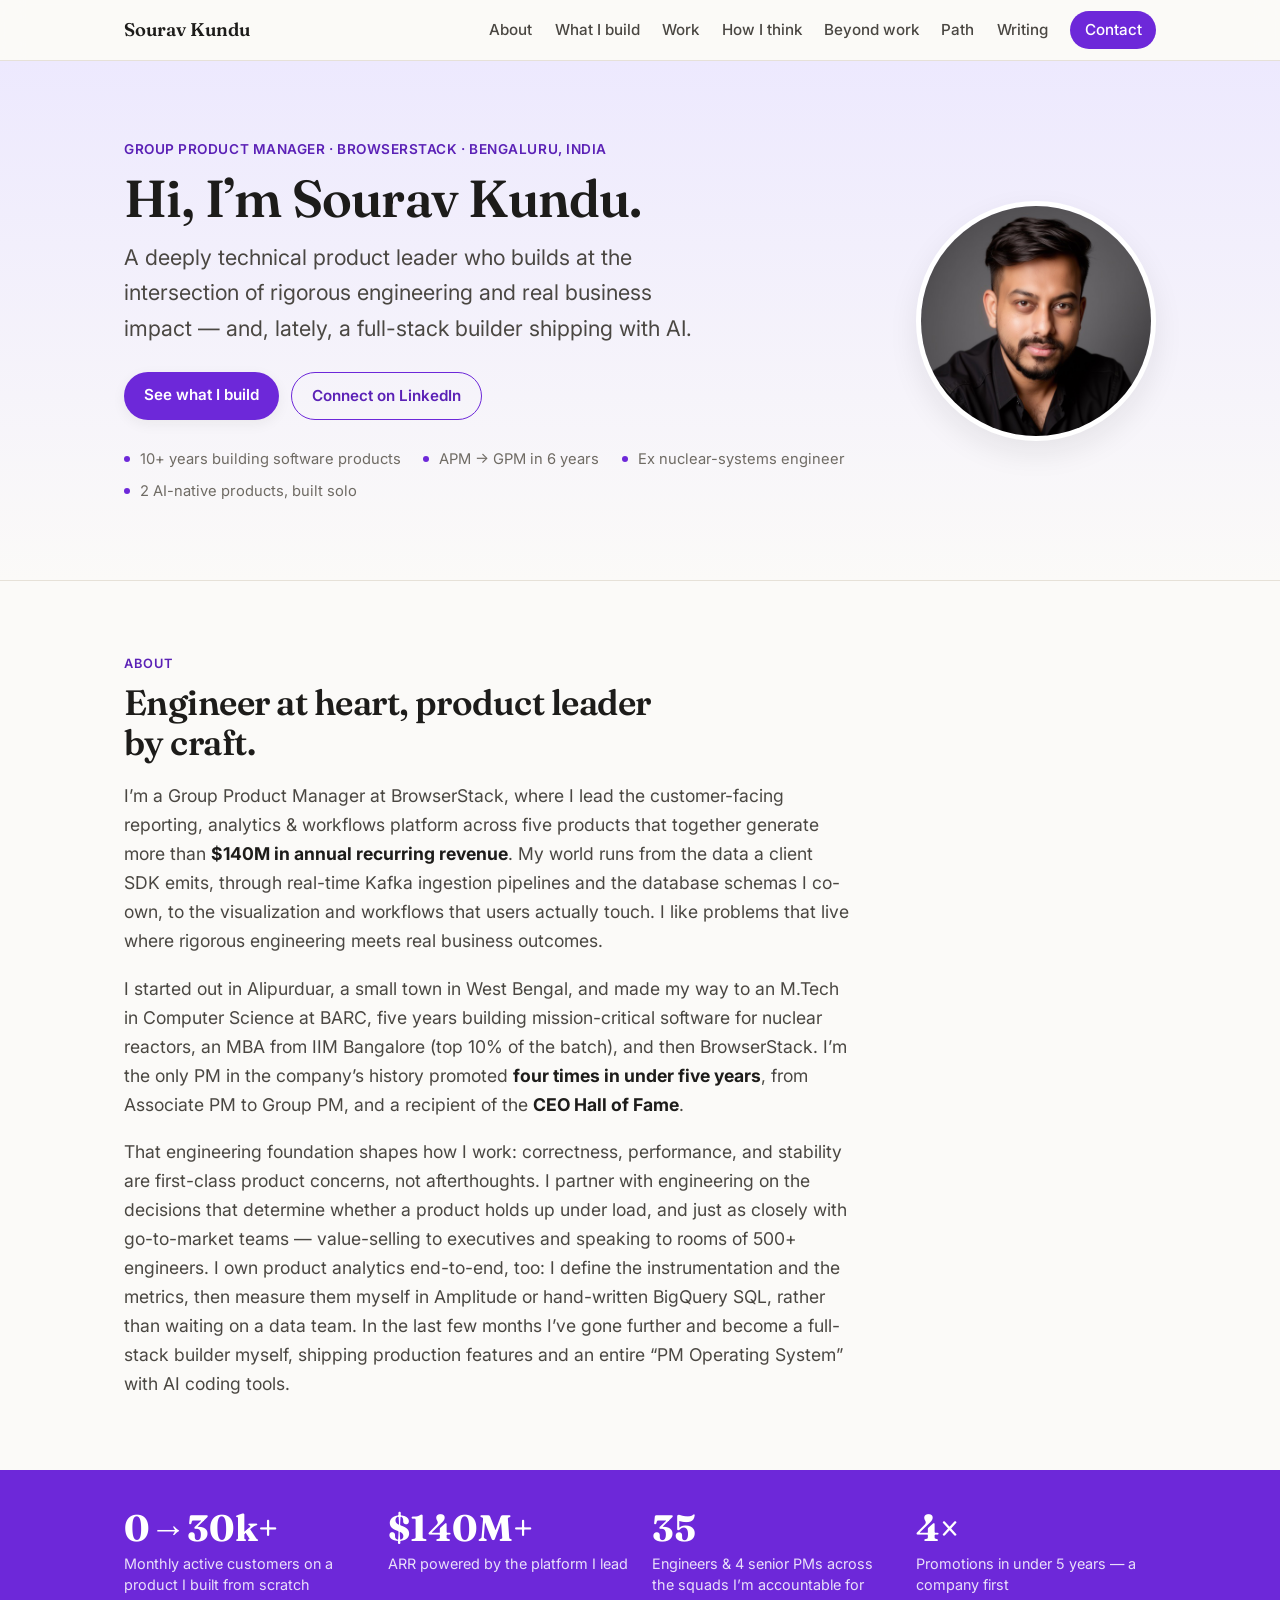
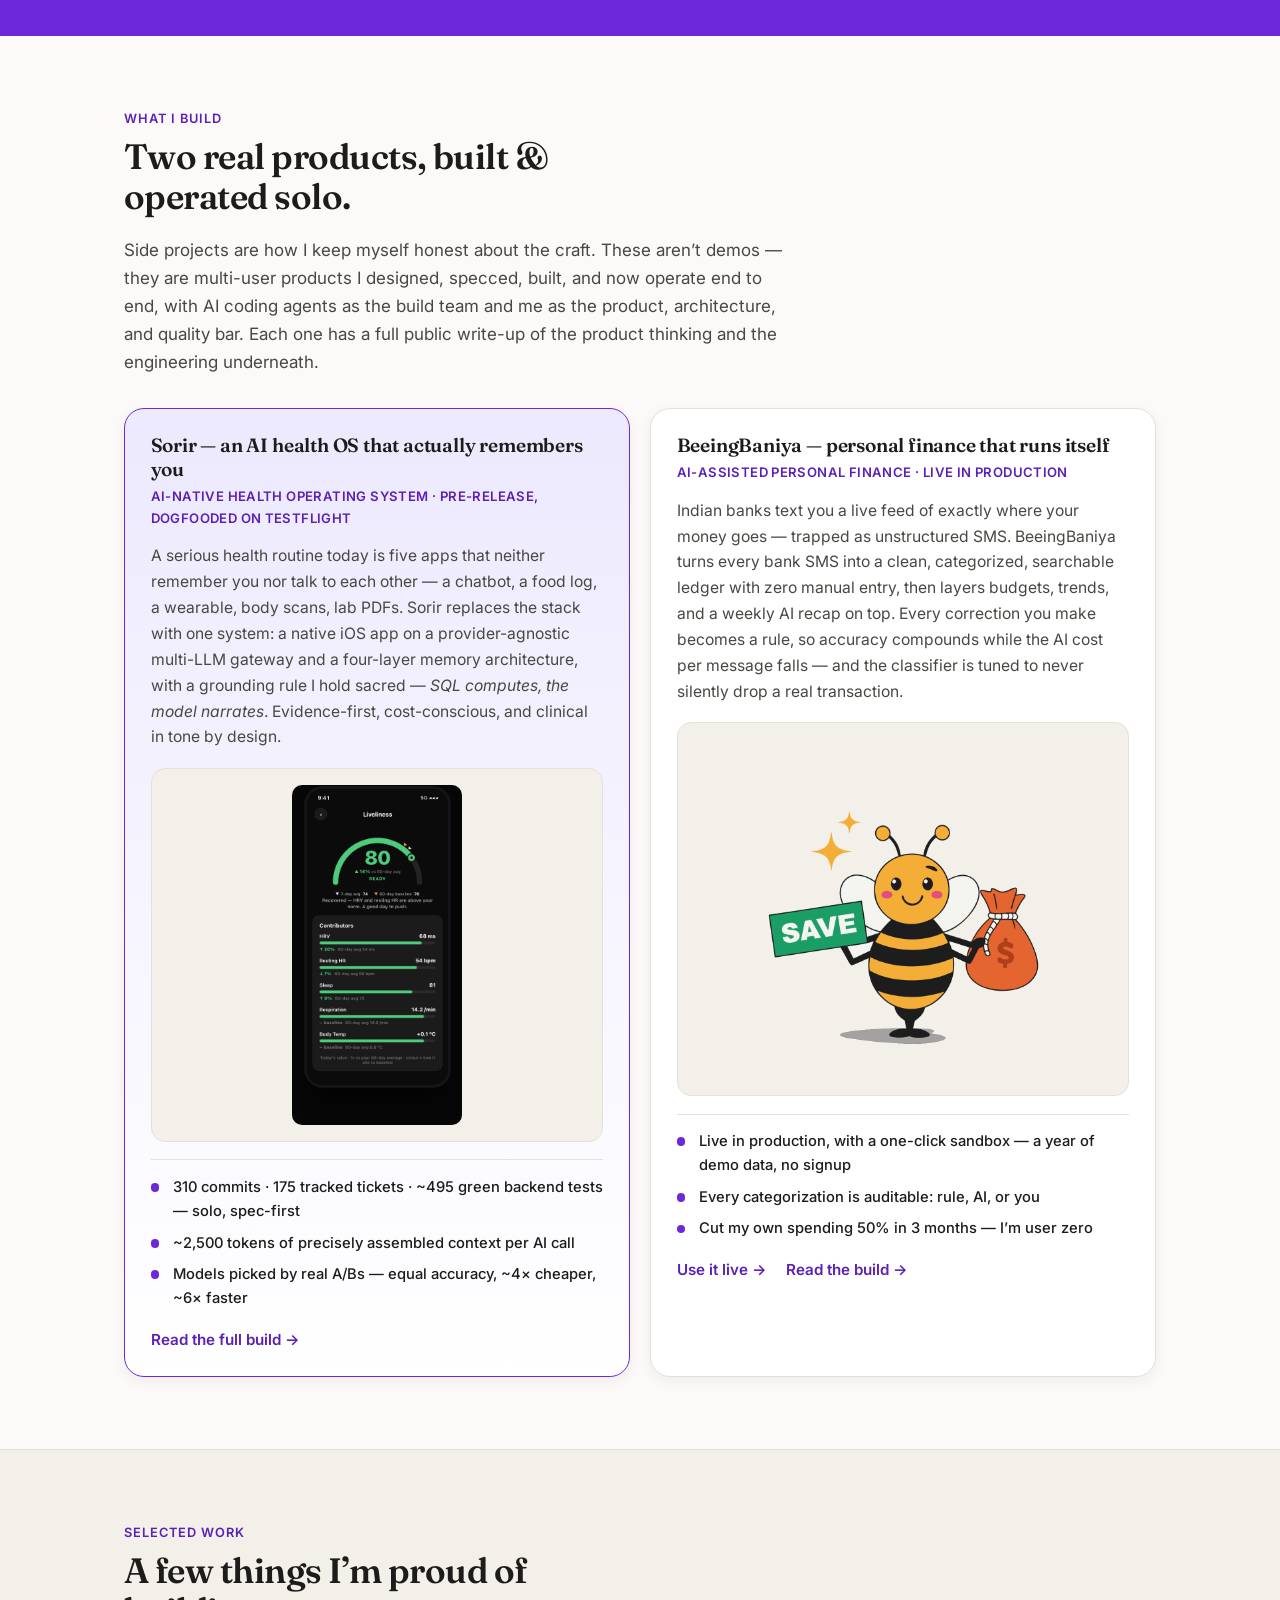
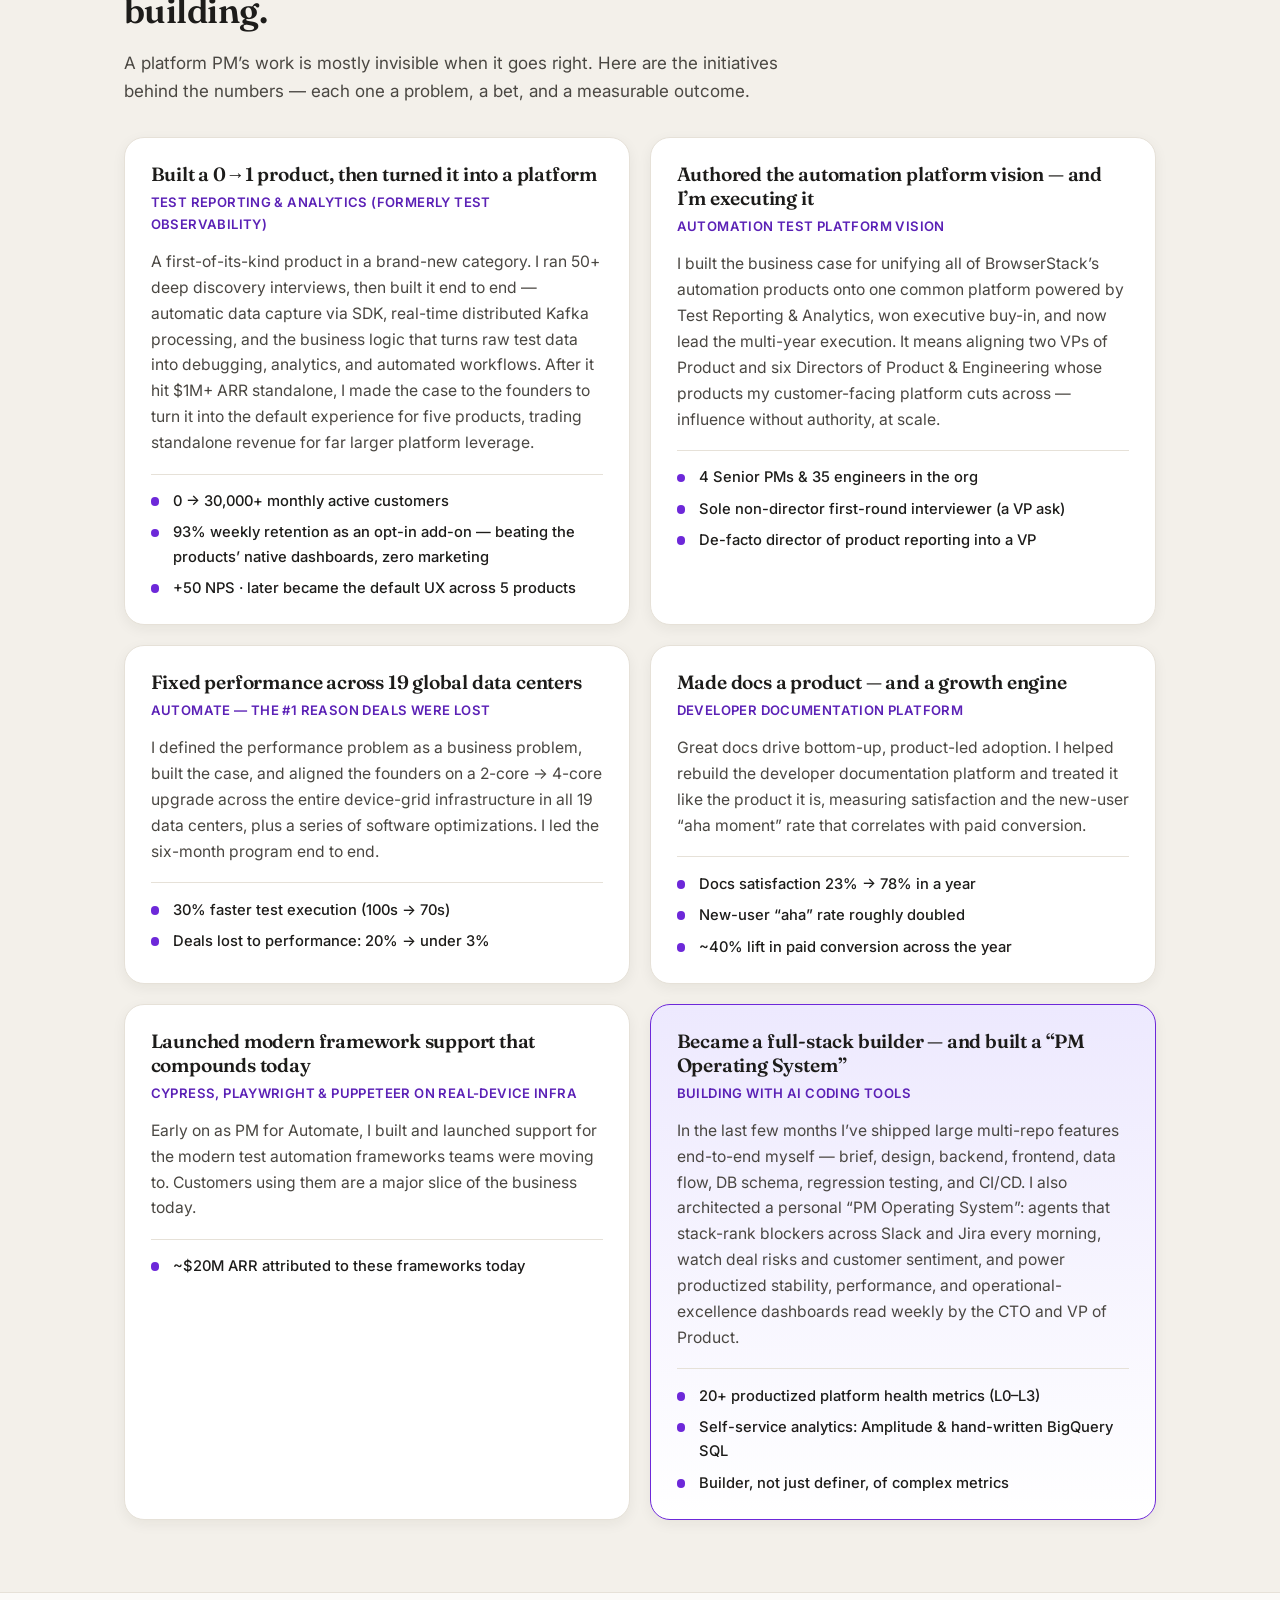
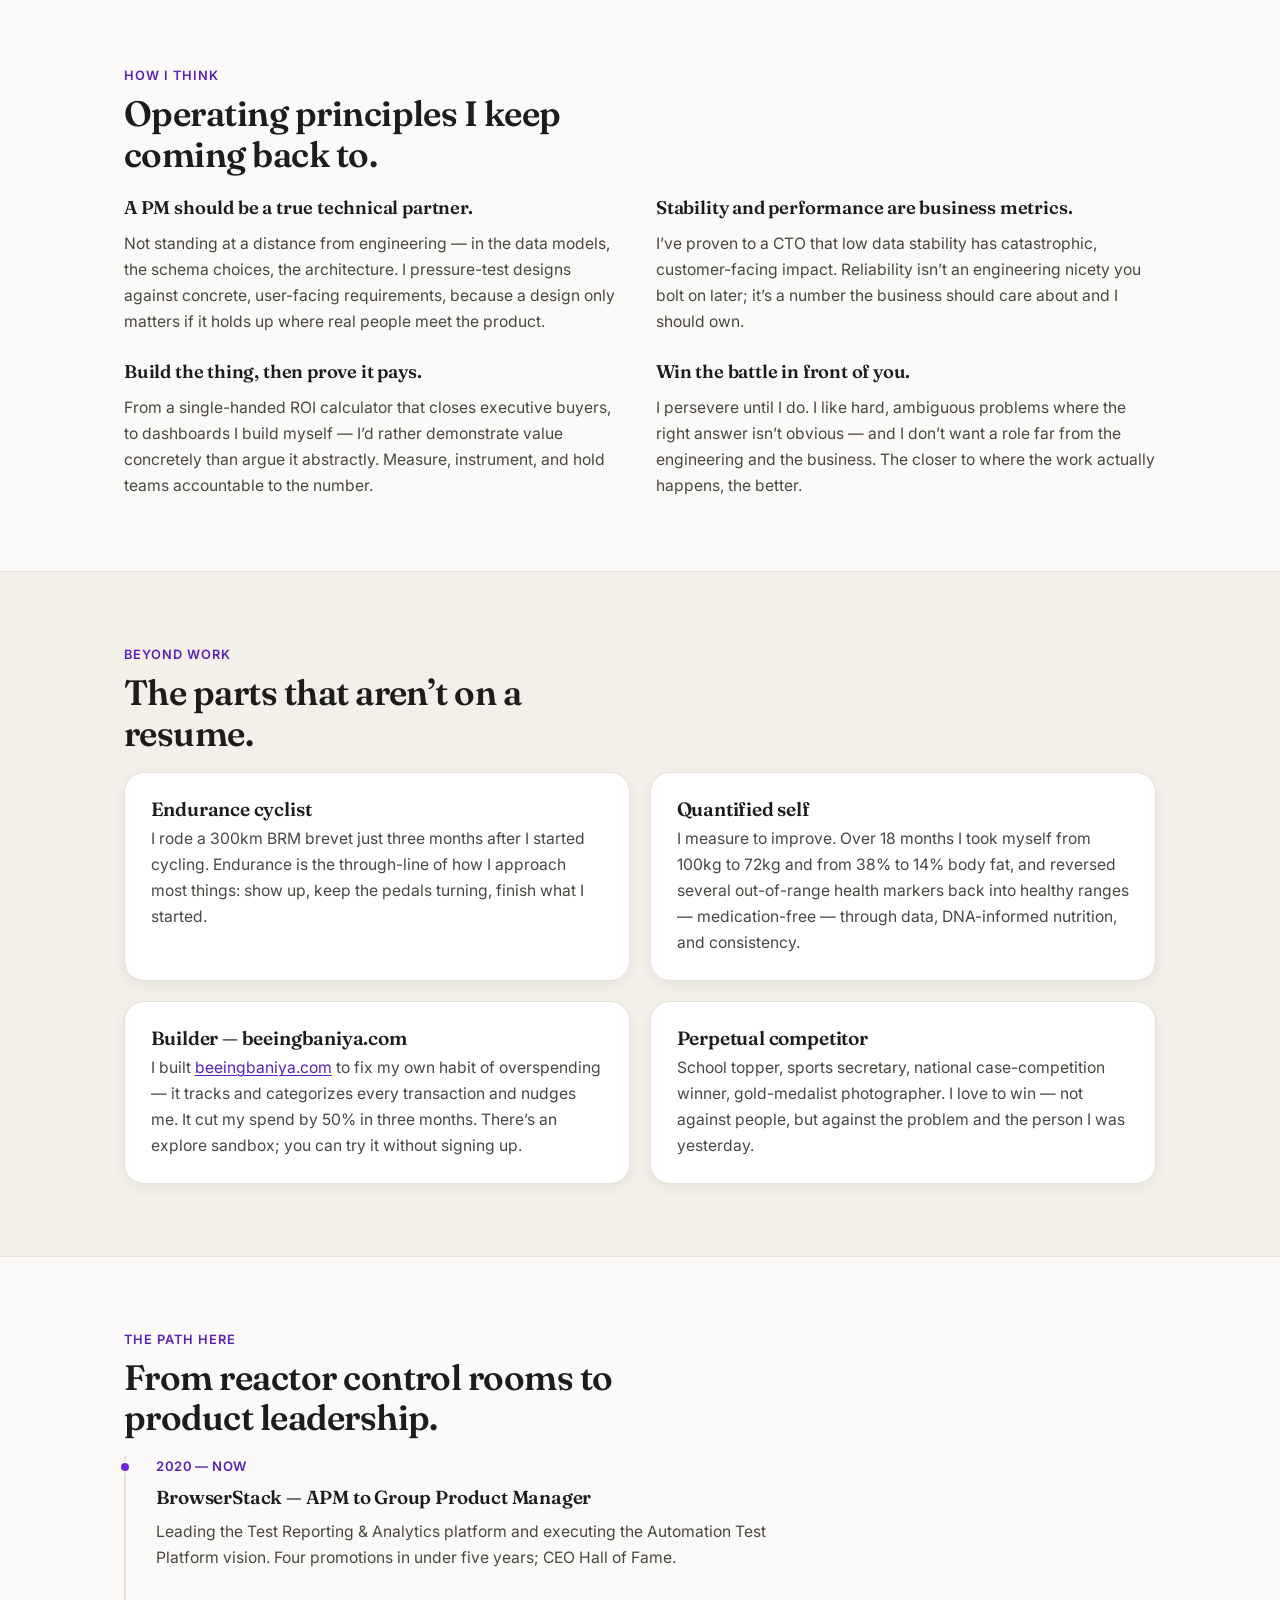
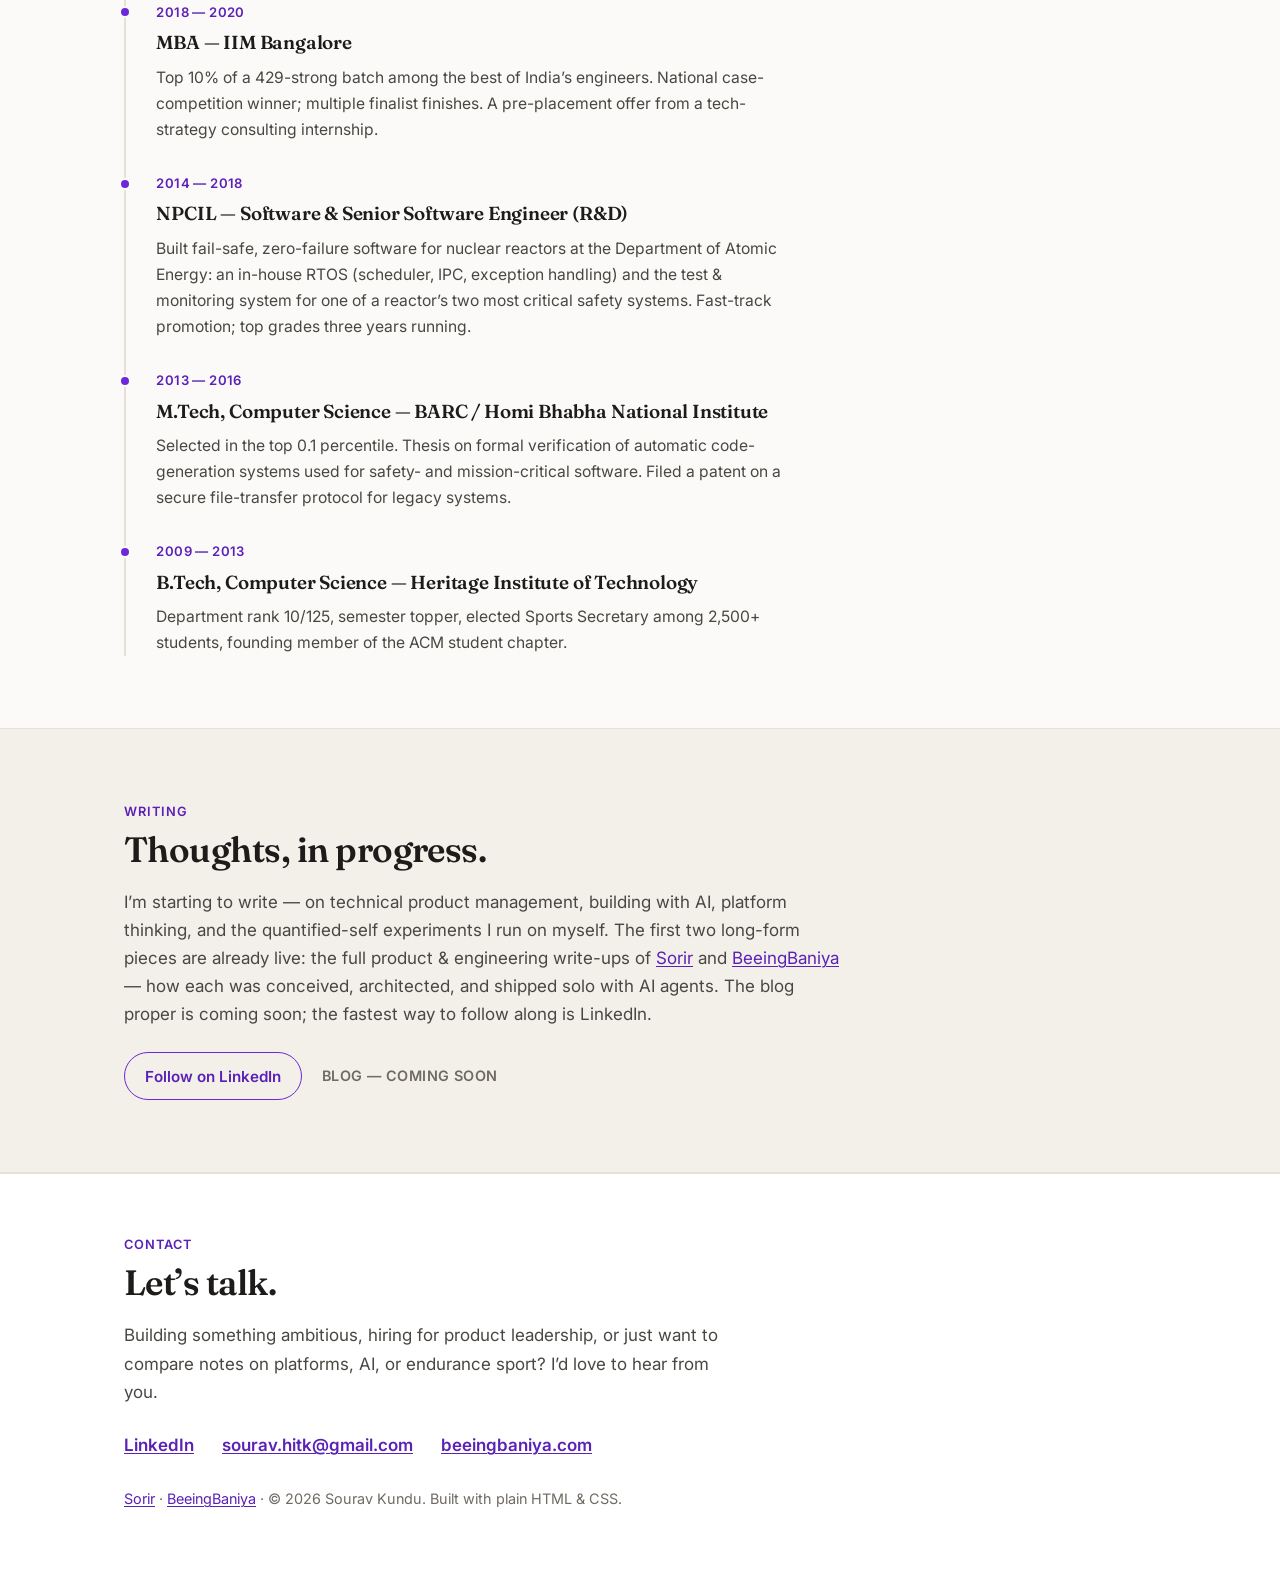
==== commit d3592458: "Remove the carousels; one clean static image per product card Sourav's call: the carousels looked ba" ====
--- a/index.html
+++ b/index.html
@@ -198,32 +198,9 @@
               with a grounding rule I hold sacred &mdash; <em>SQL computes, the model
               narrates</em>. Evidence-first, cost-conscious, and clinical in tone by design.
             </p>
-            <div class="carousel" data-carousel aria-label="Sorir app screens">
-              <div class="carousel__track">
-                <figure class="carousel__slide">
-                  <img src="sorir/assets/hero-device.png" alt="Sorir running on an iPhone" width="786" height="2880" loading="lazy" decoding="async" />
-                  <figcaption>Native iOS, built for iOS 26</figcaption>
-                </figure>
-                <figure class="carousel__slide">
-                  <img src="sorir/assets/screen-liveliness.png" alt="Sorir Liveliness screen: a readiness score of 80 against a 60-day personal baseline, with HRV, resting heart rate, sleep, respiration and body-temperature contributors" width="940" height="1888" loading="lazy" decoding="async" />
-                  <figcaption>Liveliness &mdash; readiness scored against your own 60-day baseline</figcaption>
-                </figure>
-                <figure class="carousel__slide">
-                  <img src="sorir/assets/screen-energy.png" alt="Sorir energy dashboard: calorie balance and macros read live from Apple Health" width="786" height="3980" loading="lazy" decoding="async" />
-                  <figcaption>Energy balance, computed live from HealthKit</figcaption>
-                </figure>
-                <figure class="carousel__slide">
-                  <img src="sorir/assets/screen-food-input.png" alt="Sorir food logging: describe a meal in plain language by text or speech" width="1206" height="1500" loading="lazy" decoding="async" />
-                  <figcaption>Say what you ate &mdash; deterministic parsing first, LLM only when needed</figcaption>
-                </figure>
-                <figure class="carousel__slide">
-                  <img src="sorir/assets/screen-sleep.png" alt="Sorir sleep score with a scrubbable hypnogram" width="950" height="1432" loading="lazy" decoding="async" />
-                  <figcaption>Sleep, scored against science-anchored targets</figcaption>
-                </figure>
-              </div>
-              <button class="carousel__btn carousel__btn--prev" type="button" aria-label="Previous slide">&larr;</button>
-              <button class="carousel__btn carousel__btn--next" type="button" aria-label="Next slide">&rarr;</button>
-            </div>
+            <figure class="card__media">
+              <img src="sorir/assets/screen-liveliness.png" alt="Sorir Liveliness screen: a readiness score of 80 against a 60-day personal baseline" width="940" height="1888" loading="lazy" decoding="async" />
+            </figure>
             <ul class="card__metrics">
               <li>310 commits &middot; 175 tracked tickets &middot; ~495 green backend tests &mdash; solo, spec-first</li>
               <li>~2,500 tokens of precisely assembled context per AI call</li>
@@ -245,20 +222,9 @@
               rule, so accuracy compounds while the AI cost per message falls &mdash; and
               the classifier is tuned to never silently drop a real transaction.
             </p>
-            <div class="carousel" data-carousel aria-label="BeeingBaniya visuals">
-              <div class="carousel__track">
-                <figure class="carousel__slide">
-                  <img src="beeingbaniya/assets/mascot-transparent.png" alt="The BeeingBaniya mascot, a bee in a turban" width="1024" height="1024" loading="lazy" decoding="async" />
-                  <figcaption>Frugal today. Fortune tomorrow.</figcaption>
-                </figure>
-                <figure class="carousel__slide">
-                  <img src="beeingbaniya/assets/automation-list.png" alt="iOS Shortcuts automations that forward bank transaction SMS to BeeingBaniya" width="1170" height="2532" loading="lazy" decoding="async" />
-                  <figcaption>One iOS Shortcut forwards every bank SMS &mdash; the ledger builds itself</figcaption>
-                </figure>
-              </div>
-              <button class="carousel__btn carousel__btn--prev" type="button" aria-label="Previous slide">&larr;</button>
-              <button class="carousel__btn carousel__btn--next" type="button" aria-label="Next slide">&rarr;</button>
-            </div>
+            <figure class="card__media">
+              <img src="beeingbaniya/assets/mascot-transparent.png" alt="The BeeingBaniya mascot" width="1024" height="1024" loading="lazy" decoding="async" />
+            </figure>
             <ul class="card__metrics">
               <li>Live in production, with a one-click sandbox &mdash; a year of demo data, no signup</li>
               <li>Every categorization is auditable: rule, AI, or you</li>
--- a/assets/style.css
+++ b/assets/style.css
@@ -536,85 +536,6 @@
 
 
 /* ============================================================
-   Carousel (What I build) — no dependencies, scroll-snap based
-   ============================================================ */
-.carousel { position: relative; margin: 1.1rem 0 0.2rem; }
-.carousel__track {
-  display: flex;
-  gap: 0.75rem;
-  overflow-x: auto;
-  scroll-snap-type: x mandatory;
-  scroll-behavior: smooth;
-  border-radius: var(--radius);
-  background: var(--surface-alt);
-  border: 1px solid var(--border);
-  -ms-overflow-style: none;
-  scrollbar-width: none;
-}
-.carousel__track::-webkit-scrollbar { display: none; }
-.carousel__slide {
-  flex: 0 0 100%;
-  scroll-snap-align: center;
-  display: grid;
-  grid-template-rows: 1fr auto;
-  justify-items: center;
-  padding: 1rem 1rem 0.75rem;
-  margin: 0;
-}
-.carousel__slide img {
-  height: 380px;
-  max-width: 100%;
-  width: auto;
-  object-fit: contain;
-  border-radius: 12px;
-}
-.carousel__slide figcaption {
-  margin-top: 0.6rem;
-  font-size: 0.85rem;
-  color: var(--ink-faint);
-  text-align: center;
-}
-.carousel__btn {
-  position: absolute;
-  top: 45%;
-  transform: translateY(-50%);
-  width: 38px;
-  height: 38px;
-  border-radius: 50%;
-  border: none;
-  background: var(--accent);
-  color: var(--accent-contrast);
-  font-size: 1.1rem;
-  line-height: 1;
-  cursor: pointer;
-  display: grid;
-  place-items: center;
-  box-shadow: var(--shadow-sm);
-  opacity: 0.92;
-  transition: opacity 0.12s ease, background 0.12s ease;
-}
-.carousel__btn:hover { opacity: 1; background: var(--accent-strong); }
-.carousel__btn--prev { left: 0.5rem; }
-.carousel__btn--next { right: 0.5rem; }
-.carousel__dots {
-  display: flex;
-  justify-content: center;
-  gap: 0.45rem;
-  margin-top: 0.65rem;
-}
-.carousel__dot {
-  width: 8px;
-  height: 8px;
-  border-radius: 50%;
-  border: none;
-  padding: 0;
-  background: var(--border);
-  cursor: pointer;
-  transition: background 0.15s ease, transform 0.15s ease;
-}
-.carousel__dot.is-active { background: var(--accent); transform: scale(1.25); }
-
-/* ============================================================
    Scroll-reveal (progressive enhancement; JS adds .reveal)
    ============================================================ */
 .reveal {
@@ -625,5 +546,22 @@
 .reveal.is-in { opacity: 1; transform: none; }
 @media (prefers-reduced-motion: reduce) {
   .reveal { opacity: 1; transform: none; transition: none; }
-  .carousel__track { scroll-behavior: auto; }
-}
+}
+
+/* Static product image inside a card */
+.card__media {
+  margin: 1.1rem 0 0.2rem;
+  padding: 1rem;
+  background: var(--surface-alt);
+  border: 1px solid var(--border);
+  border-radius: var(--radius);
+  display: grid;
+  place-items: center;
+}
+.card__media img {
+  height: 340px;
+  width: auto;
+  max-width: 100%;
+  object-fit: contain;
+  border-radius: 10px;
+}
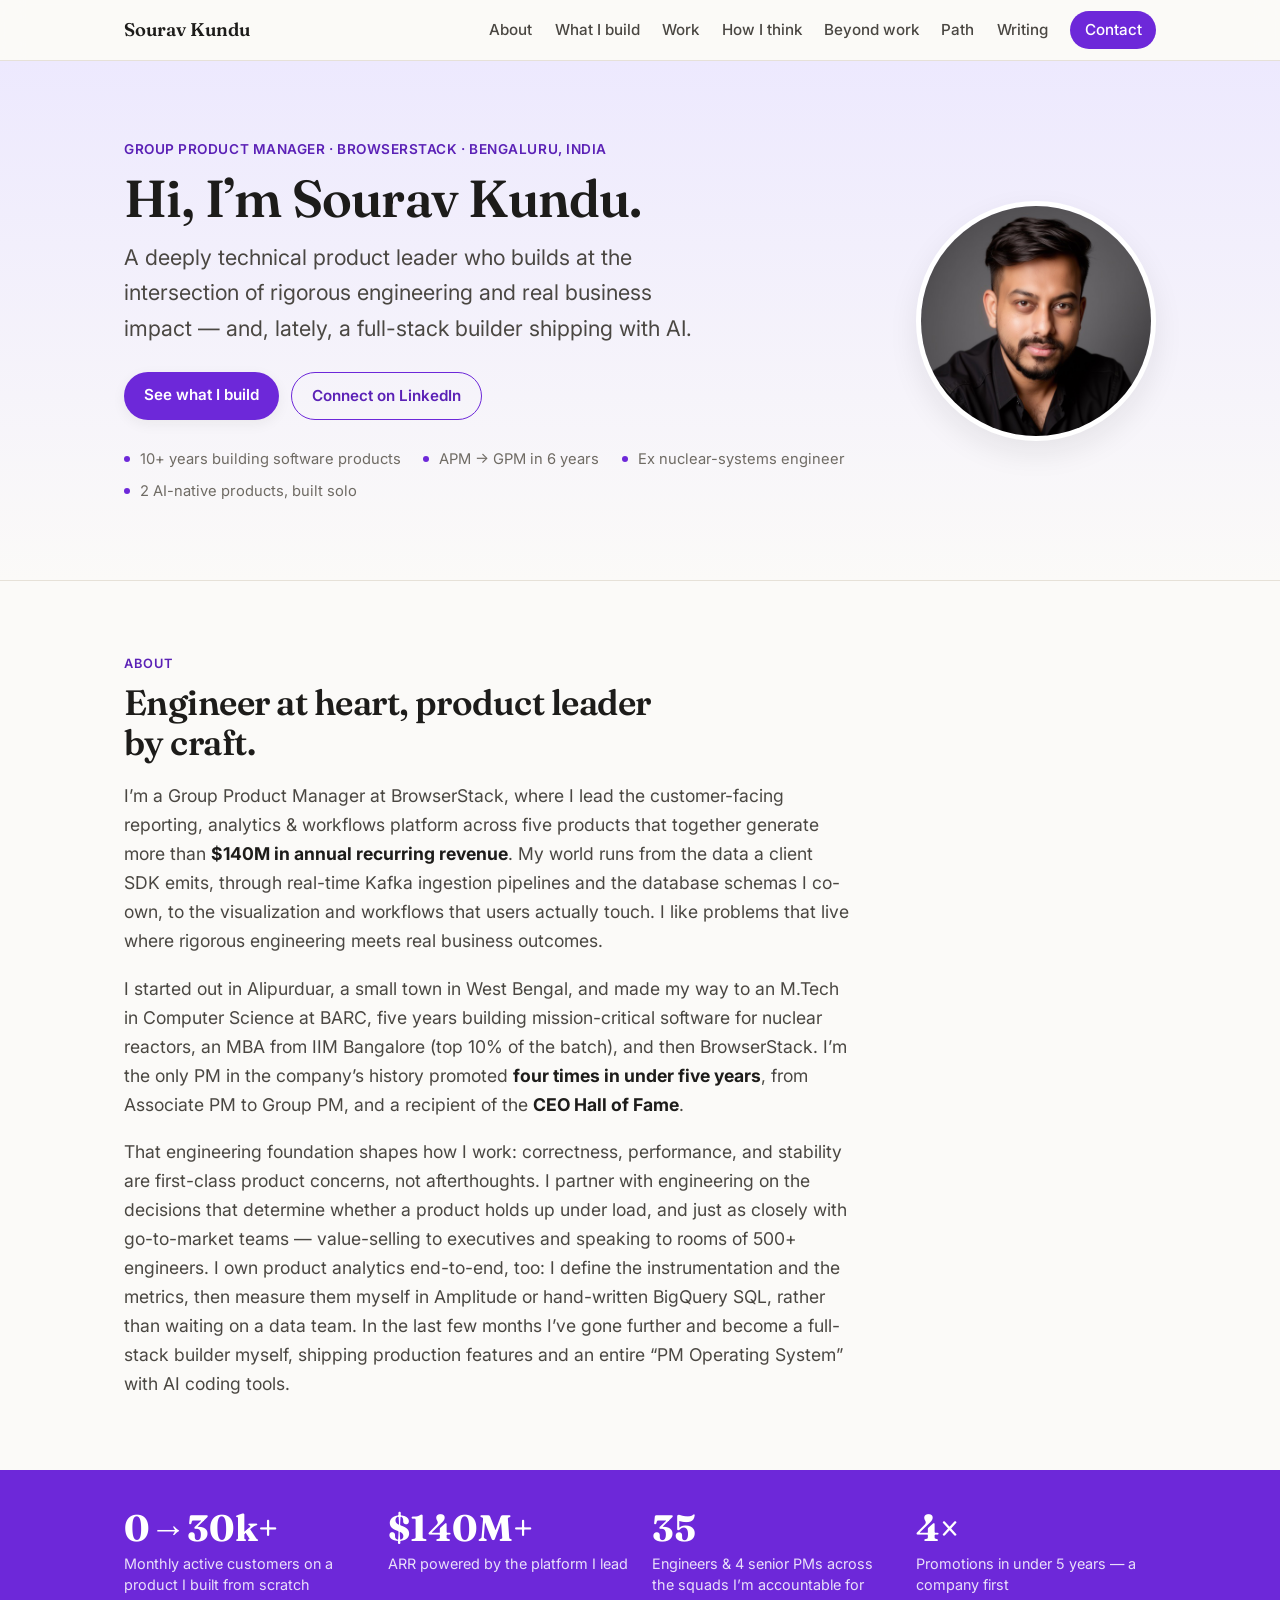
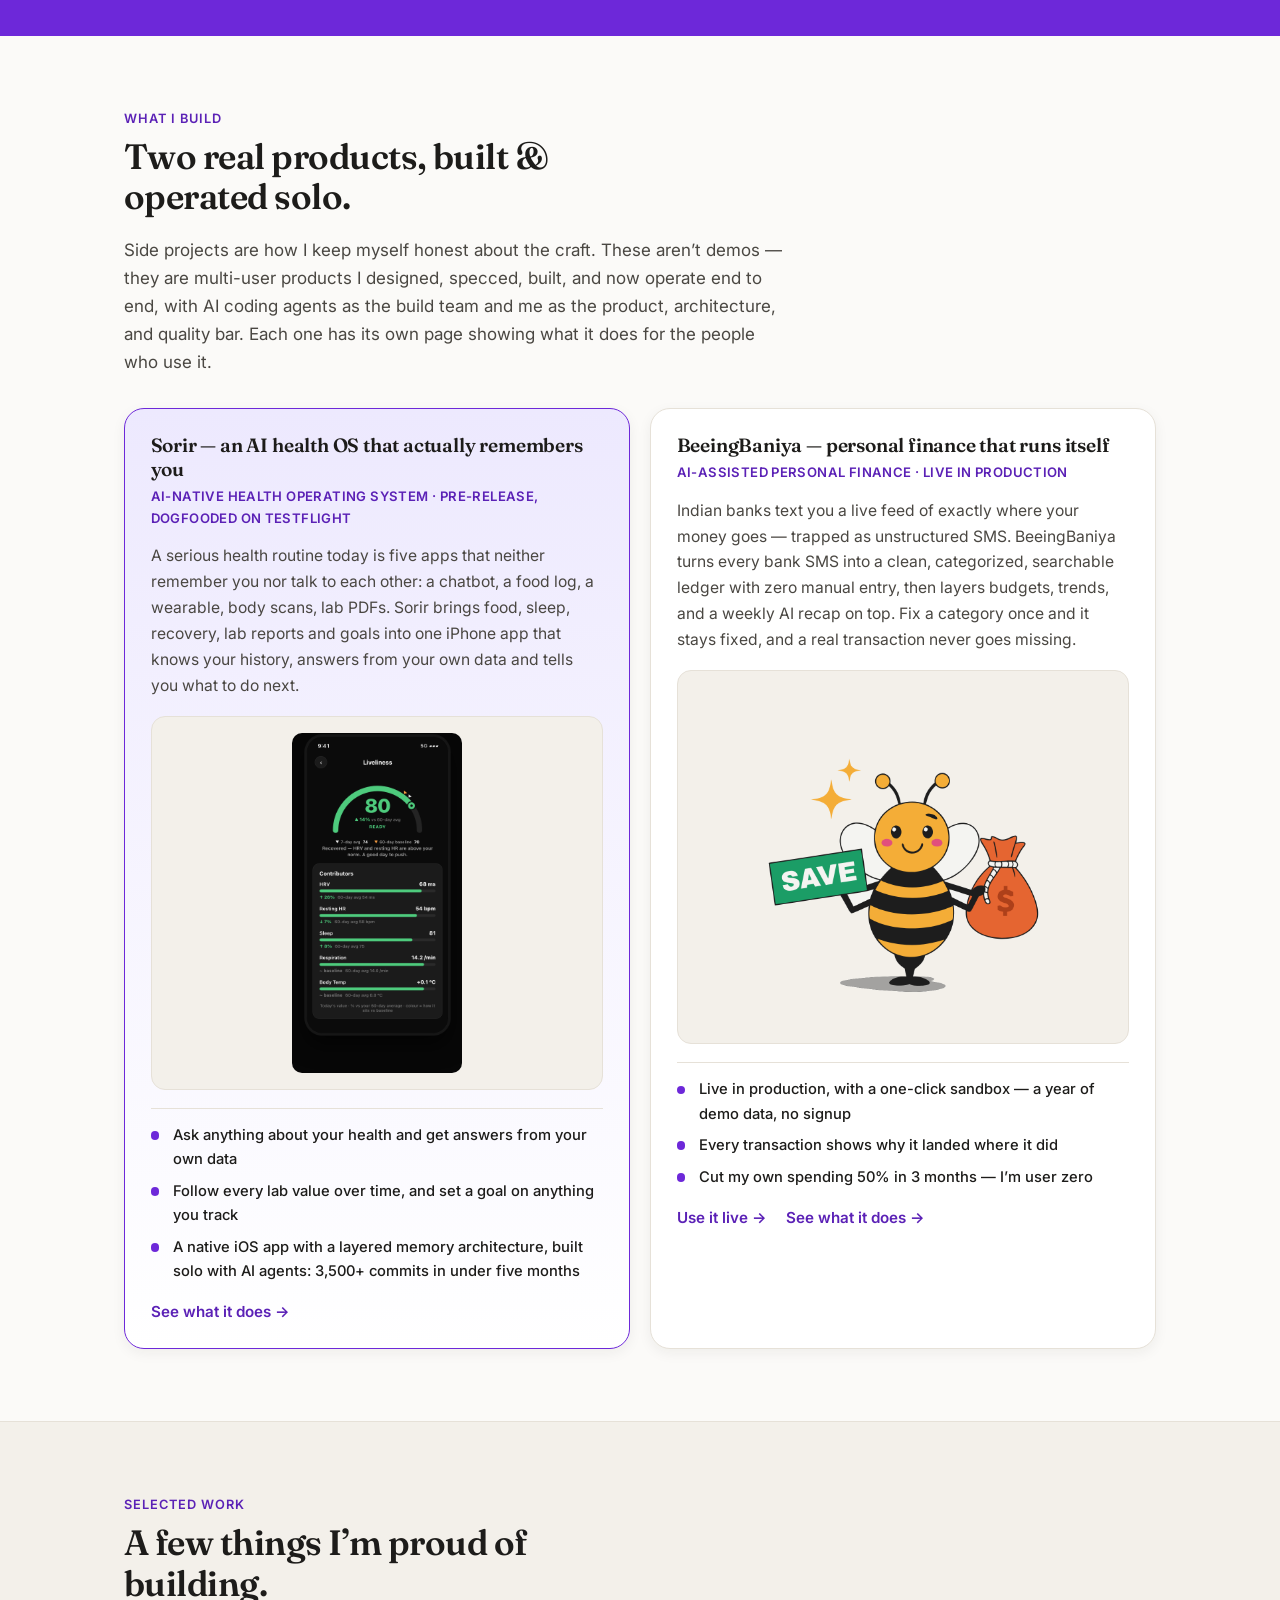
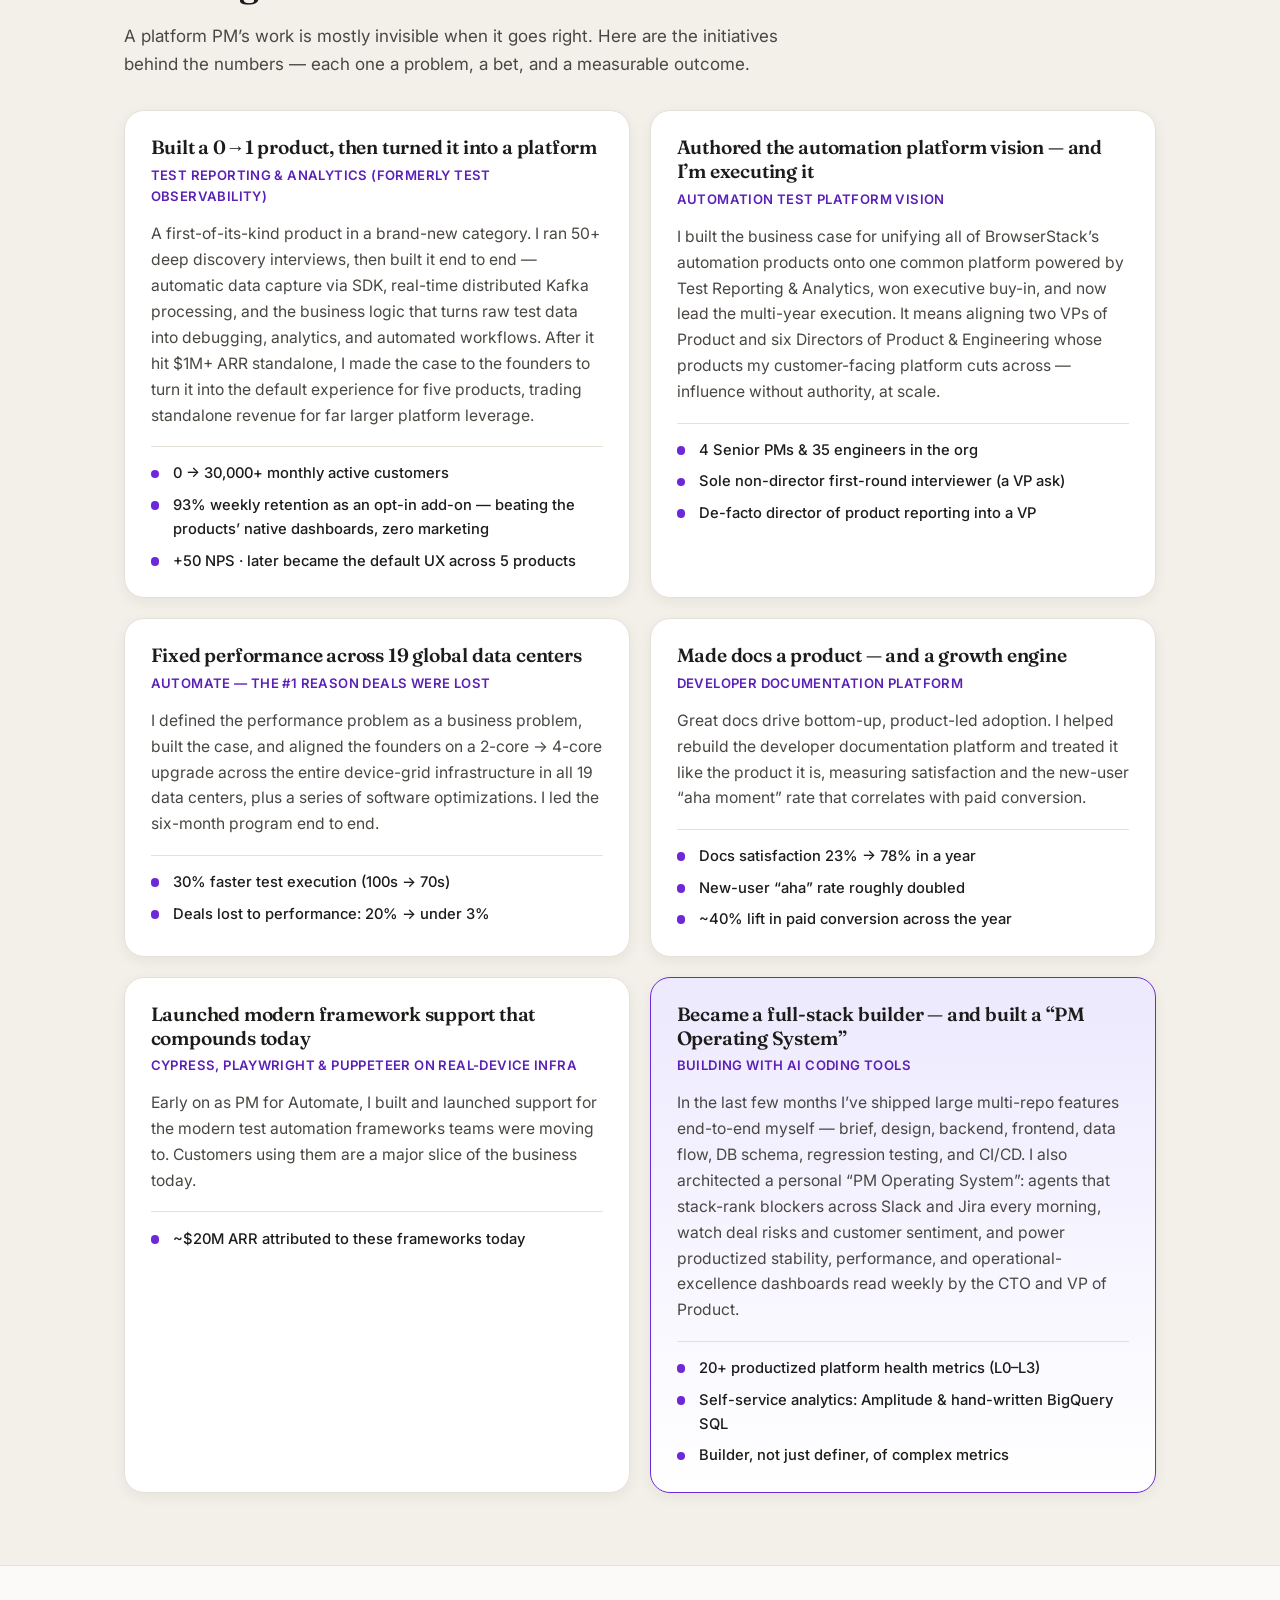
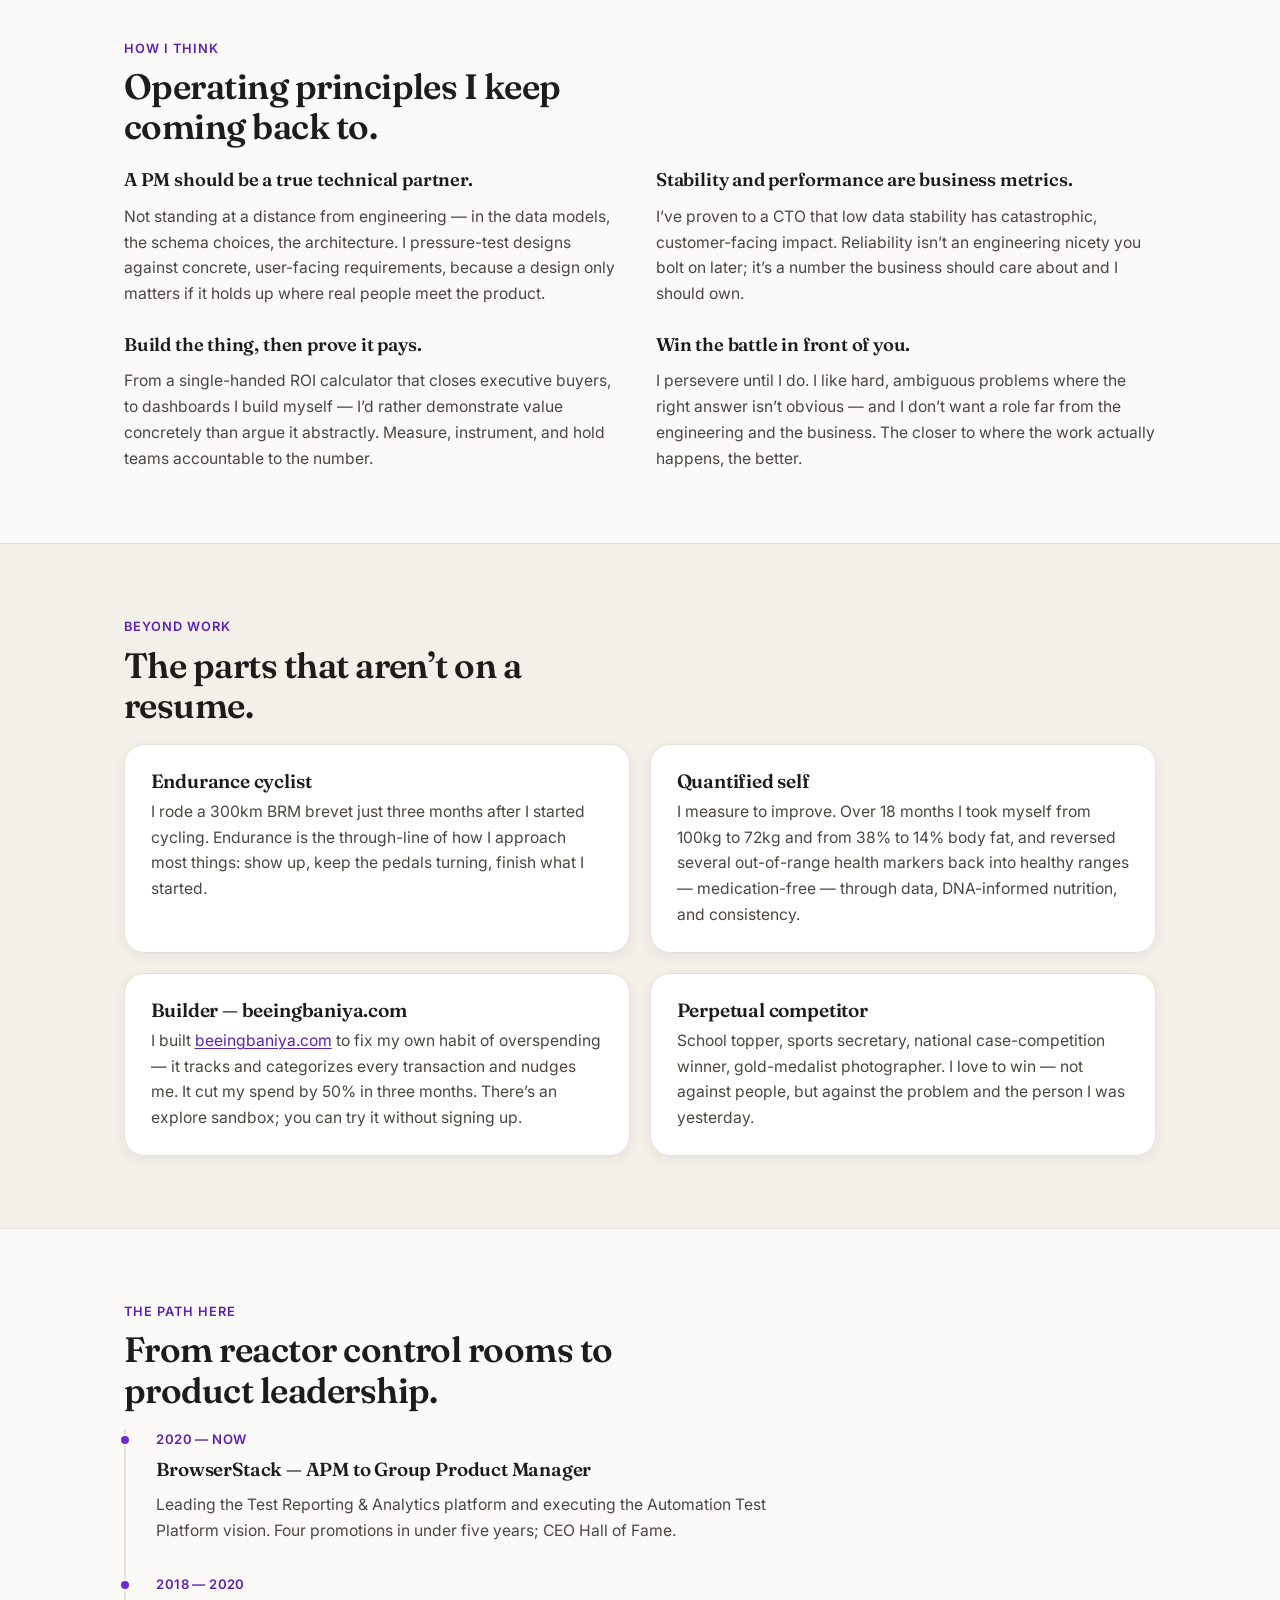
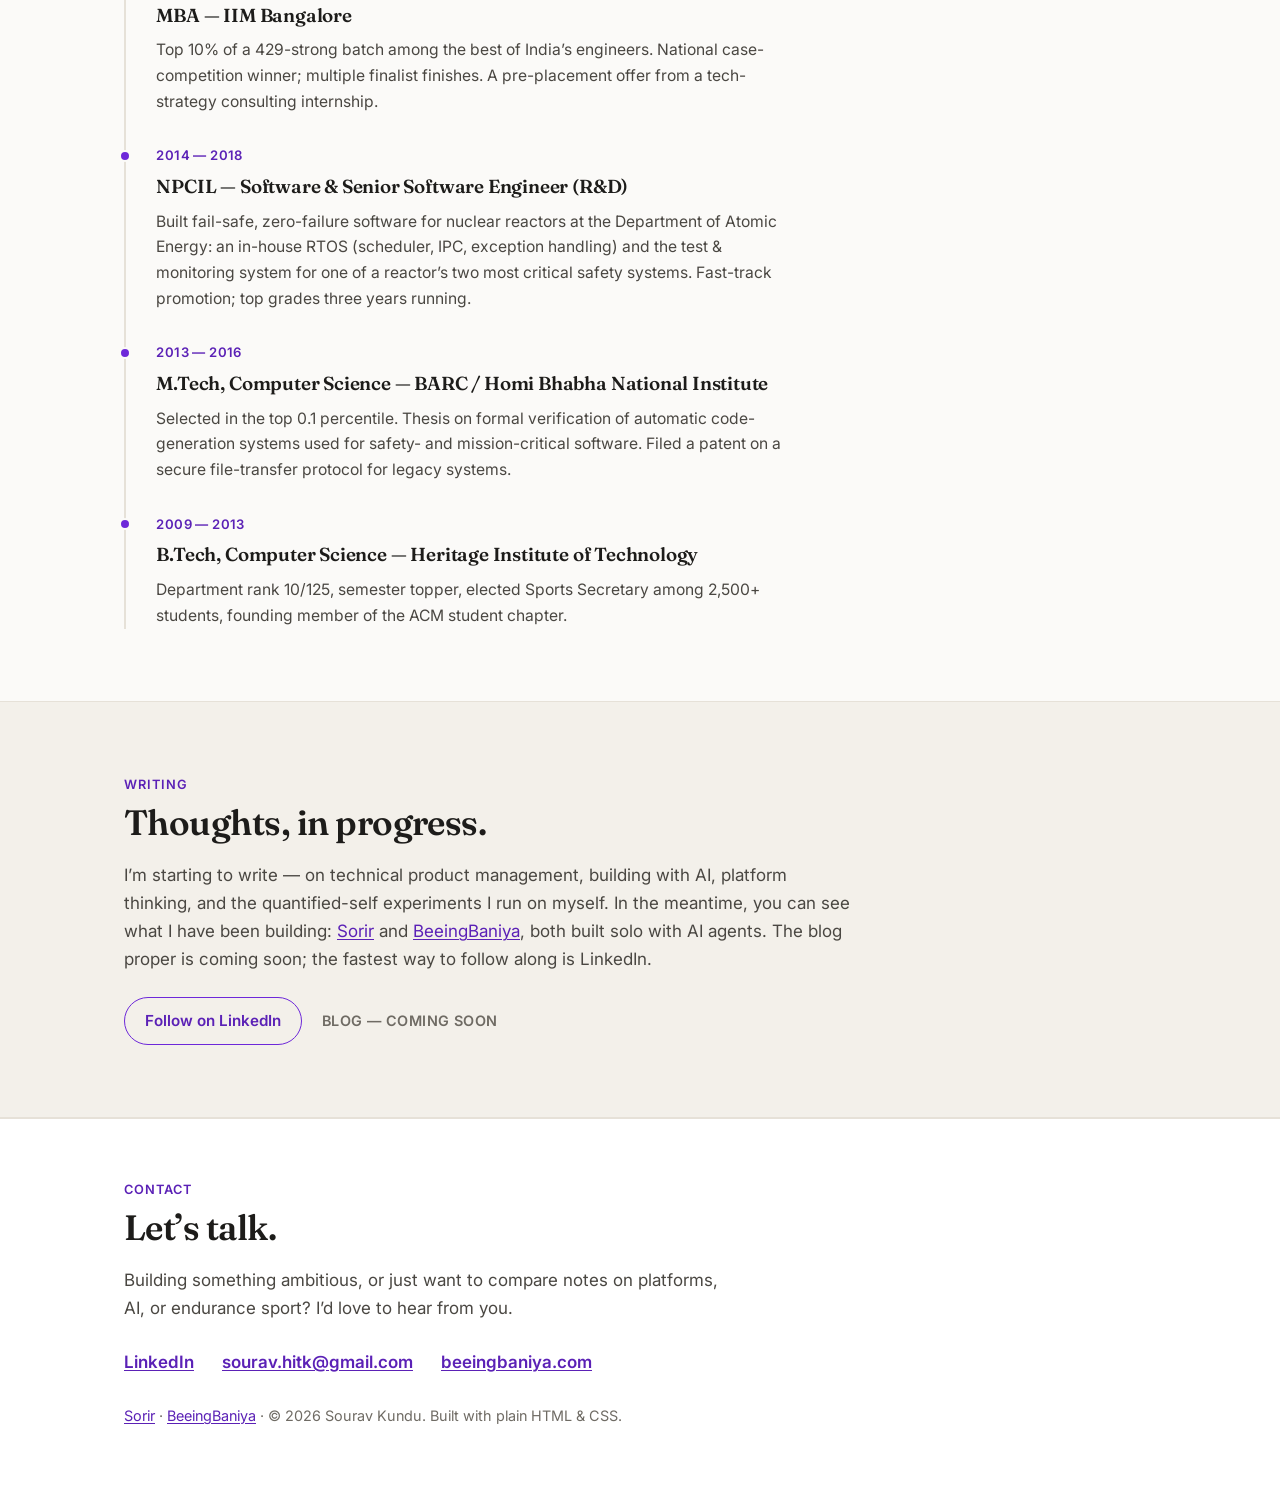
==== commit 5b7d7d19: "Refresh Sorir page and move product pages to value props only Rewrite /sorir for what the product do" ====
--- a/index.html
+++ b/index.html
@@ -182,8 +182,8 @@
           Side projects are how I keep myself honest about the craft. These aren&rsquo;t
           demos &mdash; they are multi-user products I designed, specced, built, and now
           operate end to end, with AI coding agents as the build team and me as the
-          product, architecture, and quality bar. Each one has a full public write-up of
-          the product thinking and the engineering underneath.
+          product, architecture, and quality bar. Each one has its own page showing what
+          it does for the people who use it.
         </p>
 
         <div class="cards">
@@ -192,22 +192,20 @@
             <p class="card__kicker">AI-native health operating system &middot; pre-release, dogfooded on TestFlight</p>
             <p class="card__body">
               A serious health routine today is five apps that neither remember you nor
-              talk to each other &mdash; a chatbot, a food log, a wearable, body scans,
-              lab PDFs. Sorir replaces the stack with one system: a native iOS app on a
-              provider-agnostic multi-LLM gateway and a four-layer memory architecture,
-              with a grounding rule I hold sacred &mdash; <em>SQL computes, the model
-              narrates</em>. Evidence-first, cost-conscious, and clinical in tone by design.
+              talk to each other: a chatbot, a food log, a wearable, body scans, lab PDFs.
+              Sorir brings food, sleep, recovery, lab reports and goals into one iPhone app
+              that knows your history, answers from your own data and tells you what to do next.
             </p>
             <figure class="card__media">
               <img src="sorir/assets/screen-liveliness.png" alt="Sorir Liveliness screen: a readiness score of 80 against a 60-day personal baseline" width="940" height="1888" loading="lazy" decoding="async" />
             </figure>
             <ul class="card__metrics">
-              <li>310 commits &middot; 175 tracked tickets &middot; ~495 green backend tests &mdash; solo, spec-first</li>
-              <li>~2,500 tokens of precisely assembled context per AI call</li>
-              <li>Models picked by real A/Bs &mdash; equal accuracy, ~4&times; cheaper, ~6&times; faster</li>
+              <li>Ask anything about your health and get answers from your own data</li>
+              <li>Follow every lab value over time, and set a goal on anything you track</li>
+              <li>A native iOS app with a layered memory architecture, built solo with AI agents: 3,500+ commits in under five months</li>
             </ul>
             <p class="card__links">
-              <a href="/sorir/">Read the full build &rarr;</a>
+              <a href="/sorir/">See what it does &rarr;</a>
             </p>
           </article>
 
@@ -218,21 +216,20 @@
               Indian banks text you a live feed of exactly where your money goes &mdash;
               trapped as unstructured SMS. BeeingBaniya turns every bank SMS into a clean,
               categorized, searchable ledger with zero manual entry, then layers budgets,
-              trends, and a weekly AI recap on top. Every correction you make becomes a
-              rule, so accuracy compounds while the AI cost per message falls &mdash; and
-              the classifier is tuned to never silently drop a real transaction.
+              trends, and a weekly AI recap on top. Fix a category once and it stays
+              fixed, and a real transaction never goes missing.
             </p>
             <figure class="card__media">
               <img src="beeingbaniya/assets/mascot-transparent.png" alt="The BeeingBaniya mascot" width="1024" height="1024" loading="lazy" decoding="async" />
             </figure>
             <ul class="card__metrics">
               <li>Live in production, with a one-click sandbox &mdash; a year of demo data, no signup</li>
-              <li>Every categorization is auditable: rule, AI, or you</li>
+              <li>Every transaction shows why it landed where it did</li>
               <li>Cut my own spending 50% in 3 months &mdash; I&rsquo;m user zero</li>
             </ul>
             <p class="card__links">
               <a href="https://www.beeingbaniya.com/" target="_blank" rel="noopener noreferrer">Use it live &rarr;</a>
-              <a href="/beeingbaniya/">Read the build &rarr;</a>
+              <a href="/beeingbaniya/">See what it does &rarr;</a>
             </p>
           </article>
         </div>
@@ -468,11 +465,10 @@
           <p>
             I&rsquo;m starting to write &mdash; on technical product management, building
             with AI, platform thinking, and the quantified-self experiments I run on
-            myself. The first two long-form pieces are already live: the full product
-            &amp; engineering write-ups of <a href="/sorir/">Sorir</a> and
-            <a href="/beeingbaniya/">BeeingBaniya</a> &mdash; how each was conceived,
-            architected, and shipped solo with AI agents. The blog proper is coming soon;
-            the fastest way to follow along is LinkedIn.
+            myself. In the meantime, you can see what I have been building:
+            <a href="/sorir/">Sorir</a> and <a href="/beeingbaniya/">BeeingBaniya</a>, both
+            built solo with AI agents. The blog proper is coming soon; the fastest way to
+            follow along is LinkedIn.
           </p>
         </div>
         <div class="writing__cta">
@@ -489,8 +485,8 @@
       <p class="section__eyebrow">Contact</p>
       <h2 class="section__heading" id="contact-heading">Let&rsquo;s talk.</h2>
       <p class="footer__lead">
-        Building something ambitious, hiring for product leadership, or just want to
-        compare notes on platforms, AI, or endurance sport? I&rsquo;d love to hear from you.
+        Building something ambitious, or just want to compare notes on platforms, AI,
+        or endurance sport? I&rsquo;d love to hear from you.
       </p>
       <ul class="contact-links">
         <li><a href="https://www.linkedin.com/in/souravkundu-product-builder/" target="_blank" rel="noopener noreferrer">LinkedIn</a></li>
